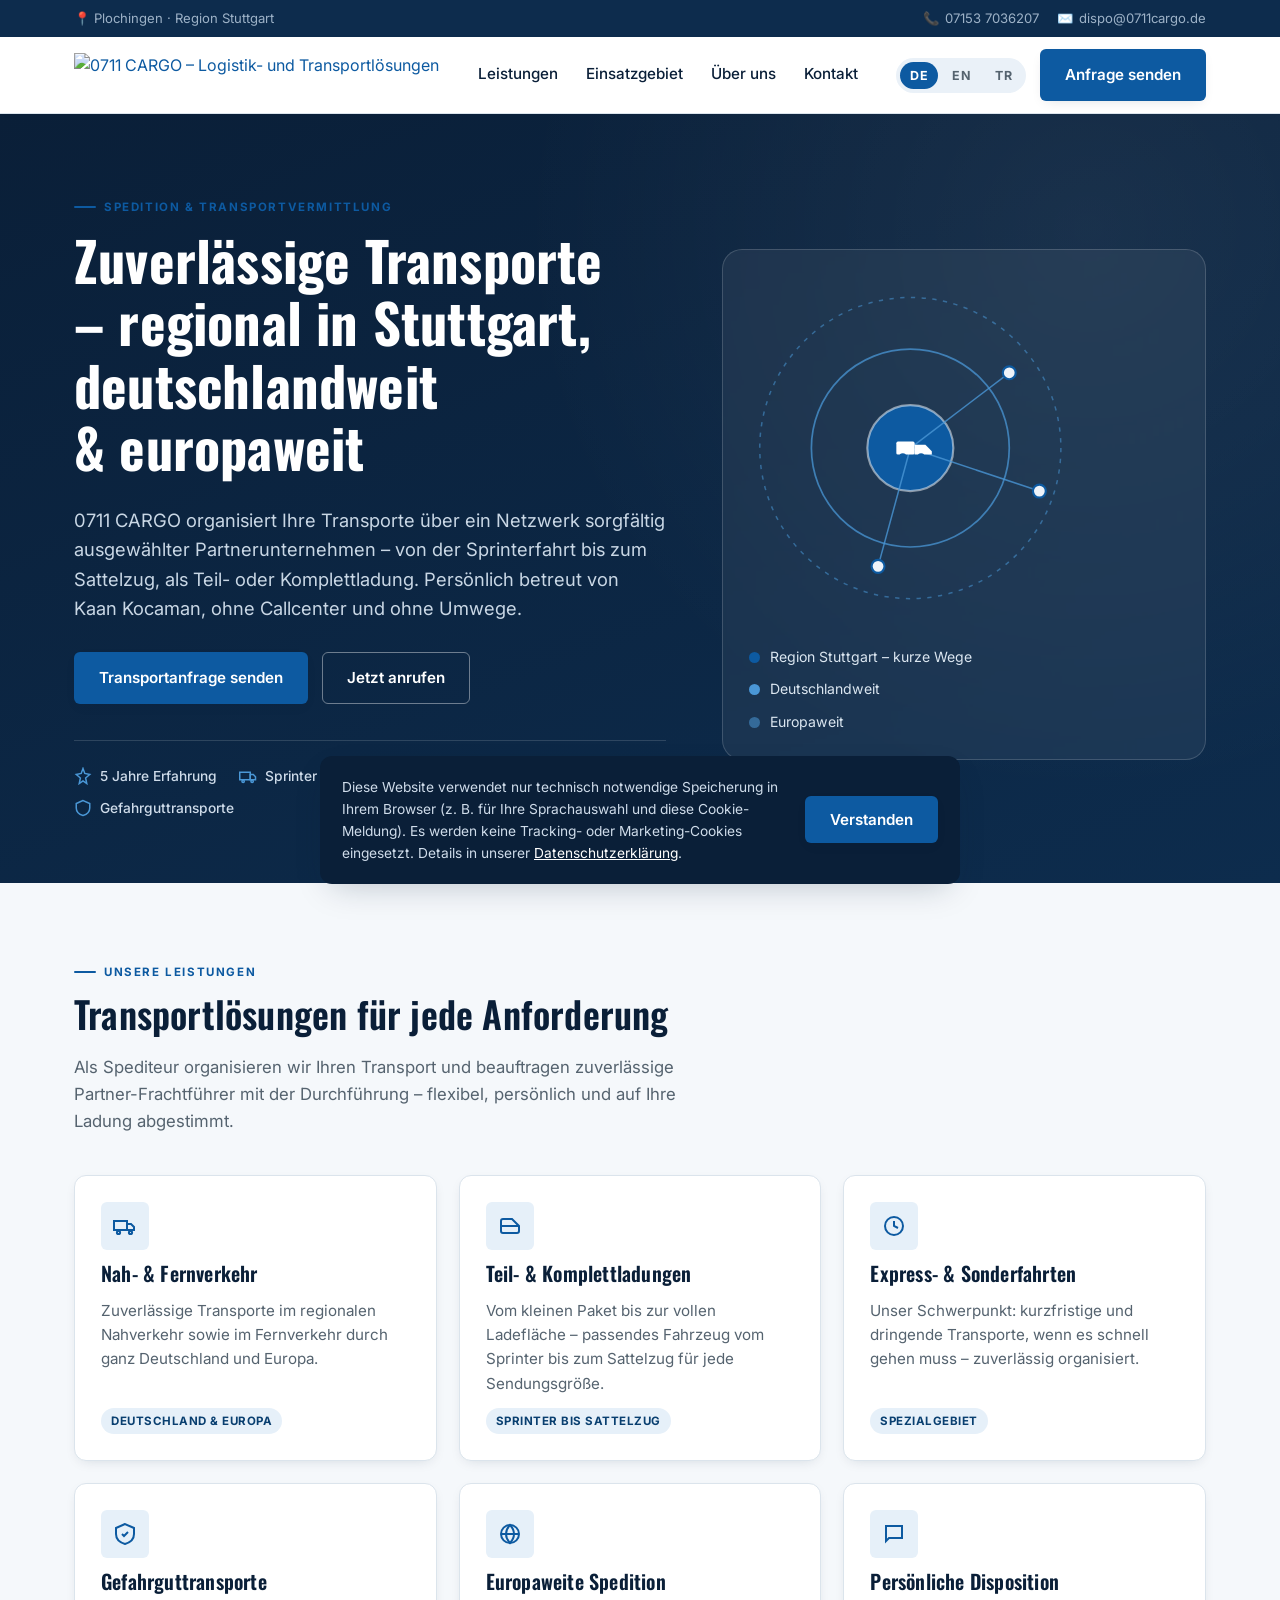
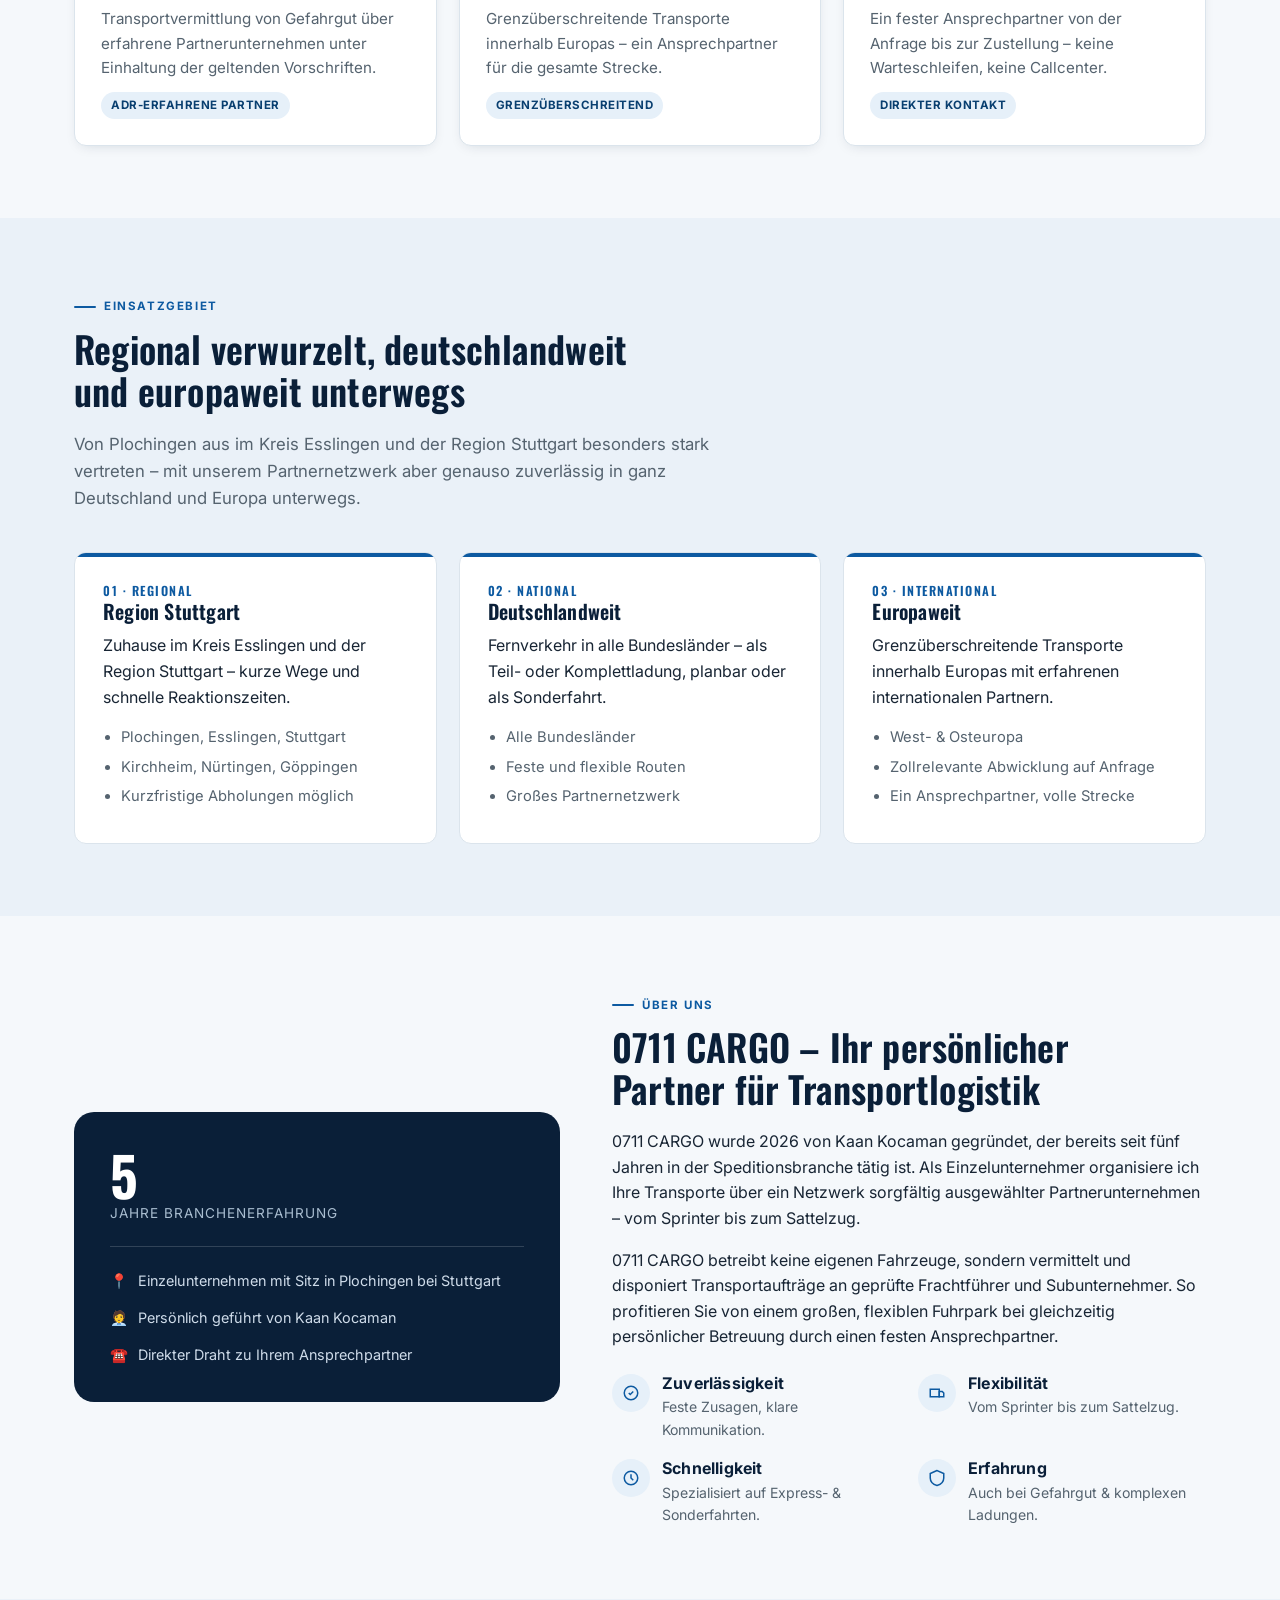
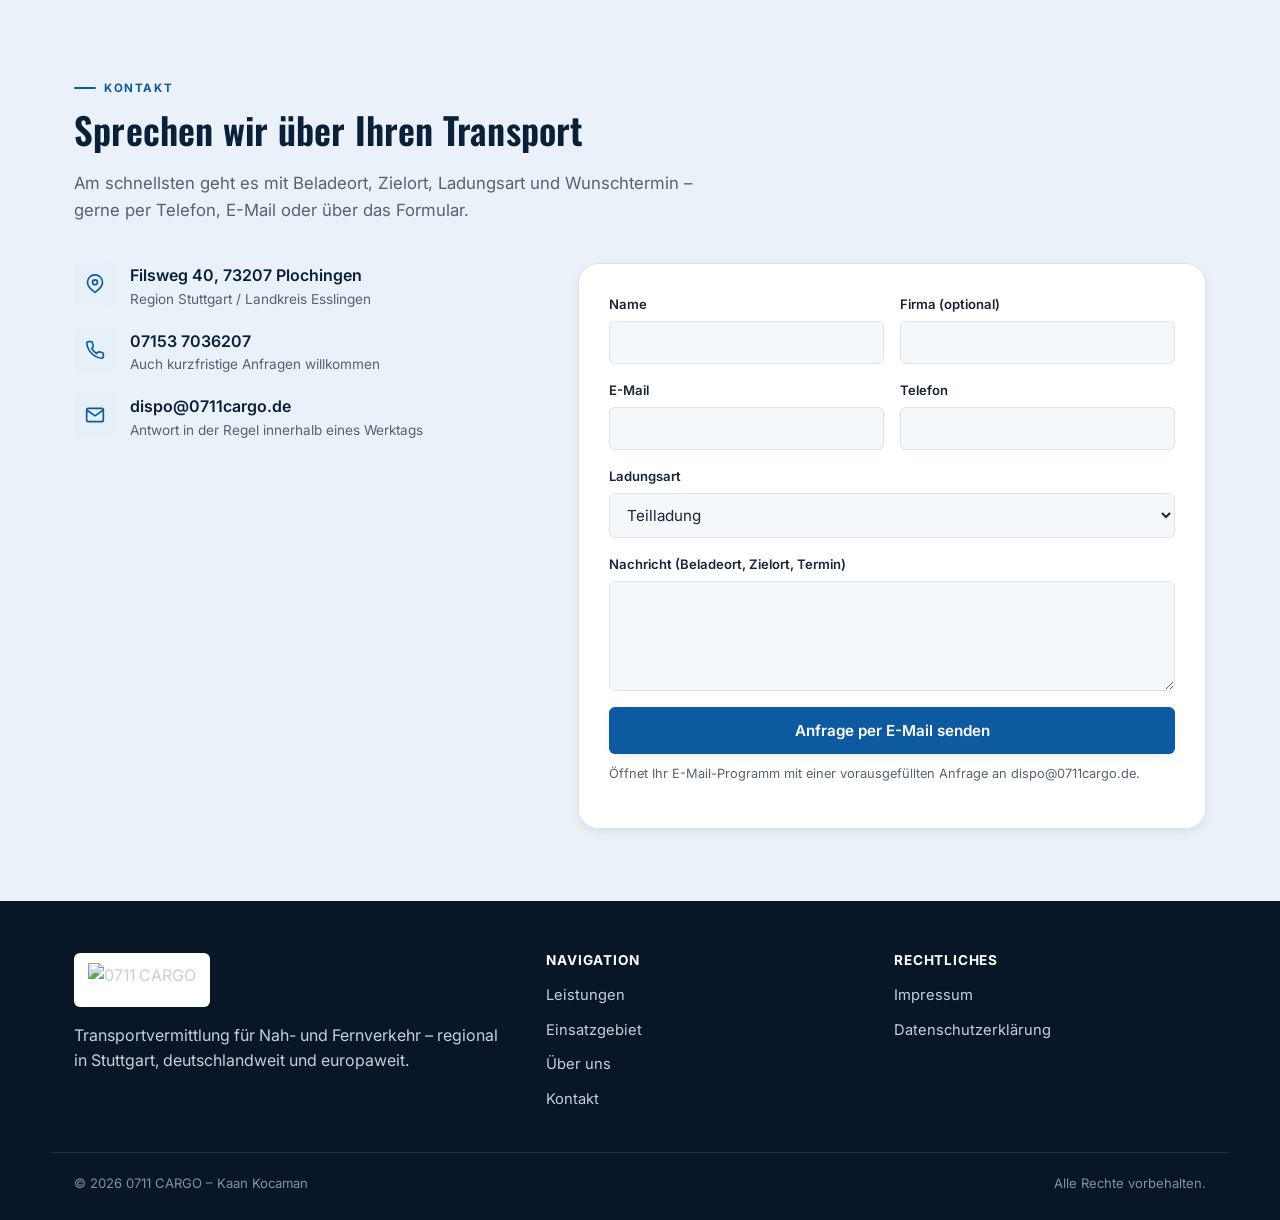
==== index.html @ 85c16e8c "Add files via upload" ====
<!DOCTYPE html>
<html lang="de">
<head>
<meta charset="UTF-8">
<meta name="viewport" content="width=device-width, initial-scale=1, viewport-fit=cover">
<title>0711 CARGO</title>
<link rel="stylesheet" href="https://fonts.googleapis.com/css2?family=Oswald:wght@500;600;700&family=Inter:wght@400;500;600;700;800&display=swap">
<link rel="stylesheet" href="style.css">
<meta name="description" content="0711 CARGO – Spedition und Transportvermittlung aus Plochingen bei Stuttgart. Nah- und Fernverkehr, Teil- und Komplettladungen, Express- und Sonderfahrten, Gefahrguttransporte – regional, deutschlandweit und europaweit.">
</head>
<body>
<div class="topbar">
  <div class="container">
    <div class="topbar-links">
      <span>📍 Plochingen · Region Stuttgart</span>
    </div>
    <div class="topbar-links">
      <span>📞 <a href="tel:+4971537036207">07153 7036207</a></span>
      <span>✉️ <a href="mailto:dispo@0711cargo.de">dispo@0711cargo.de</a></span>
    </div>
  </div>
</div>

<header class="site-header">
  <div class="container navwrap">
    <a href="/" class="brand" aria-label="0711 CARGO Startseite">
      <img src="assets/logo.png" alt="0711 CARGO – Logistik- und Transportlösungen">
    </a>
    <nav class="mainnav" id="mainnav">
      <a href="#leistungen" data-i18n="nav.leistungen">Leistungen</a>
      <a href="#einsatzgebiet" data-i18n="nav.einsatzgebiet">Einsatzgebiet</a>
      <a href="#ueber-uns" data-i18n="nav.ueberuns">Über uns</a>
      <a href="#kontakt" data-i18n="nav.kontakt">Kontakt</a>
    </nav>
    <div class="nav-actions">
      <div class="lang-switch" role="group" aria-label="Sprache wählen">
        <button type="button" data-lang="de" class="active">DE</button>
        <button type="button" data-lang="en">EN</button>
        <button type="button" data-lang="tr">TR</button>
      </div>
      <a href="#kontakt" class="btn btn-primary desktop-only" data-i18n="nav.cta">Anfrage senden</a>
      <button class="menu-toggle" id="menuToggle" aria-label="Menü öffnen" aria-expanded="false" aria-controls="mainnav">☰</button>
    </div>
  </div>
</header>

<section class="hero">
  <div class="container">
    <div class="hero-copy">
      <div class="eyebrow" data-i18n="hero.eyebrow">Spedition &amp; Transportvermittlung</div>
      <h1 data-i18n="hero.title">Zuverlässige Transporte – regional in Stuttgart, deutschlandweit &amp; europaweit</h1>
      <p class="lead" data-i18n="hero.lead">0711 CARGO organisiert Ihre Transporte über ein Netzwerk sorgfältig ausgewählter Partnerunternehmen – von der Sprinterfahrt bis zum Sattelzug, als Teil- oder Komplettladung. Persönlich betreut von Kaan Kocaman, ohne Callcenter und ohne Umwege.</p>
      <div class="hero-ctas">
        <a href="#kontakt" class="btn btn-primary" data-i18n="hero.cta1">Transportanfrage senden</a>
        <a href="tel:+4971537036207" class="btn btn-outline" data-i18n="hero.cta2">Jetzt anrufen</a>
      </div>
      <div class="trust-strip">
        <div class="item"><svg width="18" height="18" viewBox="0 0 24 24" fill="none" stroke="currentColor" stroke-width="2"><path d="M12 2l2.4 6.6L21 10l-5.5 4.6L17 22l-5-3.6L7 22l1.5-7.4L3 10l6.6-1.4L12 2z"/></svg><span data-i18n="hero.trust1">5 Jahre Erfahrung</span></div>
        <div class="item"><svg width="18" height="18" viewBox="0 0 24 24" fill="none" stroke="currentColor" stroke-width="2"><rect x="1" y="7" width="14" height="10"/><path d="M15 10h4l3 3v4h-7z"/><circle cx="5.5" cy="19" r="1.6"/><circle cx="17.5" cy="19" r="1.6"/></svg><span data-i18n="hero.trust2">Sprinter bis Sattelzug</span></div>
        <div class="item"><svg width="18" height="18" viewBox="0 0 24 24" fill="none" stroke="currentColor" stroke-width="2"><circle cx="12" cy="12" r="9"/><path d="M12 7v5l3 3"/></svg><span data-i18n="hero.trust3">Express- &amp; Sonderfahrten</span></div>
        <div class="item"><svg width="18" height="18" viewBox="0 0 24 24" fill="none" stroke="currentColor" stroke-width="2"><path d="M12 2 3 6v6c0 5 4 8.5 9 10 5-1.5 9-5 9-10V6z"/></svg><span data-i18n="hero.trust4">Gefahrguttransporte</span></div>
      </div>
    </div>

    <div class="hero-art">
      <div class="coverage-card">
        <svg viewBox="0 0 400 320" role="img" aria-labelledby="covTitle covDesc">
          <title id="covTitle">Einsatzgebiet 0711 CARGO</title>
          <desc id="covDesc">Regional in der Region Stuttgart, deutschlandweit und europaweit</desc>
          <circle cx="150" cy="160" r="140" fill="none" stroke="#4a97d6" stroke-width="1.4" stroke-dasharray="4 6" opacity="0.55"/>
          <circle cx="150" cy="160" r="92" fill="none" stroke="#4a97d6" stroke-width="1.6" opacity="0.75"/>
          <circle cx="150" cy="160" r="40" fill="#0d5aa1"/>
          <circle cx="150" cy="160" r="40" fill="none" stroke="#ffffff" stroke-width="2" opacity="0.5"/>
          <g stroke="#4a97d6" stroke-width="1.4" opacity="0.8">
            <line x1="150" y1="160" x2="242" y2="90"/>
            <line x1="150" y1="160" x2="270" y2="200"/>
            <line x1="150" y1="160" x2="120" y2="270"/>
          </g>
          <circle cx="242" cy="90" r="6" fill="#eef3f9" stroke="#0d5aa1" stroke-width="2"/>
          <circle cx="270" cy="200" r="6" fill="#eef3f9" stroke="#0d5aa1" stroke-width="2"/>
          <circle cx="120" cy="270" r="6" fill="#eef3f9" stroke="#0d5aa1" stroke-width="2"/>
          <g transform="translate(150,160)" fill="#ffffff">
            <rect x="-13" y="-6" width="17" height="12" rx="1.5"/>
            <path d="M4 -3 h10 l6 6 v3 h-16 z"/>
            <circle cx="-7" cy="8" r="3.2" fill="#0d5aa1"/>
            <circle cx="10" cy="8" r="3.2" fill="#0d5aa1"/>
          </g>
        </svg>
        <div class="coverage-legend">
          <div class="row"><span class="dot" style="background:#0d5aa1"></span><span data-i18n="coverage.legend1">Region Stuttgart – kurze Wege</span></div>
          <div class="row"><span class="dot" style="background:#4a97d6"></span><span data-i18n="coverage.legend2">Deutschlandweit</span></div>
          <div class="row"><span class="dot" style="background:#4a97d6;opacity:.55"></span><span data-i18n="coverage.legend3">Europaweit</span></div>
        </div>
      </div>
    </div>
  </div>
</section>

<section id="leistungen">
  <div class="container">
    <div class="section-head">
      <div class="eyebrow" data-i18n="services.eyebrow">Unsere Leistungen</div>
      <h2 data-i18n="services.title">Transportlösungen für jede Anforderung</h2>
      <p data-i18n="services.lead">Als Spediteur organisieren wir Ihren Transport und beauftragen zuverlässige Partner-Frachtführer mit der Durchführung – flexibel, persönlich und auf Ihre Ladung abgestimmt.</p>
    </div>

    <div class="grid services-grid">
      <div class="card">
        <div class="icon"><svg width="24" height="24" viewBox="0 0 24 24" fill="none" stroke="currentColor" stroke-width="2"><rect x="1" y="7" width="13" height="9"/><path d="M14 10h4l3 3v3h-7z"/><circle cx="5.5" cy="18.5" r="1.6"/><circle cx="17.5" cy="18.5" r="1.6"/></svg></div>
        <h3 data-i18n="svc1.title">Nah- &amp; Fernverkehr</h3>
        <p data-i18n="svc1.text">Zuverlässige Transporte im regionalen Nahverkehr sowie im Fernverkehr durch ganz Deutschland und Europa.</p>
        <span class="tag" data-i18n="svc1.tag">Deutschland &amp; Europa</span>
      </div>
      <div class="card">
        <div class="icon"><svg width="24" height="24" viewBox="0 0 24 24" fill="none" stroke="currentColor" stroke-width="2"><path d="M3 17V7a2 2 0 0 1 2-2h9l7 7v5a2 2 0 0 1-2 2H5a2 2 0 0 1-2-2z"/><path d="M3 12h18"/></svg></div>
        <h3 data-i18n="svc2.title">Teil- &amp; Komplettladungen</h3>
        <p data-i18n="svc2.text">Vom kleinen Paket bis zur vollen Ladefläche – passendes Fahrzeug vom Sprinter bis zum Sattelzug für jede Sendungsgröße.</p>
        <span class="tag" data-i18n="svc2.tag">Sprinter bis Sattelzug</span>
      </div>
      <div class="card">
        <div class="icon"><svg width="24" height="24" viewBox="0 0 24 24" fill="none" stroke="currentColor" stroke-width="2"><circle cx="12" cy="12" r="9"/><path d="M12 7v5l4 2"/></svg></div>
        <h3 data-i18n="svc3.title">Express- &amp; Sonderfahrten</h3>
        <p data-i18n="svc3.text">Unser Schwerpunkt: kurzfristige und dringende Transporte, wenn es schnell gehen muss – zuverlässig organisiert.</p>
        <span class="tag" data-i18n="svc3.tag">Spezialgebiet</span>
      </div>
      <div class="card">
        <div class="icon"><svg width="24" height="24" viewBox="0 0 24 24" fill="none" stroke="currentColor" stroke-width="2"><path d="M12 2 3 6v6c0 5 4 8.5 9 10 5-1.5 9-5 9-10V6z"/><path d="M9 12l2 2 4-4"/></svg></div>
        <h3 data-i18n="svc4.title">Gefahrguttransporte</h3>
        <p data-i18n="svc4.text">Transportvermittlung von Gefahrgut über erfahrene Partnerunternehmen unter Einhaltung der geltenden Vorschriften.</p>
        <span class="tag" data-i18n="svc4.tag">ADR-erfahrene Partner</span>
      </div>
      <div class="card">
        <div class="icon"><svg width="24" height="24" viewBox="0 0 24 24" fill="none" stroke="currentColor" stroke-width="2"><circle cx="12" cy="12" r="9"/><path d="M3 12h18M12 3c2.5 2.7 4 6 4 9s-1.5 6.3-4 9c-2.5-2.7-4-6-4-9s1.5-6.3 4-9z"/></svg></div>
        <h3 data-i18n="svc5.title">Europaweite Spedition</h3>
        <p data-i18n="svc5.text">Grenzüberschreitende Transporte innerhalb Europas – ein Ansprechpartner für die gesamte Strecke.</p>
        <span class="tag" data-i18n="svc5.tag">Grenzüberschreitend</span>
      </div>
      <div class="card">
        <div class="icon"><svg width="24" height="24" viewBox="0 0 24 24" fill="none" stroke="currentColor" stroke-width="2"><path d="M4 4h16v12H7l-3 3z"/></svg></div>
        <h3 data-i18n="svc6.title">Persönliche Disposition</h3>
        <p data-i18n="svc6.text">Ein fester Ansprechpartner von der Anfrage bis zur Zustellung – keine Warteschleifen, keine Callcenter.</p>
        <span class="tag" data-i18n="svc6.tag">Direkter Kontakt</span>
      </div>
    </div>
  </div>
</section>

<section id="einsatzgebiet" class="alt-bg">
  <div class="container">
    <div class="section-head">
      <div class="eyebrow" data-i18n="coverage.eyebrow">Einsatzgebiet</div>
      <h2 data-i18n="coverage.title">Regional verwurzelt, deutschlandweit und europaweit unterwegs</h2>
      <p data-i18n="coverage.lead">Von Plochingen aus im Kreis Esslingen und der Region Stuttgart besonders stark vertreten – mit unserem Partnernetzwerk aber genauso zuverlässig in ganz Deutschland und Europa unterwegs.</p>
    </div>
    <div class="grid coverage-tiers">
      <div class="tier">
        <div class="num" data-i18n="tier1.num">01 · Regional</div>
        <h3 data-i18n="tier1.title">Region Stuttgart</h3>
        <p data-i18n="tier1.text">Zuhause im Kreis Esslingen und der Region Stuttgart – kurze Wege und schnelle Reaktionszeiten.</p>
        <ul>
          <li data-i18n="tier1.li1">Plochingen, Esslingen, Stuttgart</li>
          <li data-i18n="tier1.li2">Kirchheim, Nürtingen, Göppingen</li>
          <li data-i18n="tier1.li3">Kurzfristige Abholungen möglich</li>
        </ul>
      </div>
      <div class="tier">
        <div class="num" data-i18n="tier2.num">02 · National</div>
        <h3 data-i18n="tier2.title">Deutschlandweit</h3>
        <p data-i18n="tier2.text">Fernverkehr in alle Bundesländer – als Teil- oder Komplettladung, planbar oder als Sonderfahrt.</p>
        <ul>
          <li data-i18n="tier2.li1">Alle Bundesländer</li>
          <li data-i18n="tier2.li2">Feste und flexible Routen</li>
          <li data-i18n="tier2.li3">Großes Partnernetzwerk</li>
        </ul>
      </div>
      <div class="tier">
        <div class="num" data-i18n="tier3.num">03 · International</div>
        <h3 data-i18n="tier3.title">Europaweit</h3>
        <p data-i18n="tier3.text">Grenzüberschreitende Transporte innerhalb Europas mit erfahrenen internationalen Partnern.</p>
        <ul>
          <li data-i18n="tier3.li1">West- &amp; Osteuropa</li>
          <li data-i18n="tier3.li2">Zollrelevante Abwicklung auf Anfrage</li>
          <li data-i18n="tier3.li3">Ein Ansprechpartner, volle Strecke</li>
        </ul>
      </div>
    </div>
  </div>
</section>

<section id="ueber-uns">
  <div class="container about-wrap">
    <div class="about-badge">
      <div class="years">5</div>
      <div class="years-label" data-i18n="about.yearslabel">Jahre Branchenerfahrung</div>
      <hr>
      <div class="about-facts">
        <div class="row">📍 <span data-i18n="about.fact1">Einzelunternehmen mit Sitz in Plochingen bei Stuttgart</span></div>
        <div class="row">🧑‍💼 <span data-i18n="about.fact2">Persönlich geführt von Kaan Kocaman</span></div>
        <div class="row">☎️ <span data-i18n="about.fact3">Direkter Draht zu Ihrem Ansprechpartner</span></div>
      </div>
    </div>
    <div>
      <div class="eyebrow" data-i18n="about.eyebrow">Über uns</div>
      <h2 data-i18n="about.title">0711 CARGO – Ihr persönlicher Partner für Transportlogistik</h2>
      <p data-i18n="about.text1">0711 CARGO wurde 2026 von Kaan Kocaman gegründet, der bereits seit fünf Jahren in der Speditionsbranche tätig ist. Als Einzelunternehmer organisiere ich Ihre Transporte über ein Netzwerk sorgfältig ausgewählter Partnerunternehmen – vom Sprinter bis zum Sattelzug.</p>
      <p data-i18n="about.text2">0711 CARGO betreibt keine eigenen Fahrzeuge, sondern vermittelt und disponiert Transportaufträge an geprüfte Frachtführer und Subunternehmer. So profitieren Sie von einem großen, flexiblen Fuhrpark bei gleichzeitig persönlicher Betreuung durch einen festen Ansprechpartner.</p>
      <div class="value-list">
        <div class="item">
          <div class="icon"><svg width="18" height="18" viewBox="0 0 24 24" fill="none" stroke="currentColor" stroke-width="2"><path d="M9 12l2 2 4-4"/><circle cx="12" cy="12" r="9"/></svg></div>
          <div><h4 data-i18n="value1.title">Zuverlässigkeit</h4><p data-i18n="value1.text">Feste Zusagen, klare Kommunikation.</p></div>
        </div>
        <div class="item">
          <div class="icon"><svg width="18" height="18" viewBox="0 0 24 24" fill="none" stroke="currentColor" stroke-width="2"><rect x="3" y="7" width="12" height="10"/><path d="M15 10h4l2 2v5h-6z"/></svg></div>
          <div><h4 data-i18n="value2.title">Flexibilität</h4><p data-i18n="value2.text">Vom Sprinter bis zum Sattelzug.</p></div>
        </div>
        <div class="item">
          <div class="icon"><svg width="18" height="18" viewBox="0 0 24 24" fill="none" stroke="currentColor" stroke-width="2"><circle cx="12" cy="12" r="9"/><path d="M12 7v5l3 3"/></svg></div>
          <div><h4 data-i18n="value3.title">Schnelligkeit</h4><p data-i18n="value3.text">Spezialisiert auf Express- &amp; Sonderfahrten.</p></div>
        </div>
        <div class="item">
          <div class="icon"><svg width="18" height="18" viewBox="0 0 24 24" fill="none" stroke="currentColor" stroke-width="2"><path d="M12 2 3 6v6c0 5 4 8.5 9 10 5-1.5 9-5 9-10V6z"/></svg></div>
          <div><h4 data-i18n="value4.title">Erfahrung</h4><p data-i18n="value4.text">Auch bei Gefahrgut &amp; komplexen Ladungen.</p></div>
        </div>
      </div>
    </div>
  </div>
</section>

<section id="kontakt" class="alt-bg">
  <div class="container">
    <div class="section-head">
      <div class="eyebrow" data-i18n="contact.eyebrow">Kontakt</div>
      <h2 data-i18n="contact.title">Sprechen wir über Ihren Transport</h2>
      <p data-i18n="contact.lead">Am schnellsten geht es mit Beladeort, Zielort, Ladungsart und Wunschtermin – gerne per Telefon, E-Mail oder über das Formular.</p>
    </div>
    <div class="contact-wrap">
      <div class="contact-info">
        <div class="row">
          <div class="icon"><svg width="20" height="20" viewBox="0 0 24 24" fill="none" stroke="currentColor" stroke-width="2"><path d="M21 10c0 6-9 12-9 12S3 16 3 10a9 9 0 0 1 18 0z"/><circle cx="12" cy="10" r="3"/></svg></div>
          <div><a href="https://www.google.com/maps/search/?api=1&query=Filsweg+40+73207+Plochingen" target="_blank" rel="noopener">Filsweg 40, 73207 Plochingen</a><p class="hint" data-i18n="contact.hint1">Region Stuttgart / Landkreis Esslingen</p></div>
        </div>
        <div class="row">
          <div class="icon"><svg width="20" height="20" viewBox="0 0 24 24" fill="none" stroke="currentColor" stroke-width="2"><path d="M22 16.9v3a2 2 0 0 1-2.2 2 19.8 19.8 0 0 1-8.6-3.1 19.5 19.5 0 0 1-6-6 19.8 19.8 0 0 1-3.1-8.7A2 2 0 0 1 4.1 2h3a2 2 0 0 1 2 1.7c.1 1 .4 2 .7 3a2 2 0 0 1-.5 2.1L8 10.1a16 16 0 0 0 6 6l1.3-1.3a2 2 0 0 1 2.1-.5c1 .3 2 .5 3 .7a2 2 0 0 1 1.6 2z"/></svg></div>
          <div><a href="tel:+4971537036207">07153 7036207</a><p class="hint" data-i18n="contact.hint2">Auch kurzfristige Anfragen willkommen</p></div>
        </div>
        <div class="row">
          <div class="icon"><svg width="20" height="20" viewBox="0 0 24 24" fill="none" stroke="currentColor" stroke-width="2"><rect x="2" y="4" width="20" height="16" rx="2"/><path d="m2 6 10 7L22 6"/></svg></div>
          <div><a href="mailto:dispo@0711cargo.de">dispo@0711cargo.de</a><p class="hint" data-i18n="contact.hint3">Antwort in der Regel innerhalb eines Werktags</p></div>
        </div>
      </div>

      <form class="form-card" id="contactForm">
        <div class="form-row">
          <div class="field">
            <label for="f-name" data-i18n="form.name">Name</label>
            <input id="f-name" name="name" type="text" required>
          </div>
          <div class="field">
            <label for="f-company" data-i18n="form.company">Firma (optional)</label>
            <input id="f-company" name="company" type="text">
          </div>
        </div>
        <div class="form-row">
          <div class="field">
            <label for="f-email" data-i18n="form.email">E-Mail</label>
            <input id="f-email" name="email" type="email" required>
          </div>
          <div class="field">
            <label for="f-phone" data-i18n="form.phone">Telefon</label>
            <input id="f-phone" name="phone" type="tel">
          </div>
        </div>
        <div class="field">
          <label for="f-type" data-i18n="form.type">Ladungsart</label>
          <select id="f-type" name="type">
            <option data-i18n="form.type1">Teilladung</option>
            <option data-i18n="form.type2">Komplettladung</option>
            <option data-i18n="form.type3">Express- / Sonderfahrt</option>
            <option data-i18n="form.type4">Gefahrgut</option>
            <option data-i18n="form.type5">Sonstiges</option>
          </select>
        </div>
        <div class="field">
          <label for="f-message" data-i18n="form.message">Nachricht (Beladeort, Zielort, Termin)</label>
          <textarea id="f-message" name="message" required></textarea>
        </div>
        <button type="submit" class="btn btn-primary btn-block" data-i18n="form.submit">Anfrage per E-Mail senden</button>
        <p class="form-note" data-i18n="form.note">Öffnet Ihr E-Mail-Programm mit einer vorausgefüllten Anfrage an dispo@0711cargo.de.</p>
        <div class="form-success" id="formSuccess" data-i18n="form.success">E-Mail-Programm wird geöffnet …</div>
      </form>
    </div>
  </div>
</section>

<footer class="site-footer">
  <div class="container footer-grid">
    <div>
      <div class="footer-brand"><img src="assets/logo.png" alt="0711 CARGO"></div>
      <p data-i18n="footer.claim">Transportvermittlung für Nah- und Fernverkehr – regional in Stuttgart, deutschlandweit und europaweit.</p>
    </div>
    <div>
      <h4 data-i18n="footer.nav">Navigation</h4>
      <ul>
        <li><a href="#leistungen" data-i18n="nav.leistungen">Leistungen</a></li>
        <li><a href="#einsatzgebiet" data-i18n="nav.einsatzgebiet">Einsatzgebiet</a></li>
        <li><a href="#ueber-uns" data-i18n="nav.ueberuns">Über uns</a></li>
        <li><a href="#kontakt" data-i18n="nav.kontakt">Kontakt</a></li>
      </ul>
    </div>
    <div>
      <h4 data-i18n="footer.legal">Rechtliches</h4>
      <ul>
        <li><a href="impressum.html">Impressum</a></li>
        <li><a href="datenschutz.html">Datenschutzerklärung</a></li>
      </ul>
    </div>
  </div>
  <div class="container footer-bottom">
    <span>© <span id="year">2026</span> 0711 CARGO – Kaan Kocaman</span>
    <span data-i18n="footer.rights">Alle Rechte vorbehalten.</span>
  </div>
</footer>

<div id="cookie-banner" hidden>
  <p><span data-i18n="cookie.text">Diese Website verwendet nur technisch notwendige Speicherung in Ihrem Browser (z. B. für Ihre Sprachauswahl und diese Cookie-Meldung). Es werden keine Tracking- oder Marketing-Cookies eingesetzt. Details in unserer</span> <a href="datenschutz.html" data-i18n="cookie.link">Datenschutzerklärung</a>.</p>
  <div class="actions">
    <button class="btn btn-primary" id="cookieAccept" data-i18n="cookie.accept">Verstanden</button>
  </div>
</div>

<script src="script.js"></script>

</body>
</html>
---- style.css ----
/* =========================================================
   0711 CARGO — Stylesheet
   Type: Oswald (display) + Inter (body)
   ========================================================= */

:root{
  --bg:#f5f8fb;
  --surface:#ffffff;
  --surface-alt:#eaf1f8;
  --border:#dbe4ec;
  --text:#182534;
  --text-muted:#55636f;
  --heading:#0a1f38;
  --accent:#0d5aa1;
  --accent-dark:#093f70;
  --accent-soft:#e6f0f9;
  --accent-contrast:#ffffff;
  --nav-bg:#0a1f38;
  --nav-bg-2:#0d2c4d;
  --nav-text:#eef3f9;
  --nav-text-muted:#9db2c7;
  --footer-bg:#081627;
  --footer-text:#c3d1de;
  --footer-border:#1c3350;
  --danger:#b3401f;
  --shadow: 0 12px 32px -12px rgba(10,31,56,0.25);
  --shadow-sm: 0 4px 14px -6px rgba(10,31,56,0.18);
  --radius-s: 6px;
  --radius-m: 12px;
  --radius-l: 20px;
  --maxw: 1180px;
}

@media (prefers-color-scheme: dark){
  :root:not([data-theme="light"]){
    --bg:#0a121c;
    --surface:#101b28;
    --surface-alt:#0d1826;
    --border:#22323f;
    --text:#dbe4ec;
    --text-muted:#93a3b1;
    --heading:#f1f6fa;
    --accent:#4a97d6;
    --accent-dark:#69ade2;
    --accent-soft:#132433;
    --accent-contrast:#06121f;
    --nav-bg:#07101a;
    --nav-bg-2:#0a1622;
    --nav-text:#e7eef4;
    --nav-text-muted:#7d90a1;
    --footer-bg:#050c14;
    --footer-text:#93a3b1;
    --footer-border:#182634;
    --shadow: 0 12px 32px -12px rgba(0,0,0,0.55);
    --shadow-sm: 0 4px 14px -6px rgba(0,0,0,0.4);
  }
}
:root[data-theme="dark"]{
  --bg:#0a121c;
  --surface:#101b28;
  --surface-alt:#0d1826;
  --border:#22323f;
  --text:#dbe4ec;
  --text-muted:#93a3b1;
  --heading:#f1f6fa;
  --accent:#4a97d6;
  --accent-dark:#69ade2;
  --accent-soft:#132433;
  --accent-contrast:#06121f;
  --nav-bg:#07101a;
  --nav-bg-2:#0a1622;
  --nav-text:#e7eef4;
  --nav-text-muted:#7d90a1;
  --footer-bg:#050c14;
  --footer-text:#93a3b1;
  --footer-border:#182634;
  --shadow: 0 12px 32px -12px rgba(0,0,0,0.55);
  --shadow-sm: 0 4px 14px -6px rgba(0,0,0,0.4);
}

*,*::before,*::after{ box-sizing:border-box; }
html,body{ margin:0; padding:0; }
body{
  background:var(--bg);
  color:var(--text);
  font-family:'Inter',-apple-system,BlinkMacSystemFont,'Segoe UI',sans-serif;
  font-size:16px;
  line-height:1.6;
  -webkit-font-smoothing:antialiased;
  padding-inline:0;
}
img{ max-width:100%; display:block; }
a{ color:var(--accent); }
h1,h2,h3,h4{
  font-family:'Oswald',Impact,'Arial Narrow',sans-serif;
  color:var(--heading);
  line-height:1.15;
  margin:0 0 .5em 0;
  text-wrap:balance;
  letter-spacing:.2px;
}
h1{ font-size:clamp(2.1rem,4.4vw,3.4rem); font-weight:700; }
h2{ font-size:clamp(1.6rem,3vw,2.3rem); font-weight:600; }
h3{ font-size:1.25rem; font-weight:600; }
p{ margin:0 0 1em 0; }
.container{ max-width:var(--maxw); margin-inline:auto; padding-inline:24px; }
section{ padding-block: 72px; }
@media (max-width:640px){ section{ padding-block:48px; } }

.eyebrow{
  display:inline-flex; align-items:center; gap:8px;
  font-size:.72rem; font-weight:700; letter-spacing:1.6px; text-transform:uppercase;
  color:var(--accent);
  margin-bottom:12px;
}
.eyebrow::before{ content:""; width:22px; height:2px; background:var(--accent); border-radius:2px; }

.section-head{ max-width:640px; margin-bottom:40px; }
.section-head p{ color:var(--text-muted); font-size:1.05rem; }

/* ---------- Buttons ---------- */
.btn{
  display:inline-flex; align-items:center; justify-content:center; gap:8px;
  font-family:'Inter',sans-serif; font-weight:600; font-size:.95rem;
  padding:13px 24px; border-radius:var(--radius-s); border:1px solid transparent;
  cursor:pointer; text-decoration:none; transition:transform .15s ease, box-shadow .15s ease, background .15s ease;
  white-space:nowrap;
}
.btn:active{ transform:translateY(1px); }
.btn-primary{ background:var(--accent); color:#fff; box-shadow:var(--shadow-sm); }
.btn-primary:hover{ background:var(--accent-dark); }
.btn-outline{ background:transparent; border-color:rgba(255,255,255,0.4); color:#fff; }
.btn-outline:hover{ background:rgba(255,255,255,0.12); }
.btn-ghost{ background:var(--accent-soft); color:var(--accent-dark); }
.btn-ghost:hover{ background:var(--border); }
.btn-block{ width:100%; }

/* ---------- Header / Nav ---------- */
.topbar{
  background:var(--nav-bg-2); color:var(--nav-text-muted); font-size:.82rem;
}
.topbar .container{ display:flex; justify-content:space-between; align-items:center; padding-block:8px; gap:16px; flex-wrap:wrap; }
.topbar a{ color:var(--nav-text-muted); text-decoration:none; }
.topbar-links{ display:flex; gap:18px; flex-wrap:wrap; }
.topbar-links span{ display:inline-flex; align-items:center; gap:6px; }

header.site-header{
  position:sticky; top:env(safe-area-inset-top,0px); z-index:50;
  background:var(--surface); border-bottom:1px solid var(--border);
  box-shadow:0 2px 12px -8px rgba(10,31,56,0.15);
}
.navwrap{ display:flex; align-items:center; justify-content:space-between; gap:20px; padding-block:12px; position:relative; }
.brand{ display:flex; align-items:center; gap:12px; text-decoration:none; flex:0 0 auto; }
.brand img{ height:44px; width:auto; }
nav.mainnav{ display:flex; align-items:center; gap:28px; }
nav.mainnav a{
  color:var(--heading); text-decoration:none; font-weight:500; font-size:.95rem;
  padding-block:6px; border-bottom:2px solid transparent;
}
nav.mainnav a:hover{ border-bottom-color:var(--accent); color:var(--accent); }
.nav-actions{ display:flex; align-items:center; gap:14px; }
.lang-switch{ display:flex; gap:4px; background:var(--surface-alt); border-radius:999px; padding:4px; }
.lang-switch button{
  border:none; background:transparent; color:var(--text-muted); font-family:'Inter',sans-serif;
  font-size:.78rem; font-weight:700; padding:6px 10px; border-radius:999px; cursor:pointer; letter-spacing:.5px;
}
.lang-switch button.active{ background:var(--accent); color:#fff; }
.menu-toggle{ display:none; background:none; border:none; color:var(--heading); font-size:1.6rem; cursor:pointer; }

@media (max-width:900px){
  nav.mainnav{
    position:absolute; top:100%; left:0; right:0; background:var(--surface);
    flex-direction:column; align-items:flex-start; gap:0; padding:8px 24px 18px;
    border-bottom:1px solid var(--border);
    display:none;
  }
  nav.mainnav.open{ display:flex; }
  nav.mainnav a{ width:100%; padding-block:12px; border-bottom:1px solid var(--border); }
  .menu-toggle{ display:inline-block; }
  .nav-actions .btn-primary.desktop-only{ display:none; }
}

/* ---------- Hero ---------- */
.hero{
  background:
    radial-gradient(circle at 85% 15%, rgba(255,255,255,0.06), transparent 45%),
    linear-gradient(160deg, var(--nav-bg) 0%, var(--nav-bg-2) 100%);
  color:#fff; padding-block:76px 64px; overflow:hidden; position:relative;
}
.hero .container{ display:grid; grid-template-columns:1.1fr .9fr; gap:56px; align-items:center; }
@media (max-width:900px){ .hero .container{ grid-template-columns:1fr; } }
.hero h1{ color:#fff; }
.hero .lead{ font-size:1.15rem; color:#c9d7e5; max-width:52ch; }
.hero-ctas{ display:flex; gap:14px; flex-wrap:wrap; margin-top:28px; }
.trust-strip{
  display:flex; flex-wrap:wrap; gap:10px 22px; margin-top:36px; padding-top:24px;
  border-top:1px solid rgba(255,255,255,0.14);
}
.trust-strip .item{ display:flex; align-items:center; gap:8px; font-size:.86rem; color:#cfdcea; font-weight:500; }
.trust-strip svg{ flex:0 0 auto; color:var(--accent); }
.trust-strip [stroke]{ stroke:#4a97d6; }

.hero-art{ position:relative; }
.coverage-card{
  background:rgba(255,255,255,0.06); border:1px solid rgba(255,255,255,0.16);
  border-radius:var(--radius-l); padding:26px; backdrop-filter:blur(2px);
}
.coverage-card svg{ width:100%; height:auto; }
.coverage-legend{ display:flex; flex-direction:column; gap:10px; margin-top:18px; }
.coverage-legend .row{ display:flex; align-items:center; gap:10px; font-size:.88rem; color:#dbe6f0; }
.coverage-legend .dot{ width:11px; height:11px; border-radius:50%; flex:0 0 auto; }

/* ---------- Services grid ---------- */
.grid{ display:grid; gap:22px; }
.services-grid{ grid-template-columns:repeat(3,1fr); }
@media (max-width:900px){ .services-grid{ grid-template-columns:repeat(2,1fr); } }
@media (max-width:640px){ .services-grid{ grid-template-columns:1fr; } }

.card{
  background:var(--surface); border:1px solid var(--border); border-radius:var(--radius-m);
  padding:26px; display:flex; flex-direction:column; gap:12px; box-shadow:var(--shadow-sm);
}
.card .icon{
  width:48px; height:48px; border-radius:var(--radius-s); background:var(--accent-soft);
  display:flex; align-items:center; justify-content:center; color:var(--accent);
}
.card h3{ margin-bottom:2px; }
.card p{ color:var(--text-muted); font-size:.95rem; margin-bottom:0; flex:1; }
.card .tag{
  align-self:flex-start; font-size:.72rem; font-weight:700; letter-spacing:.5px; text-transform:uppercase;
  background:var(--accent-soft); color:var(--accent-dark); padding:4px 10px; border-radius:999px;
}

.alt-bg{ background:var(--surface-alt); }

/* ---------- Coverage / Einsatzgebiet ---------- */
.coverage-tiers{ grid-template-columns:repeat(3,1fr); }
@media (max-width:800px){ .coverage-tiers{ grid-template-columns:1fr; } }
.tier{
  background:var(--surface); border:1px solid var(--border); border-radius:var(--radius-m); padding:28px;
  position:relative; overflow:hidden;
}
.tier::before{
  content:""; position:absolute; inset:0 0 auto 0; height:4px; background:var(--accent);
}
.tier .num{ font-family:'Oswald',sans-serif; font-size:.78rem; letter-spacing:1.5px; color:var(--accent); font-weight:600; text-transform:uppercase; }
.tier ul{ margin:14px 0 0 0; padding-left:18px; color:var(--text-muted); font-size:.92rem; }
.tier li{ margin-bottom:6px; }

/* ---------- About ---------- */
.about-wrap{ display:grid; grid-template-columns:.9fr 1.1fr; gap:52px; align-items:center; }
@media (max-width:900px){ .about-wrap{ grid-template-columns:1fr; } }
.about-badge{
  background:var(--nav-bg); color:#fff; border-radius:var(--radius-l); padding:36px; position:relative;
}
.about-badge .years{ font-family:'Oswald'; font-size:3.4rem; font-weight:700; line-height:1; color:#fff; }
.about-badge .years-label{ color:#a9bdd0; font-size:.85rem; text-transform:uppercase; letter-spacing:1px; }
.about-badge hr{ border:none; border-top:1px solid rgba(255,255,255,0.16); margin:22px 0; }
.about-facts{ display:flex; flex-direction:column; gap:14px; }
.about-facts .row{ display:flex; gap:10px; align-items:flex-start; font-size:.9rem; color:#cfdcea; }
.value-list{ display:grid; grid-template-columns:repeat(2,1fr); gap:18px; margin-top:24px; }
@media (max-width:560px){ .value-list{ grid-template-columns:1fr; } }
.value-list .item{ display:flex; gap:12px; align-items:flex-start; }
.value-list .icon{
  width:38px; height:38px; border-radius:50%; background:var(--accent-soft); color:var(--accent);
  display:flex; align-items:center; justify-content:center; flex:0 0 auto;
}
.value-list h4{ margin:0 0 4px 0; font-family:'Inter'; font-size:1rem; font-weight:700; color:var(--heading); }
.value-list p{ margin:0; font-size:.88rem; color:var(--text-muted); }

/* ---------- Contact ---------- */
.contact-wrap{ display:grid; grid-template-columns:.85fr 1.15fr; gap:40px; align-items:start; }
@media (max-width:900px){ .contact-wrap{ grid-template-columns:1fr; } }
.contact-info{ display:flex; flex-direction:column; gap:18px; }
.contact-info .row{ display:flex; gap:14px; align-items:flex-start; }
.contact-info .icon{
  width:42px; height:42px; border-radius:var(--radius-s); background:var(--accent-soft); color:var(--accent);
  display:flex; align-items:center; justify-content:center; flex:0 0 auto;
}
.contact-info a{ color:var(--heading); font-weight:600; text-decoration:none; }
.contact-info a:hover{ color:var(--accent); }
.contact-info .hint{ color:var(--text-muted); font-size:.85rem; margin:0; }

.form-card{
  background:var(--surface); border:1px solid var(--border); border-radius:var(--radius-l);
  padding:30px; box-shadow:var(--shadow-sm);
}
.form-row{ display:grid; grid-template-columns:1fr 1fr; gap:16px; }
@media (max-width:560px){ .form-row{ grid-template-columns:1fr; } }
.field{ display:flex; flex-direction:column; gap:6px; margin-bottom:16px; }
.field label{ font-size:.82rem; font-weight:600; color:var(--text); }
.field input, .field select, .field textarea{
  font-family:'Inter',sans-serif; font-size:.95rem; padding:11px 13px; border-radius:var(--radius-s);
  border:1px solid var(--border); background:var(--bg); color:var(--text); width:100%;
}
.field input:focus, .field select:focus, .field textarea:focus{
  outline:2px solid var(--accent); outline-offset:1px; border-color:var(--accent);
}
.field textarea{ resize:vertical; min-height:110px; }
.form-note{ font-size:.8rem; color:var(--text-muted); margin-top:10px; }
.form-success{
  display:none; background:var(--accent-soft); color:var(--accent-dark); border-radius:var(--radius-s);
  padding:12px 14px; font-size:.88rem; margin-top:14px;
}
.form-success.show{ display:block; }

/* ---------- Footer ---------- */
footer.site-footer{ background:var(--footer-bg); color:var(--footer-text); padding-block:52px 26px; }
.footer-grid{ display:grid; grid-template-columns:1.4fr 1fr 1fr; gap:36px; }
@media (max-width:760px){ .footer-grid{ grid-template-columns:1fr; } }
.footer-grid h4{ color:#fff; font-family:'Inter'; font-size:.85rem; text-transform:uppercase; letter-spacing:.8px; margin-bottom:14px; }
.footer-grid ul{ list-style:none; margin:0; padding:0; display:flex; flex-direction:column; gap:9px; }
.footer-grid a{ color:var(--footer-text); text-decoration:none; font-size:.92rem; }
.footer-grid a:hover{ color:#fff; }
.footer-brand{
  display:inline-flex; align-items:center; margin-bottom:16px; background:#fff;
  border-radius:var(--radius-s); padding:10px 14px;
}
.footer-brand img{ height:34px; }
.footer-bottom{
  border-top:1px solid var(--footer-border); margin-top:40px; padding-top:20px;
  display:flex; justify-content:space-between; gap:16px; flex-wrap:wrap; font-size:.82rem; color:#7f92a3;
}
.footer-bottom a{ color:#7f92a3; }

/* ---------- Cookie banner ---------- */
#cookie-banner{
  position:fixed; left:16px; right:16px; bottom:16px; z-index:200;
  max-width:640px; margin-inline:auto;
  background:var(--nav-bg); color:#fff; border-radius:var(--radius-m);
  padding:20px 22px; box-shadow:var(--shadow);
  display:flex; flex-wrap:wrap; gap:14px; align-items:center; justify-content:space-between;
  padding-bottom:calc(20px + env(safe-area-inset-bottom,0px));
}
#cookie-banner p{ margin:0; font-size:.86rem; color:#cfdcea; flex:1 1 320px; }
#cookie-banner a{ color:#fff; text-decoration:underline; }
#cookie-banner .actions{ display:flex; gap:10px; }
#cookie-banner[hidden]{ display:none; }

/* ---------- Legal pages ---------- */
.legal-page{ padding-block:56px 80px; }
.legal-page .container{ max-width:820px; }
.legal-page h2{ margin-top:2em; }
.legal-page h2:first-of-type{ margin-top:0; }
.legal-page table{ width:100%; border-collapse:collapse; margin:1em 0; font-size:.92rem; }
.legal-page table td, .legal-page table th{ border:1px solid var(--border); padding:8px 10px; text-align:left; vertical-align:top; }
.back-link{ display:inline-flex; align-items:center; gap:6px; font-size:.9rem; font-weight:600; margin-bottom:22px; text-decoration:none; }

/* ---------- Utility ---------- */
.sr-only{ position:absolute; width:1px; height:1px; overflow:hidden; clip:rect(0,0,0,0); white-space:nowrap; }
[hidden]{ display:none !important; }
@media (prefers-reduced-motion: reduce){ *{ animation-duration:.01ms !important; transition-duration:.01ms !important; } }
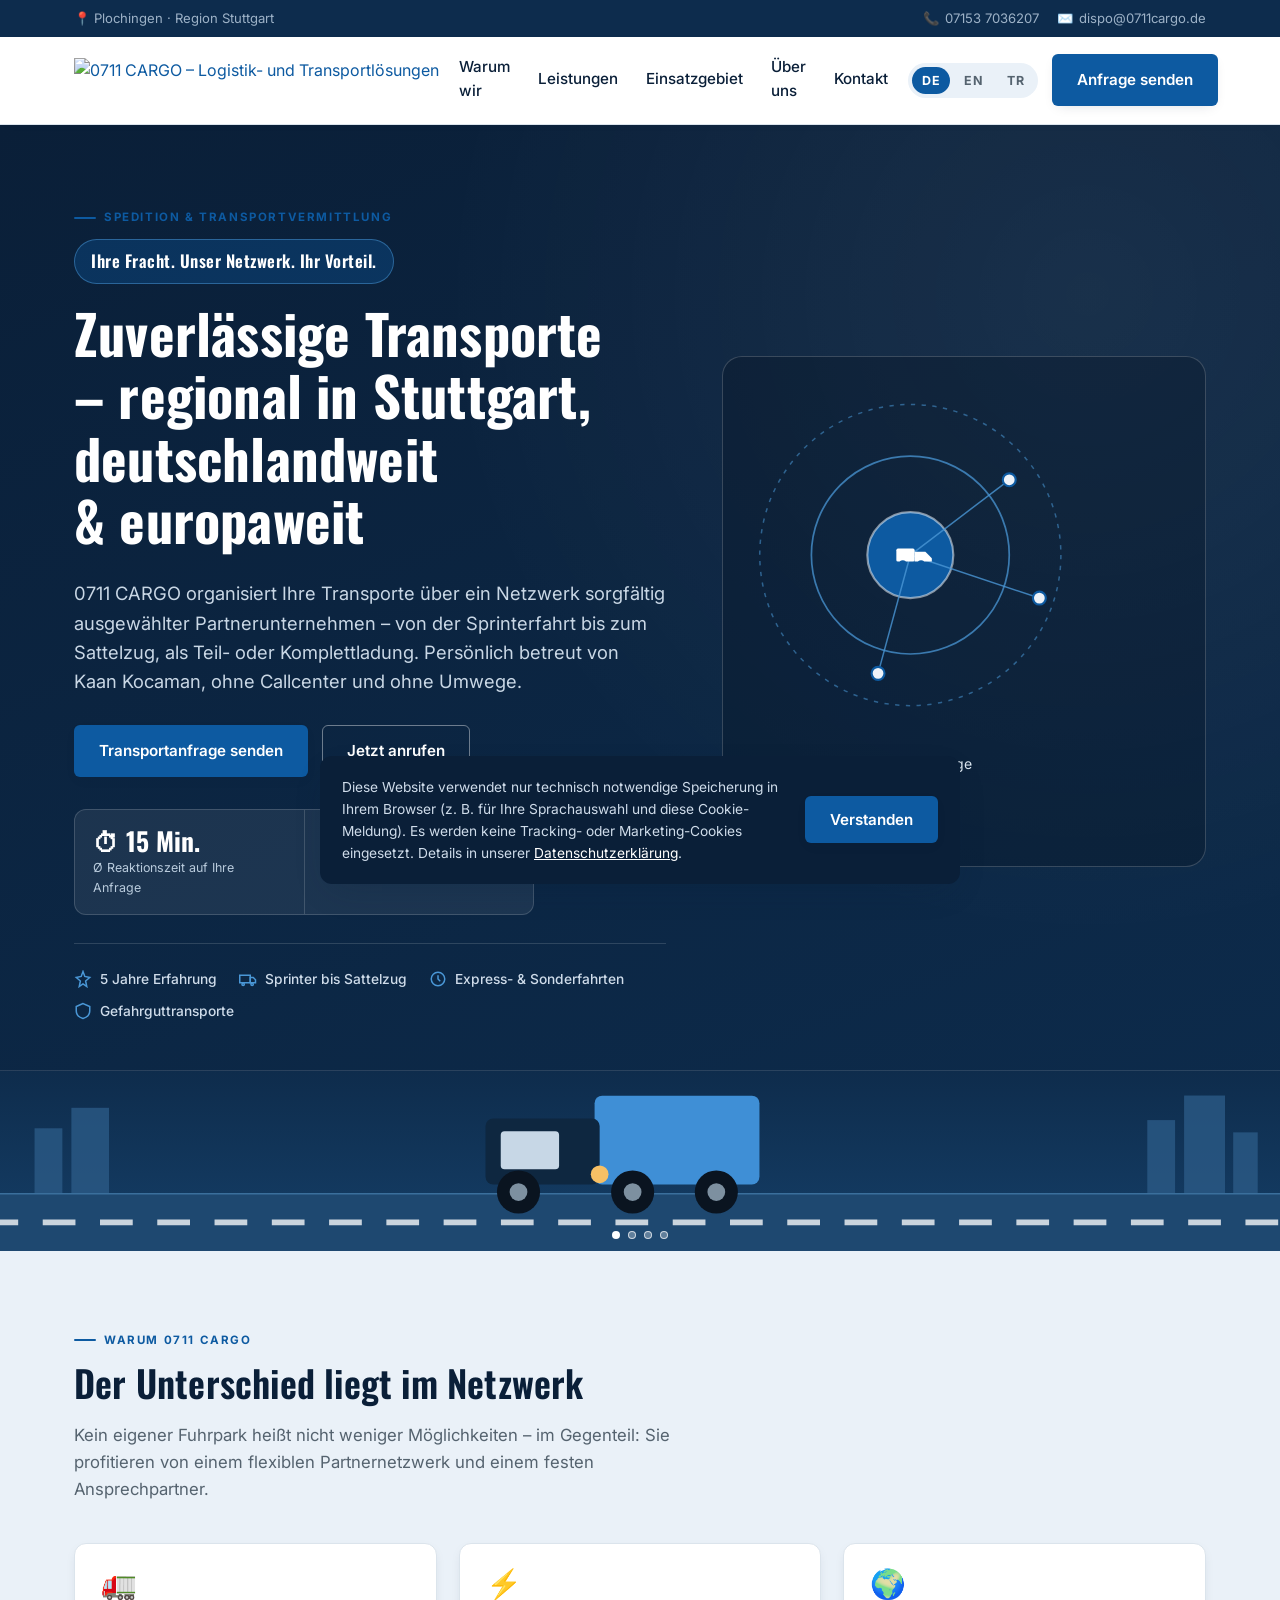
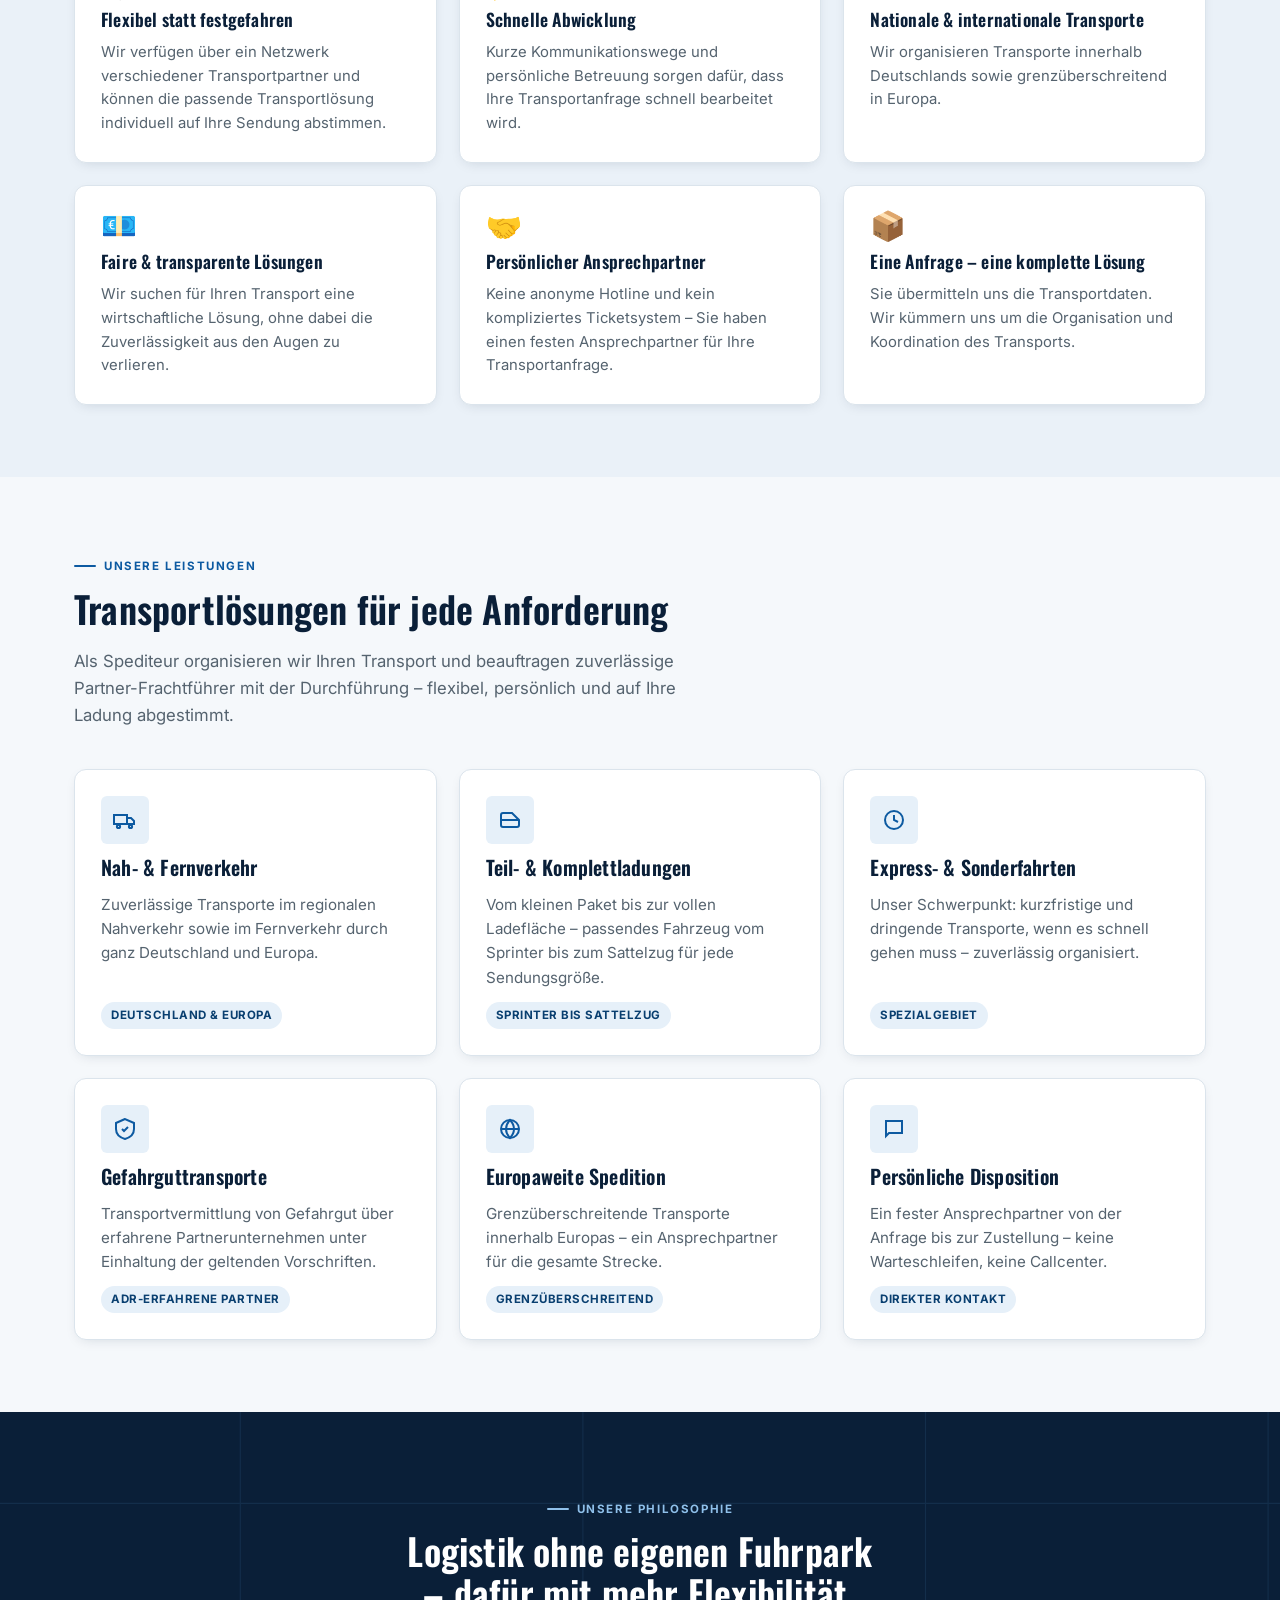
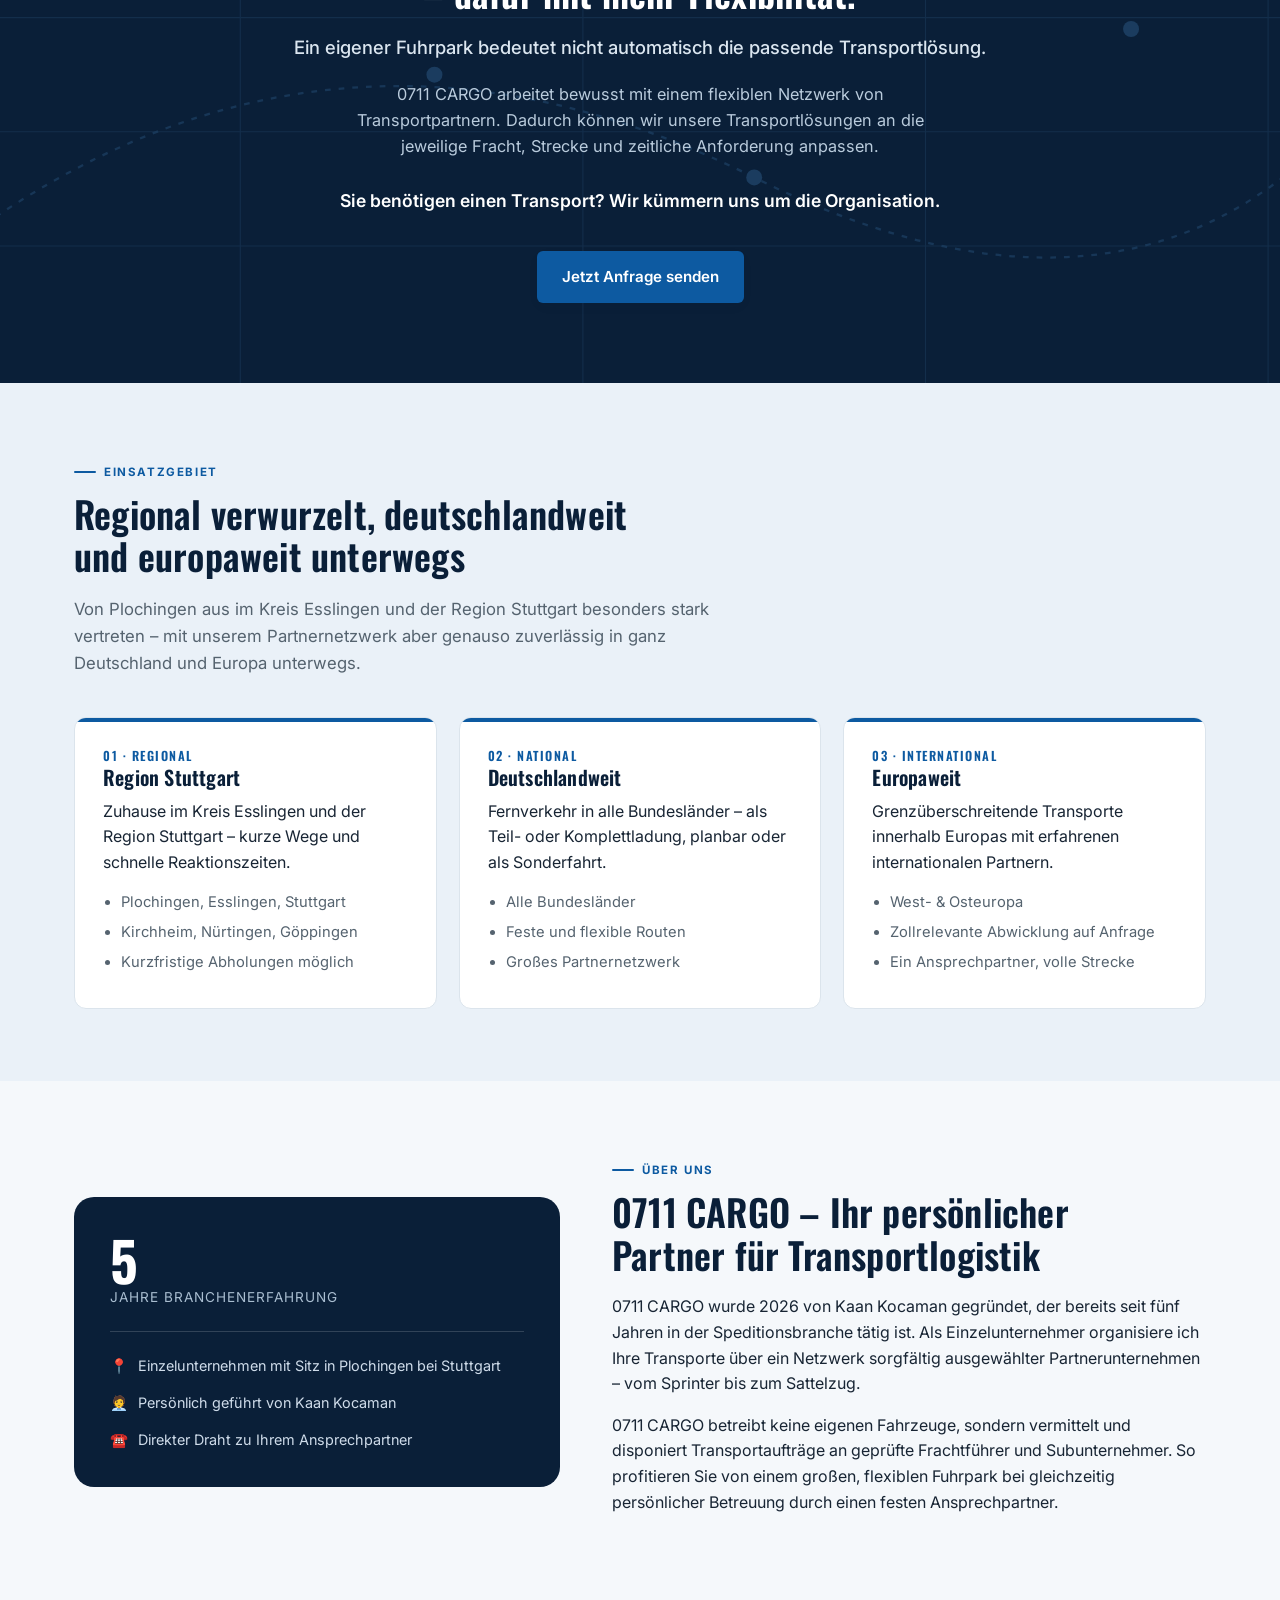
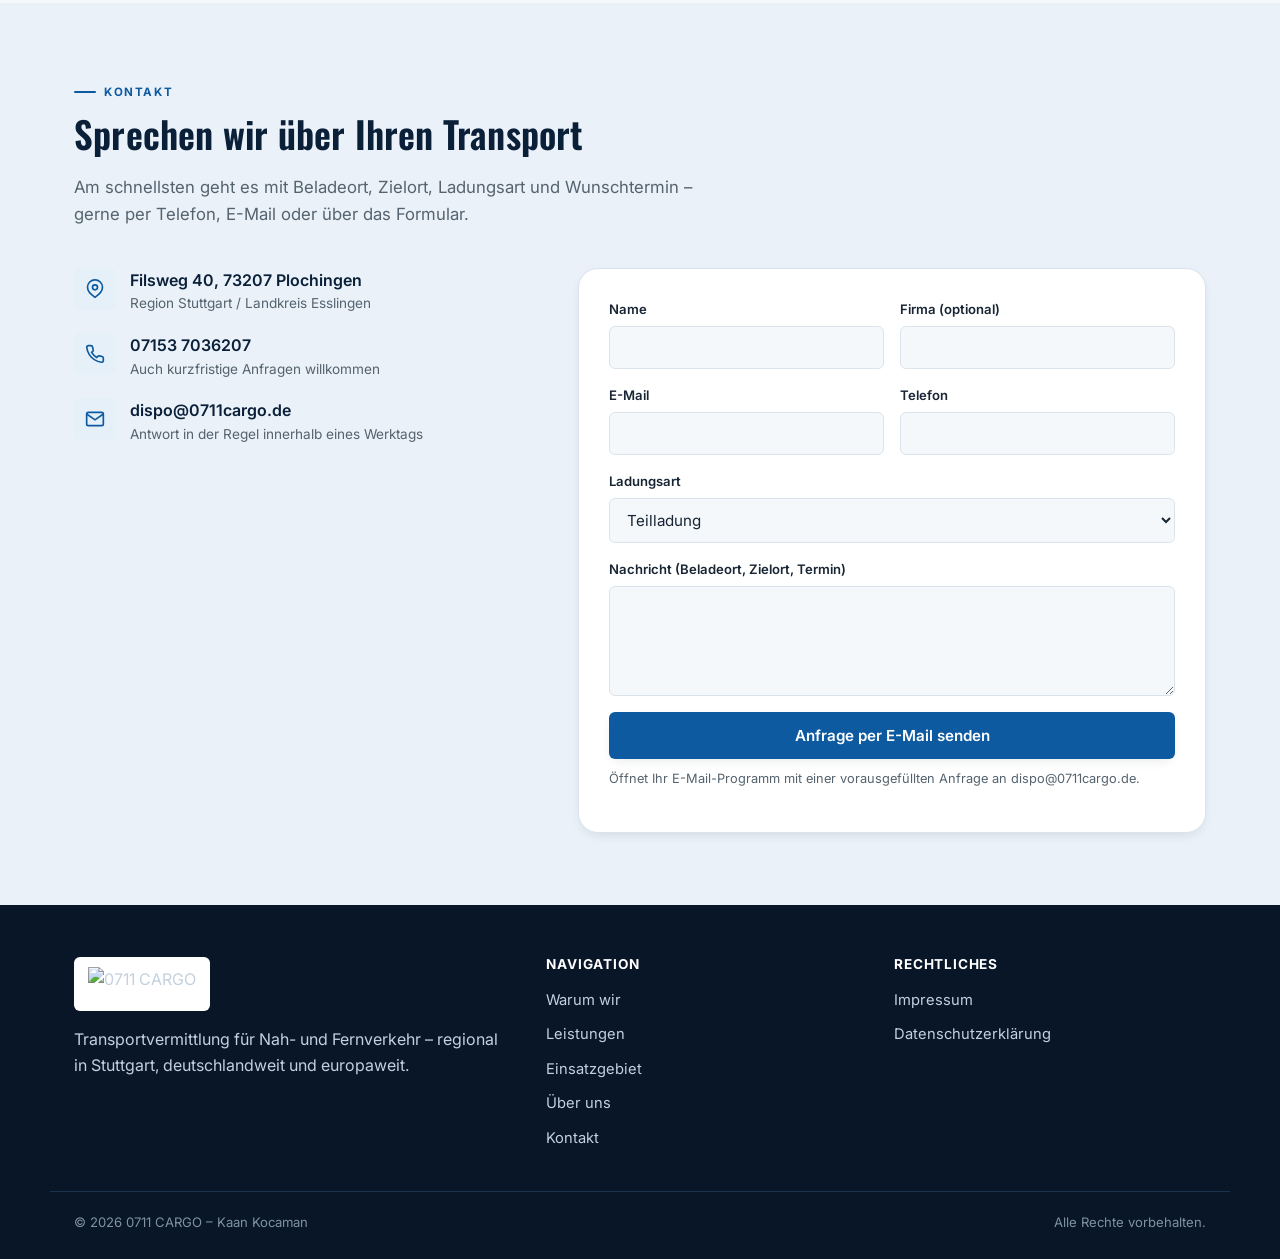
==== commit 15e18801: "Add files via upload" ====
--- a/index.html
+++ b/index.html
@@ -3,7 +3,7 @@
 <head>
 <meta charset="UTF-8">
 <meta name="viewport" content="width=device-width, initial-scale=1, viewport-fit=cover">
-<title>0711 CARGO</title>
+<title>0711 CARGO – Spedition & Transportvermittlung Stuttgart</title>
 <link rel="stylesheet" href="https://fonts.googleapis.com/css2?family=Oswald:wght@500;600;700&family=Inter:wght@400;500;600;700;800&display=swap">
 <link rel="stylesheet" href="style.css">
 <meta name="description" content="0711 CARGO – Spedition und Transportvermittlung aus Plochingen bei Stuttgart. Nah- und Fernverkehr, Teil- und Komplettladungen, Express- und Sonderfahrten, Gefahrguttransporte – regional, deutschlandweit und europaweit.">
@@ -27,6 +27,7 @@
       <img src="assets/logo.png" alt="0711 CARGO – Logistik- und Transportlösungen">
     </a>
     <nav class="mainnav" id="mainnav">
+      <a href="#warum" data-i18n="nav.warum">Warum wir</a>
       <a href="#leistungen" data-i18n="nav.leistungen">Leistungen</a>
       <a href="#einsatzgebiet" data-i18n="nav.einsatzgebiet">Einsatzgebiet</a>
       <a href="#ueber-uns" data-i18n="nav.ueberuns">Über uns</a>
@@ -48,11 +49,22 @@
   <div class="container">
     <div class="hero-copy">
       <div class="eyebrow" data-i18n="hero.eyebrow">Spedition &amp; Transportvermittlung</div>
+      <div class="hero-slogan" data-i18n="hero.slogan">Ihre Fracht. Unser Netzwerk. Ihr Vorteil.</div>
       <h1 data-i18n="hero.title">Zuverlässige Transporte – regional in Stuttgart, deutschlandweit &amp; europaweit</h1>
       <p class="lead" data-i18n="hero.lead">0711 CARGO organisiert Ihre Transporte über ein Netzwerk sorgfältig ausgewählter Partnerunternehmen – von der Sprinterfahrt bis zum Sattelzug, als Teil- oder Komplettladung. Persönlich betreut von Kaan Kocaman, ohne Callcenter und ohne Umwege.</p>
       <div class="hero-ctas">
         <a href="#kontakt" class="btn btn-primary" data-i18n="hero.cta1">Transportanfrage senden</a>
         <a href="tel:+4971537036207" class="btn btn-outline" data-i18n="hero.cta2">Jetzt anrufen</a>
+      </div>
+      <div class="hero-stats">
+        <div class="stat">
+          <div class="stat-value">⏱ 15 Min.</div>
+          <div class="stat-label" data-i18n="hero.stat1">Ø Reaktionszeit auf Ihre Anfrage</div>
+        </div>
+        <div class="stat">
+          <div class="stat-value">🚚 3 Std.</div>
+          <div class="stat-label" data-i18n="hero.stat2">häufig schon abholbereit</div>
+        </div>
       </div>
       <div class="trust-strip">
         <div class="item"><svg width="18" height="18" viewBox="0 0 24 24" fill="none" stroke="currentColor" stroke-width="2"><path d="M12 2l2.4 6.6L21 10l-5.5 4.6L17 22l-5-3.6L7 22l1.5-7.4L3 10l6.6-1.4L12 2z"/></svg><span data-i18n="hero.trust1">5 Jahre Erfahrung</span></div>
@@ -94,6 +106,150 @@
       </div>
     </div>
   </div>
+
+  <div class="hero-strip">
+    <div class="hero-slider" id="heroSlider" aria-hidden="true">
+      <div class="hero-slide active" data-slide="0">
+        <svg viewBox="0 0 1600 220" preserveAspectRatio="xMidYMid slice" role="img">
+          <defs><linearGradient id="sky1" x1="0" y1="0" x2="0" y2="1">
+            <stop offset="0" stop-color="#0e2c4c"/><stop offset="1" stop-color="#153f68"/>
+          </linearGradient></defs>
+          <rect width="1600" height="220" fill="url(#sky1)"/>
+          <g opacity="0.8" fill="#2b5a86">
+            <rect x="60" y="70" width="34" height="90"/><rect x="105" y="45" width="46" height="115"/>
+            <rect x="1420" y="60" width="34" height="100"/><rect x="1465" y="30" width="50" height="130"/>
+            <rect x="1525" y="75" width="30" height="85"/>
+          </g>
+          <polygon points="0,150 1600,150 1600,220 0,220" fill="#1e4870"/>
+          <line x1="0" y1="150" x2="1600" y2="150" stroke="#3a6f9c" stroke-width="2"/>
+          <line x1="0" y1="185" x2="1600" y2="185" stroke="#e9edf1" stroke-width="7" stroke-dasharray="40 30" opacity="0.85"/>
+          <g transform="translate(760,120) scale(1.55)">
+            <rect x="-10" y="-58" width="130" height="70" rx="6" fill="#3f8fd6"/>
+            <rect x="-96" y="-40" width="90" height="52" rx="6" fill="#0e2740"/>
+            <rect x="-84" y="-30" width="46" height="30" rx="3" fill="#d7e7f5" opacity="0.92"/>
+            <circle cx="-6" cy="4" r="7" fill="#f7c065"/>
+            <circle cx="-70" cy="18" r="17" fill="#0a1420"/><circle cx="-70" cy="18" r="7" fill="#7d90a0"/>
+            <circle cx="20" cy="18" r="17" fill="#0a1420"/><circle cx="20" cy="18" r="7" fill="#7d90a0"/>
+            <circle cx="86" cy="18" r="17" fill="#0a1420"/><circle cx="86" cy="18" r="7" fill="#7d90a0"/>
+          </g>
+        </svg>
+      </div>
+      <div class="hero-slide" data-slide="1">
+        <svg viewBox="0 0 1600 220" preserveAspectRatio="xMidYMid slice" role="img">
+          <defs><linearGradient id="sky2" x1="0" y1="0" x2="0" y2="1">
+            <stop offset="0" stop-color="#0e2c4c"/><stop offset="1" stop-color="#173a5c"/>
+          </linearGradient></defs>
+          <rect width="1600" height="220" fill="url(#sky2)"/>
+          <polygon points="0,220 0,60 1600,60 1600,220" fill="#1e4870"/>
+          <rect x="0" y="60" width="1600" height="10" fill="#2b5a86"/>
+          <g fill="#f0ae54">
+            <rect x="180" y="150" width="76" height="20"/><rect x="180" y="118" width="76" height="20"/><rect x="180" y="86" width="76" height="20"/>
+            <rect x="270" y="150" width="76" height="20"/><rect x="270" y="118" width="76" height="20"/>
+            <rect x="1250" y="150" width="76" height="20"/><rect x="1250" y="118" width="76" height="20"/><rect x="1250" y="86" width="76" height="20"/>
+            <rect x="1340" y="150" width="76" height="20"/><rect x="1340" y="118" width="76" height="20"/>
+          </g>
+          <g fill="#4a97d6" opacity="0.9">
+            <rect x="700" y="130" width="60" height="14"/><rect x="700" y="104" width="60" height="14"/><rect x="700" y="78" width="60" height="14"/>
+            <rect x="770" y="130" width="60" height="14"/><rect x="770" y="104" width="60" height="14"/>
+            <rect x="840" y="130" width="60" height="14"/>
+          </g>
+          <g transform="translate(1000,178)">
+            <rect x="-10" y="-55" width="26" height="55" fill="#3f8fd6"/>
+            <rect x="-46" y="-82" width="16" height="27" fill="#3f8fd6"/>
+            <rect x="-46" y="-84" width="60" height="8" fill="#3f8fd6"/>
+            <circle cx="-2" cy="2" r="8" fill="#0a1420"/><circle cx="12" cy="2" r="8" fill="#0a1420"/>
+          </g>
+        </svg>
+      </div>
+      <div class="hero-slide" data-slide="2">
+        <svg viewBox="0 0 1600 220" preserveAspectRatio="xMidYMid slice" role="img">
+          <defs><linearGradient id="sky3" x1="0" y1="0" x2="0" y2="1">
+            <stop offset="0" stop-color="#0e2c4c"/><stop offset="1" stop-color="#1a4569"/>
+          </linearGradient></defs>
+          <rect width="1600" height="220" fill="url(#sky3)"/>
+          <rect x="480" y="20" width="640" height="150" rx="20" fill="#1e4870"/>
+          <rect x="510" y="42" width="580" height="90" rx="12" fill="#cfe3f4" opacity="0.16"/>
+          <polygon points="630,132 800,58 970,132" fill="#123354" opacity="0.9"/>
+          <line x1="630" y1="132" x2="970" y2="132" stroke="#e9edf1" stroke-width="6" stroke-dasharray="18 14" opacity="0.85"/>
+          <circle cx="700" cy="182" r="30" fill="none" stroke="#3f8fd6" stroke-width="7"/>
+          <line x1="700" y1="182" x2="700" y2="158" stroke="#3f8fd6" stroke-width="6"/>
+          <line x1="700" y1="182" x2="720" y2="182" stroke="#3f8fd6" stroke-width="6"/>
+          <path d="M900 150 a34 34 0 0 1 0 68" fill="none" stroke="#3f8fd6" stroke-width="8" opacity="0.8"/>
+        </svg>
+      </div>
+      <div class="hero-slide" data-slide="3">
+        <svg viewBox="0 0 1600 220" preserveAspectRatio="xMidYMid slice" role="img">
+          <defs><linearGradient id="sky4" x1="0" y1="0" x2="0" y2="1">
+            <stop offset="0" stop-color="#0e2c4c"/><stop offset="1" stop-color="#123252"/>
+          </linearGradient></defs>
+          <rect width="1600" height="220" fill="url(#sky4)"/>
+          <g stroke="#2c5a86" stroke-width="1" opacity="0.7">
+            <line x1="0" y1="55" x2="1600" y2="55"/><line x1="0" y1="110" x2="1600" y2="110"/><line x1="0" y1="165" x2="1600" y2="165"/>
+            <line x1="200" y1="0" x2="200" y2="220"/><line x1="450" y1="0" x2="450" y2="220"/><line x1="700" y1="0" x2="700" y2="220"/>
+            <line x1="950" y1="0" x2="950" y2="220"/><line x1="1200" y1="0" x2="1200" y2="220"/><line x1="1450" y1="0" x2="1450" y2="220"/>
+          </g>
+          <g stroke="#4a97d6" stroke-width="2.5" stroke-dasharray="6 8" opacity="0.9">
+            <line x1="800" y1="110" x2="330" y2="60"/>
+            <line x1="800" y1="110" x2="1280" y2="55"/>
+            <line x1="800" y1="110" x2="1380" y2="170"/>
+            <line x1="800" y1="110" x2="900" y2="185"/>
+            <line x1="800" y1="110" x2="420" y2="175"/>
+          </g>
+          <circle cx="800" cy="110" r="26" fill="#3f8fd6"/>
+          <circle cx="800" cy="110" r="26" fill="none" stroke="#fff" stroke-width="2" opacity="0.5"/>
+          <g fill="#e7edf3"><circle cx="330" cy="60" r="8"/><circle cx="1280" cy="55" r="8"/><circle cx="1380" cy="170" r="8"/><circle cx="900" cy="185" r="8"/><circle cx="420" cy="175" r="8"/></g>
+        </svg>
+      </div>
+    </div>
+    <div class="hero-dots" id="heroDots" role="tablist" aria-label="Bildwechsel">
+      <button type="button" class="active" data-goto="0" aria-label="Bild 1"></button>
+      <button type="button" data-goto="1" aria-label="Bild 2"></button>
+      <button type="button" data-goto="2" aria-label="Bild 3"></button>
+      <button type="button" data-goto="3" aria-label="Bild 4"></button>
+    </div>
+  </div>
+</section>
+
+<section id="warum" class="alt-bg">
+  <div class="container">
+    <div class="section-head">
+      <div class="eyebrow" data-i18n="why.eyebrow">Warum 0711 CARGO</div>
+      <h2 data-i18n="why.title">Der Unterschied liegt im Netzwerk</h2>
+      <p data-i18n="why.lead">Kein eigener Fuhrpark heißt nicht weniger Möglichkeiten – im Gegenteil: Sie profitieren von einem flexiblen Partnernetzwerk und einem festen Ansprechpartner.</p>
+    </div>
+    <div class="grid why-grid">
+      <div class="why-card">
+        <div class="emoji">🚛</div>
+        <h3 data-i18n="why1.title">Flexibel statt festgefahren</h3>
+        <p data-i18n="why1.text">Wir verfügen über ein Netzwerk verschiedener Transportpartner und können die passende Transportlösung individuell auf Ihre Sendung abstimmen.</p>
+      </div>
+      <div class="why-card">
+        <div class="emoji">⚡</div>
+        <h3 data-i18n="why2.title">Schnelle Abwicklung</h3>
+        <p data-i18n="why2.text">Kurze Kommunikationswege und persönliche Betreuung sorgen dafür, dass Ihre Transportanfrage schnell bearbeitet wird.</p>
+      </div>
+      <div class="why-card">
+        <div class="emoji">🌍</div>
+        <h3 data-i18n="why3.title">Nationale &amp; internationale Transporte</h3>
+        <p data-i18n="why3.text">Wir organisieren Transporte innerhalb Deutschlands sowie grenzüberschreitend in Europa.</p>
+      </div>
+      <div class="why-card">
+        <div class="emoji">💶</div>
+        <h3 data-i18n="why4.title">Faire &amp; transparente Lösungen</h3>
+        <p data-i18n="why4.text">Wir suchen für Ihren Transport eine wirtschaftliche Lösung, ohne dabei die Zuverlässigkeit aus den Augen zu verlieren.</p>
+      </div>
+      <div class="why-card">
+        <div class="emoji">🤝</div>
+        <h3 data-i18n="why5.title">Persönlicher Ansprechpartner</h3>
+        <p data-i18n="why5.text">Keine anonyme Hotline und kein kompliziertes Ticketsystem – Sie haben einen festen Ansprechpartner für Ihre Transportanfrage.</p>
+      </div>
+      <div class="why-card">
+        <div class="emoji">📦</div>
+        <h3 data-i18n="why6.title">Eine Anfrage – eine komplette Lösung</h3>
+        <p data-i18n="why6.text">Sie übermitteln uns die Transportdaten. Wir kümmern uns um die Organisation und Koordination des Transports.</p>
+      </div>
+    </div>
+  </div>
 </section>
 
 <section id="leistungen">
@@ -142,6 +298,35 @@
         <span class="tag" data-i18n="svc6.tag">Direkter Kontakt</span>
       </div>
     </div>
+  </div>
+</section>
+
+<section class="manifesto">
+  <div class="manifesto-bg" aria-hidden="true">
+    <svg viewBox="0 0 1600 500" preserveAspectRatio="xMidYMid slice">
+      <g stroke="#1c3d5e" stroke-width="1">
+        <line x1="0" y1="80" x2="1600" y2="80"/><line x1="0" y1="180" x2="1600" y2="180"/>
+        <line x1="0" y1="280" x2="1600" y2="280"/><line x1="0" y1="380" x2="1600" y2="380"/>
+        <line x1="150" y1="0" x2="150" y2="500"/><line x1="450" y1="0" x2="450" y2="500"/>
+        <line x1="750" y1="0" x2="750" y2="500"/><line x1="1050" y1="0" x2="1050" y2="500"/>
+        <line x1="1350" y1="0" x2="1350" y2="500"/>
+      </g>
+      <g stroke="#2c5a86" stroke-width="2" stroke-dasharray="5 7" opacity="0.8">
+        <path d="M150,420 Q500,120 900,320 T1500,150" fill="none"/>
+      </g>
+      <g fill="#2c5a86">
+        <circle cx="150" cy="420" r="7"/><circle cx="620" cy="230" r="7"/>
+        <circle cx="900" cy="320" r="7"/><circle cx="1230" cy="190" r="7"/><circle cx="1500" cy="150" r="7"/>
+      </g>
+    </svg>
+  </div>
+  <div class="container">
+    <div class="eyebrow" data-i18n="manifesto.eyebrow">Unsere Philosophie</div>
+    <h2 data-i18n="manifesto.title">Logistik ohne eigenen Fuhrpark – dafür mit mehr Flexibilität.</h2>
+    <p class="subtitle" data-i18n="manifesto.subtitle">Ein eigener Fuhrpark bedeutet nicht automatisch die passende Transportlösung.</p>
+    <p class="body" data-i18n="manifesto.text">0711 CARGO arbeitet bewusst mit einem flexiblen Netzwerk von Transportpartnern. Dadurch können wir unsere Transportlösungen an die jeweilige Fracht, Strecke und zeitliche Anforderung anpassen.</p>
+    <p class="cta-line" data-i18n="manifesto.cta">Sie benötigen einen Transport? Wir kümmern uns um die Organisation.</p>
+    <a href="#kontakt" class="btn btn-primary" data-i18n="manifesto.button">Jetzt Anfrage senden</a>
   </div>
 </section>
 
@@ -204,24 +389,6 @@
       <h2 data-i18n="about.title">0711 CARGO – Ihr persönlicher Partner für Transportlogistik</h2>
       <p data-i18n="about.text1">0711 CARGO wurde 2026 von Kaan Kocaman gegründet, der bereits seit fünf Jahren in der Speditionsbranche tätig ist. Als Einzelunternehmer organisiere ich Ihre Transporte über ein Netzwerk sorgfältig ausgewählter Partnerunternehmen – vom Sprinter bis zum Sattelzug.</p>
       <p data-i18n="about.text2">0711 CARGO betreibt keine eigenen Fahrzeuge, sondern vermittelt und disponiert Transportaufträge an geprüfte Frachtführer und Subunternehmer. So profitieren Sie von einem großen, flexiblen Fuhrpark bei gleichzeitig persönlicher Betreuung durch einen festen Ansprechpartner.</p>
-      <div class="value-list">
-        <div class="item">
-          <div class="icon"><svg width="18" height="18" viewBox="0 0 24 24" fill="none" stroke="currentColor" stroke-width="2"><path d="M9 12l2 2 4-4"/><circle cx="12" cy="12" r="9"/></svg></div>
-          <div><h4 data-i18n="value1.title">Zuverlässigkeit</h4><p data-i18n="value1.text">Feste Zusagen, klare Kommunikation.</p></div>
-        </div>
-        <div class="item">
-          <div class="icon"><svg width="18" height="18" viewBox="0 0 24 24" fill="none" stroke="currentColor" stroke-width="2"><rect x="3" y="7" width="12" height="10"/><path d="M15 10h4l2 2v5h-6z"/></svg></div>
-          <div><h4 data-i18n="value2.title">Flexibilität</h4><p data-i18n="value2.text">Vom Sprinter bis zum Sattelzug.</p></div>
-        </div>
-        <div class="item">
-          <div class="icon"><svg width="18" height="18" viewBox="0 0 24 24" fill="none" stroke="currentColor" stroke-width="2"><circle cx="12" cy="12" r="9"/><path d="M12 7v5l3 3"/></svg></div>
-          <div><h4 data-i18n="value3.title">Schnelligkeit</h4><p data-i18n="value3.text">Spezialisiert auf Express- &amp; Sonderfahrten.</p></div>
-        </div>
-        <div class="item">
-          <div class="icon"><svg width="18" height="18" viewBox="0 0 24 24" fill="none" stroke="currentColor" stroke-width="2"><path d="M12 2 3 6v6c0 5 4 8.5 9 10 5-1.5 9-5 9-10V6z"/></svg></div>
-          <div><h4 data-i18n="value4.title">Erfahrung</h4><p data-i18n="value4.text">Auch bei Gefahrgut &amp; komplexen Ladungen.</p></div>
-        </div>
-      </div>
     </div>
   </div>
 </section>
@@ -301,6 +468,7 @@
     <div>
       <h4 data-i18n="footer.nav">Navigation</h4>
       <ul>
+        <li><a href="#warum" data-i18n="nav.warum">Warum wir</a></li>
         <li><a href="#leistungen" data-i18n="nav.leistungen">Leistungen</a></li>
         <li><a href="#einsatzgebiet" data-i18n="nav.einsatzgebiet">Einsatzgebiet</a></li>
         <li><a href="#ueber-uns" data-i18n="nav.ueberuns">Über uns</a></li>
--- a/style.css
+++ b/style.css
@@ -182,28 +182,59 @@
 
 /* ---------- Hero ---------- */
 .hero{
+  color:#fff; padding-block:76px 0; overflow:hidden; position:relative;
   background:
     radial-gradient(circle at 85% 15%, rgba(255,255,255,0.06), transparent 45%),
     linear-gradient(160deg, var(--nav-bg) 0%, var(--nav-bg-2) 100%);
-  color:#fff; padding-block:76px 64px; overflow:hidden; position:relative;
-}
-.hero .container{ display:grid; grid-template-columns:1.1fr .9fr; gap:56px; align-items:center; }
+  isolation:isolate;
+}
+.hero .container{ position:relative; z-index:2; display:grid; grid-template-columns:1.1fr .9fr; gap:56px; align-items:center; padding-bottom:48px; }
 @media (max-width:900px){ .hero .container{ grid-template-columns:1fr; } }
 .hero h1{ color:#fff; }
+.hero-slogan{
+  display:inline-block; font-family:'Oswald',sans-serif; font-weight:600; font-size:1.05rem;
+  letter-spacing:.5px; color:#fff; background:rgba(13,90,161,0.35); border:1px solid rgba(74,151,214,.5);
+  padding:8px 16px; border-radius:999px; margin-bottom:18px;
+}
 .hero .lead{ font-size:1.15rem; color:#c9d7e5; max-width:52ch; }
 .hero-ctas{ display:flex; gap:14px; flex-wrap:wrap; margin-top:28px; }
+.hero-stats{
+  display:flex; gap:0; margin-top:32px; background:rgba(255,255,255,0.07); border:1px solid rgba(255,255,255,0.16);
+  border-radius:var(--radius-m); overflow:hidden; max-width:460px;
+}
+.hero-stats .stat{ flex:1; padding:16px 18px; }
+.hero-stats .stat + .stat{ border-left:1px solid rgba(255,255,255,0.16); }
+.hero-stats .stat-value{ font-family:'Oswald',sans-serif; font-size:1.6rem; font-weight:700; color:#fff; line-height:1.1; }
+.hero-stats .stat-label{ font-size:.78rem; color:#b9cbdc; margin-top:4px; }
 .trust-strip{
-  display:flex; flex-wrap:wrap; gap:10px 22px; margin-top:36px; padding-top:24px;
+  display:flex; flex-wrap:wrap; gap:10px 22px; margin-top:28px; padding-top:24px;
   border-top:1px solid rgba(255,255,255,0.14);
 }
 .trust-strip .item{ display:flex; align-items:center; gap:8px; font-size:.86rem; color:#cfdcea; font-weight:500; }
 .trust-strip svg{ flex:0 0 auto; color:var(--accent); }
 .trust-strip [stroke]{ stroke:#4a97d6; }
 
+/* ---------- Hero filmstrip slider ---------- */
+.hero-strip{ position:relative; border-top:1px solid rgba(255,255,255,0.12); }
+.hero-slider{ position:relative; height:180px; overflow:hidden; }
+.hero-slide{ position:absolute; inset:0; opacity:0; transition:opacity 1.2s ease; }
+.hero-slide.active{ opacity:1; }
+.hero-slide svg{ width:100%; height:100%; display:block; }
+@media (max-width:640px){ .hero-slider{ height:130px; } }
+.hero-dots{
+  position:absolute; left:50%; bottom:12px; transform:translateX(-50%); z-index:2;
+  display:flex; gap:8px;
+}
+.hero-dots button{
+  width:8px; height:8px; padding:0; border-radius:50%; border:1px solid rgba(255,255,255,.7);
+  background:rgba(255,255,255,.3); cursor:pointer;
+}
+.hero-dots button.active{ background:#fff; }
+
 .hero-art{ position:relative; }
 .coverage-card{
-  background:rgba(255,255,255,0.06); border:1px solid rgba(255,255,255,0.16);
-  border-radius:var(--radius-l); padding:26px; backdrop-filter:blur(2px);
+  background:rgba(8,20,36,0.32); border:1px solid rgba(255,255,255,0.18);
+  border-radius:var(--radius-l); padding:26px;
 }
 .coverage-card svg{ width:100%; height:auto; }
 .coverage-legend{ display:flex; flex-direction:column; gap:10px; margin-top:18px; }
@@ -232,6 +263,35 @@
 }
 
 .alt-bg{ background:var(--surface-alt); }
+
+/* ---------- Warum-uns (USP) grid ---------- */
+.why-grid{ grid-template-columns:repeat(3,1fr); }
+@media (max-width:900px){ .why-grid{ grid-template-columns:repeat(2,1fr); } }
+@media (max-width:640px){ .why-grid{ grid-template-columns:1fr; } }
+.why-card{
+  background:var(--surface); border:1px solid var(--border); border-radius:var(--radius-m);
+  padding:26px; display:flex; flex-direction:column; gap:10px; box-shadow:var(--shadow-sm);
+}
+.why-card .emoji{ font-size:1.8rem; line-height:1; }
+.why-card h3{ margin-bottom:2px; font-size:1.1rem; }
+.why-card p{ color:var(--text-muted); font-size:.93rem; margin-bottom:0; }
+
+/* ---------- Manifesto banner ---------- */
+.manifesto{
+  position:relative; overflow:hidden; background:var(--nav-bg); color:#fff; padding-block:80px;
+}
+.manifesto-bg{ position:absolute; inset:0; opacity:.5; }
+.manifesto-bg svg{ width:100%; height:100%; }
+.manifesto .container{
+  position:relative; z-index:1; max-width:780px; text-align:center; margin-inline:auto;
+}
+.manifesto .eyebrow{ justify-content:center; color:#8fc0ea; }
+.manifesto .eyebrow::before{ background:#8fc0ea; }
+.manifesto h2{ color:#fff; }
+.manifesto .subtitle{ font-size:1.15rem; color:#dbe6f0; font-weight:500; margin-bottom:18px; }
+.manifesto p.body{ color:#b9cbdc; font-size:1.02rem; max-width:62ch; margin-inline:auto; }
+.manifesto .cta-line{ color:#fff; font-weight:600; font-size:1.1rem; margin-top:28px; }
+.manifesto .btn{ margin-top:18px; }
 
 /* ---------- Coverage / Einsatzgebiet ---------- */
 .coverage-tiers{ grid-template-columns:repeat(3,1fr); }
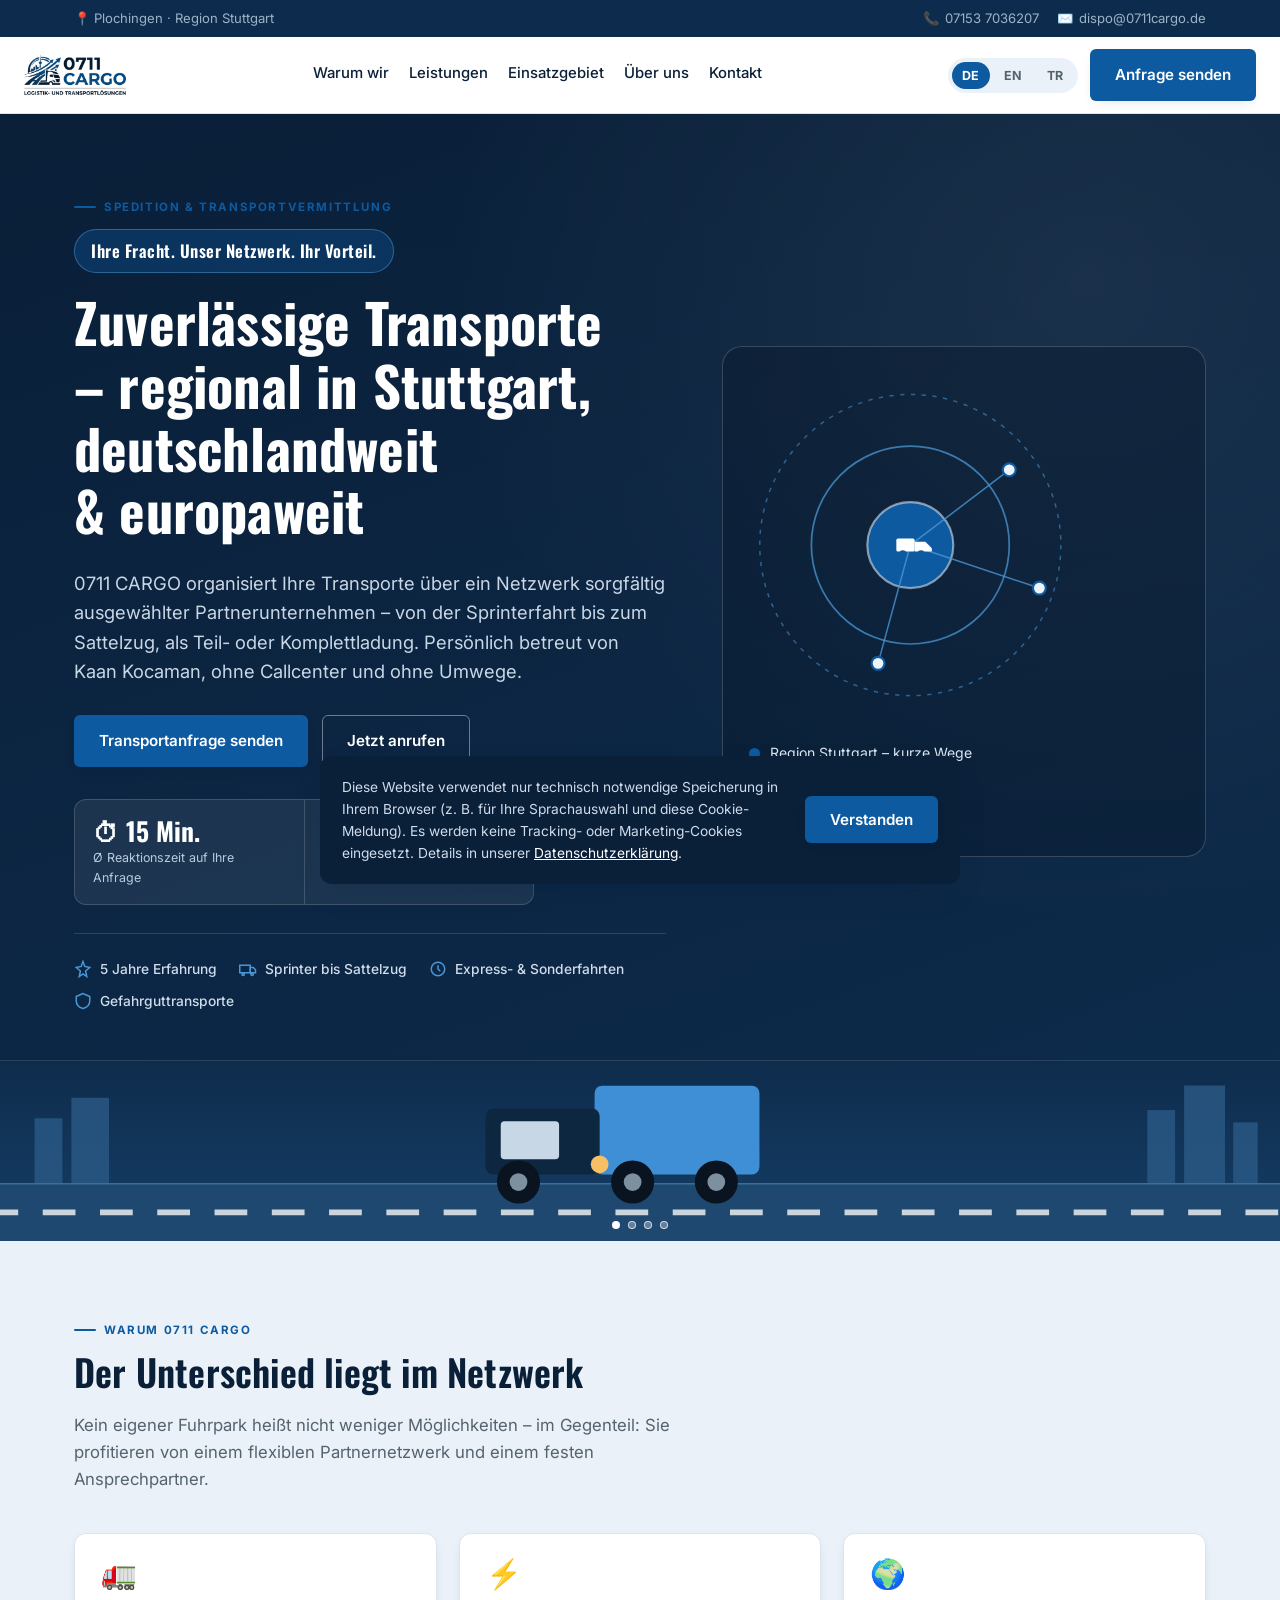
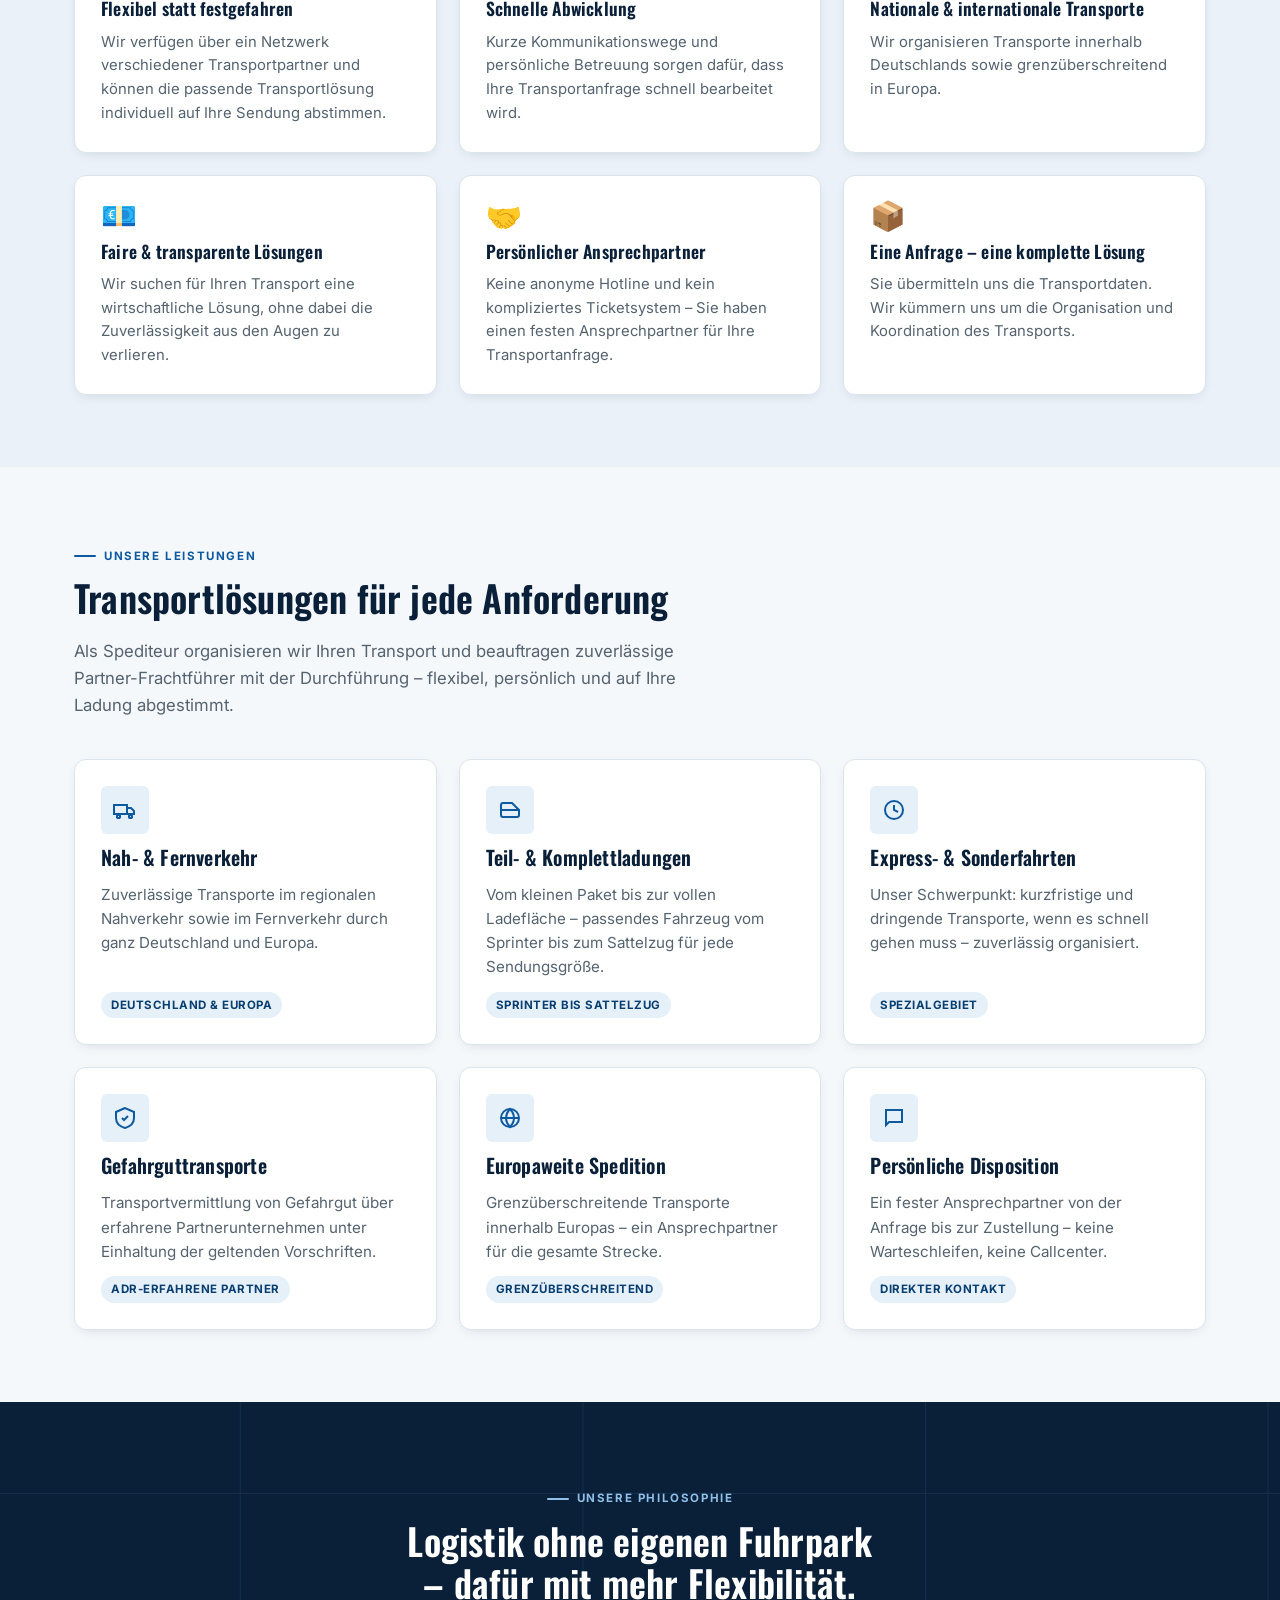
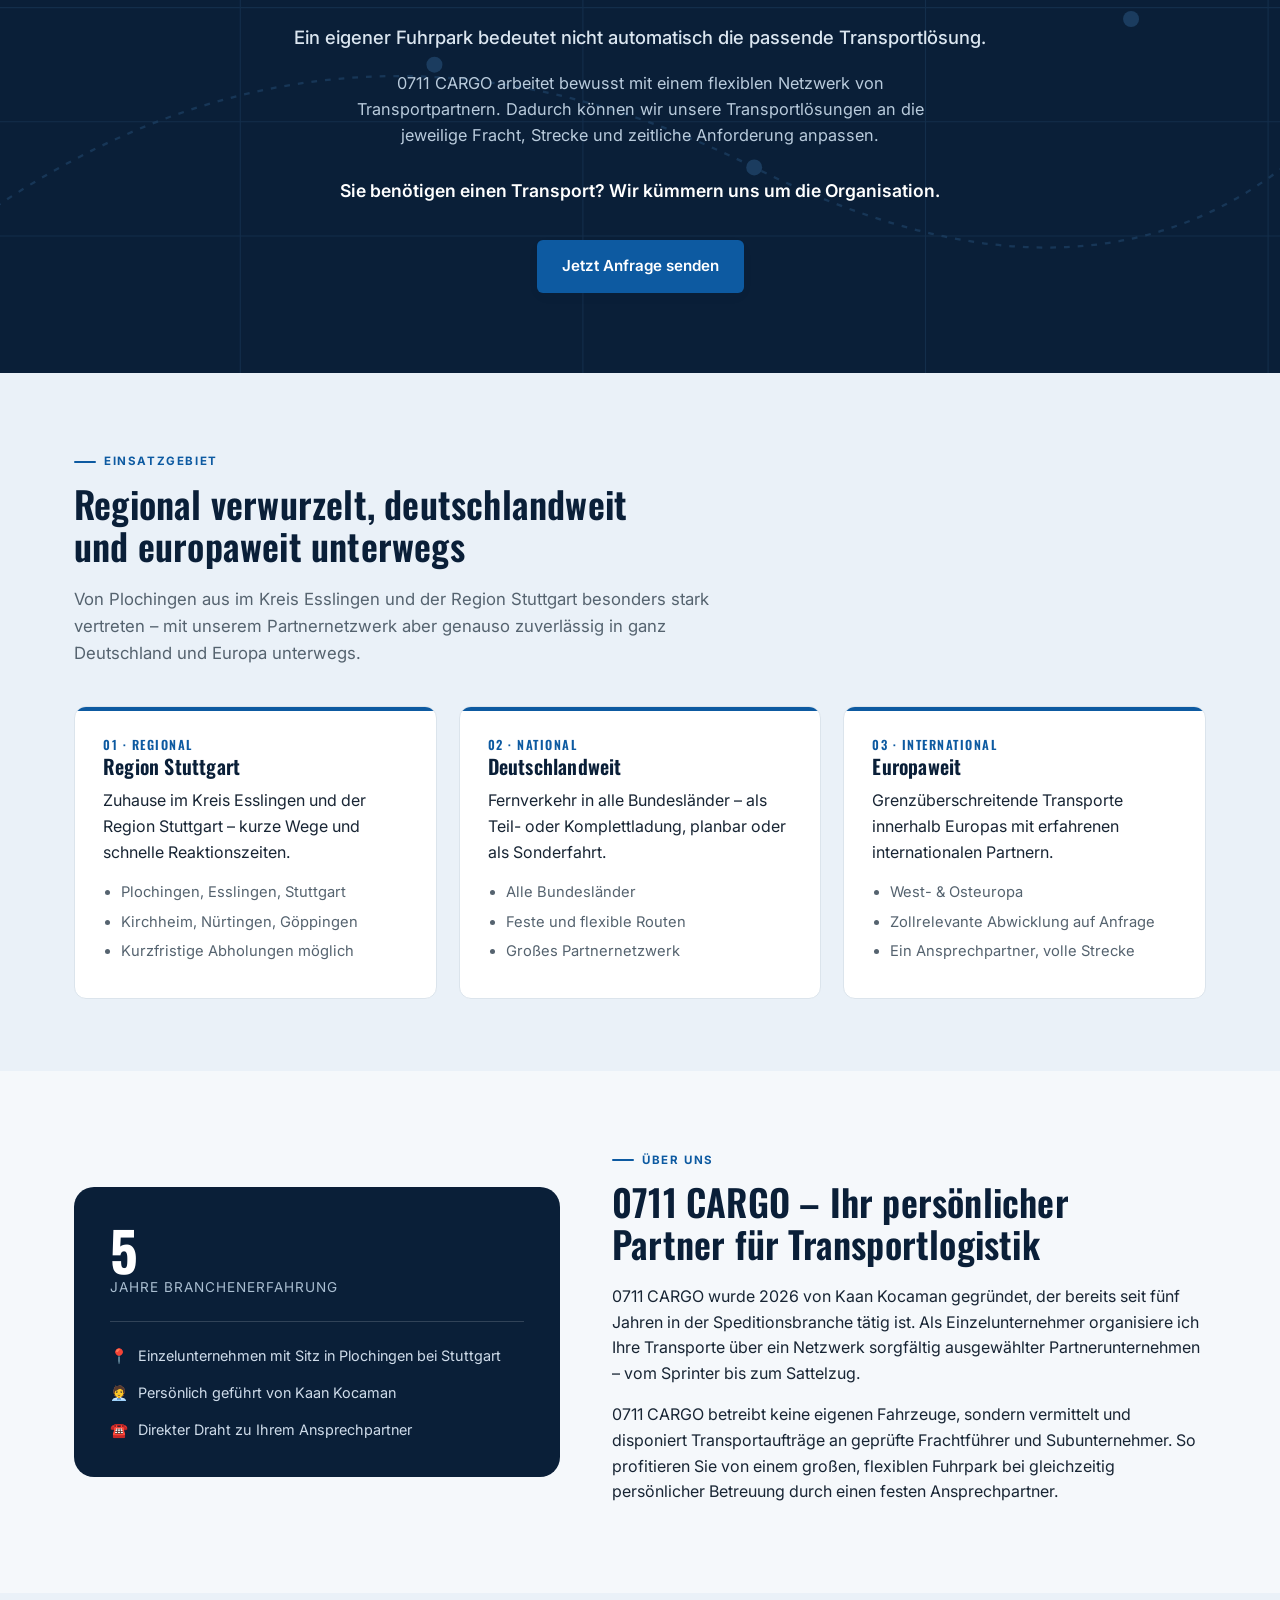
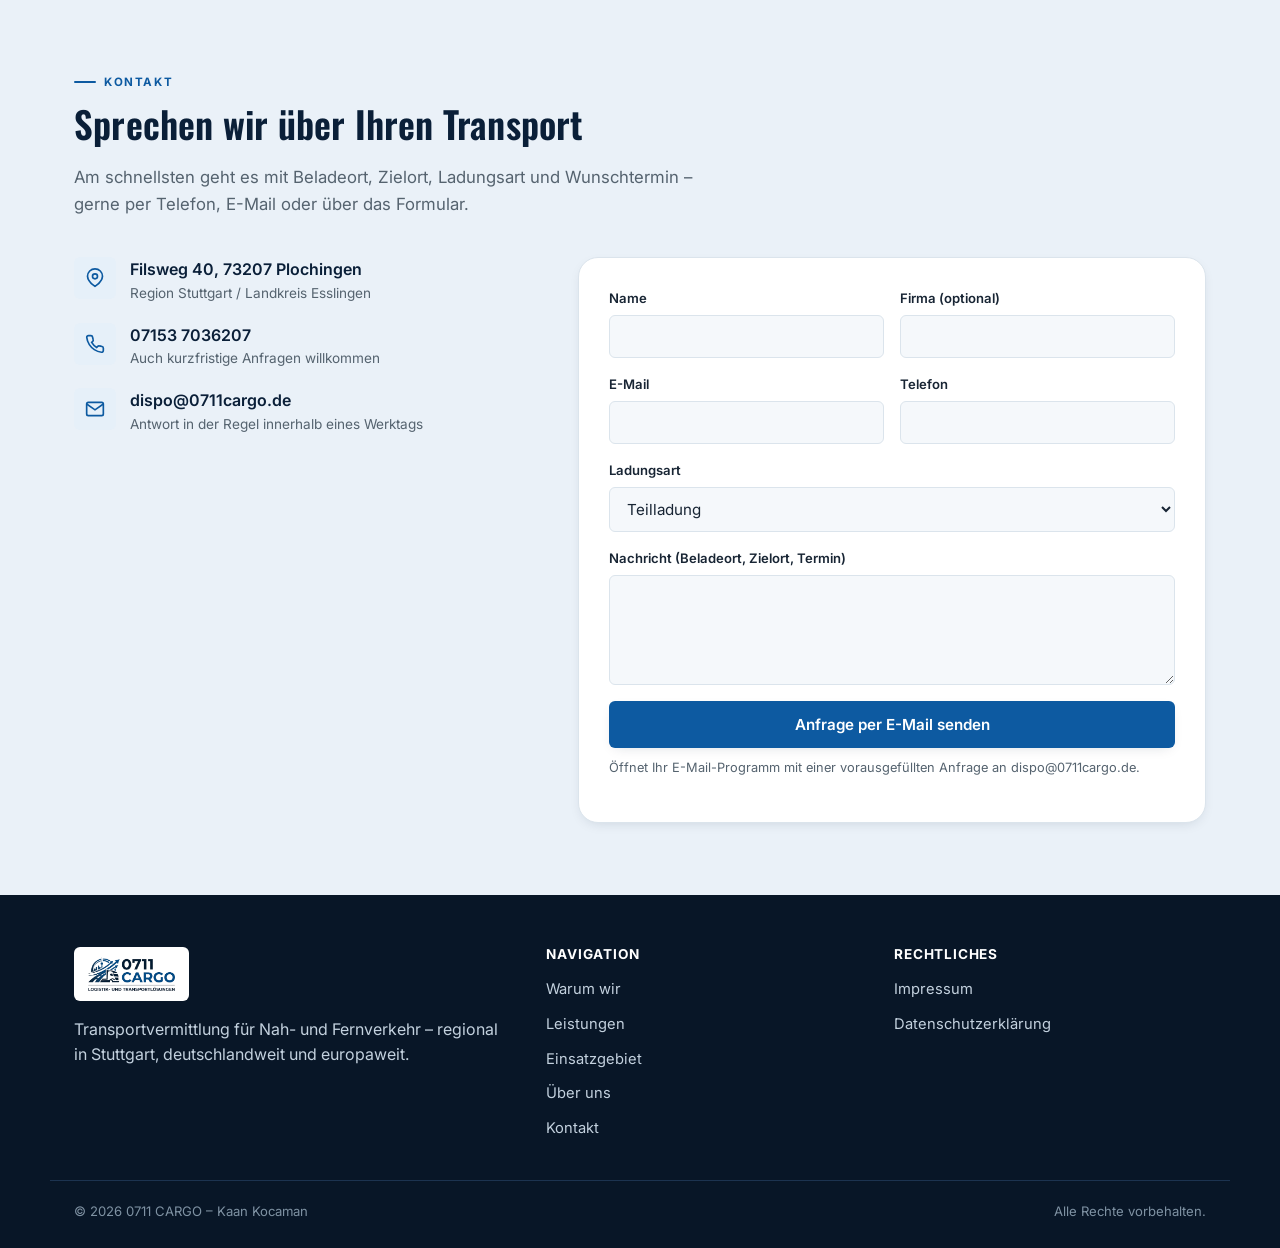
==== commit bbb99e3d: "Add files via upload" ====
--- a/index.html
+++ b/index.html
@@ -3,7 +3,7 @@
 <head>
 <meta charset="UTF-8">
 <meta name="viewport" content="width=device-width, initial-scale=1, viewport-fit=cover">
-<title>0711 CARGO – Spedition & Transportvermittlung Stuttgart</title>
+<title>0711 CARGO</title>
 <link rel="stylesheet" href="https://fonts.googleapis.com/css2?family=Oswald:wght@500;600;700&family=Inter:wght@400;500;600;700;800&display=swap">
 <link rel="stylesheet" href="style.css">
 <meta name="description" content="0711 CARGO – Spedition und Transportvermittlung aus Plochingen bei Stuttgart. Nah- und Fernverkehr, Teil- und Komplettladungen, Express- und Sonderfahrten, Gefahrguttransporte – regional, deutschlandweit und europaweit.">
@@ -24,7 +24,7 @@
 <header class="site-header">
   <div class="container navwrap">
     <a href="/" class="brand" aria-label="0711 CARGO Startseite">
-      <img src="assets/logo.png" alt="0711 CARGO – Logistik- und Transportlösungen">
+      <img src="logo.png" alt="0711 CARGO – Logistik- und Transportlösungen">
     </a>
     <nav class="mainnav" id="mainnav">
       <a href="#warum" data-i18n="nav.warum">Warum wir</a>
@@ -462,7 +462,7 @@
 <footer class="site-footer">
   <div class="container footer-grid">
     <div>
-      <div class="footer-brand"><img src="assets/logo.png" alt="0711 CARGO"></div>
+      <div class="footer-brand"><img src="logo.png" alt="0711 CARGO"></div>
       <p data-i18n="footer.claim">Transportvermittlung für Nah- und Fernverkehr – regional in Stuttgart, deutschlandweit und europaweit.</p>
     </div>
     <div>
--- a/style.css
+++ b/style.css
@@ -149,25 +149,27 @@
   background:var(--surface); border-bottom:1px solid var(--border);
   box-shadow:0 2px 12px -8px rgba(10,31,56,0.15);
 }
-.navwrap{ display:flex; align-items:center; justify-content:space-between; gap:20px; padding-block:12px; position:relative; }
+header.site-header .container{ max-width:1340px; }
+.navwrap{ display:flex; align-items:center; justify-content:space-between; gap:16px; padding-block:12px; position:relative; }
 .brand{ display:flex; align-items:center; gap:12px; text-decoration:none; flex:0 0 auto; }
-.brand img{ height:44px; width:auto; }
-nav.mainnav{ display:flex; align-items:center; gap:28px; }
+.brand img{ height:40px; width:auto; }
+nav.mainnav{ display:flex; align-items:center; gap:20px; flex-wrap:nowrap; }
 nav.mainnav a{
-  color:var(--heading); text-decoration:none; font-weight:500; font-size:.95rem;
-  padding-block:6px; border-bottom:2px solid transparent;
+  color:var(--heading); text-decoration:none; font-weight:500; font-size:.93rem;
+  padding-block:6px; border-bottom:2px solid transparent; white-space:nowrap; flex:0 0 auto;
 }
 nav.mainnav a:hover{ border-bottom-color:var(--accent); color:var(--accent); }
-.nav-actions{ display:flex; align-items:center; gap:14px; }
-.lang-switch{ display:flex; gap:4px; background:var(--surface-alt); border-radius:999px; padding:4px; }
+.nav-actions{ display:flex; align-items:center; gap:12px; flex:0 0 auto; }
+.lang-switch{ display:flex; gap:4px; background:var(--surface-alt); border-radius:999px; padding:4px; flex:0 0 auto; }
 .lang-switch button{
   border:none; background:transparent; color:var(--text-muted); font-family:'Inter',sans-serif;
   font-size:.78rem; font-weight:700; padding:6px 10px; border-radius:999px; cursor:pointer; letter-spacing:.5px;
 }
 .lang-switch button.active{ background:var(--accent); color:#fff; }
-.menu-toggle{ display:none; background:none; border:none; color:var(--heading); font-size:1.6rem; cursor:pointer; }
-
-@media (max-width:900px){
+.nav-actions .btn-primary{ white-space:nowrap; flex:0 0 auto; }
+.menu-toggle{ display:none; background:none; border:none; color:var(--heading); font-size:1.6rem; cursor:pointer; flex:0 0 auto; }
+
+@media (max-width:1080px){
   nav.mainnav{
     position:absolute; top:100%; left:0; right:0; background:var(--surface);
     flex-direction:column; align-items:flex-start; gap:0; padding:8px 24px 18px;
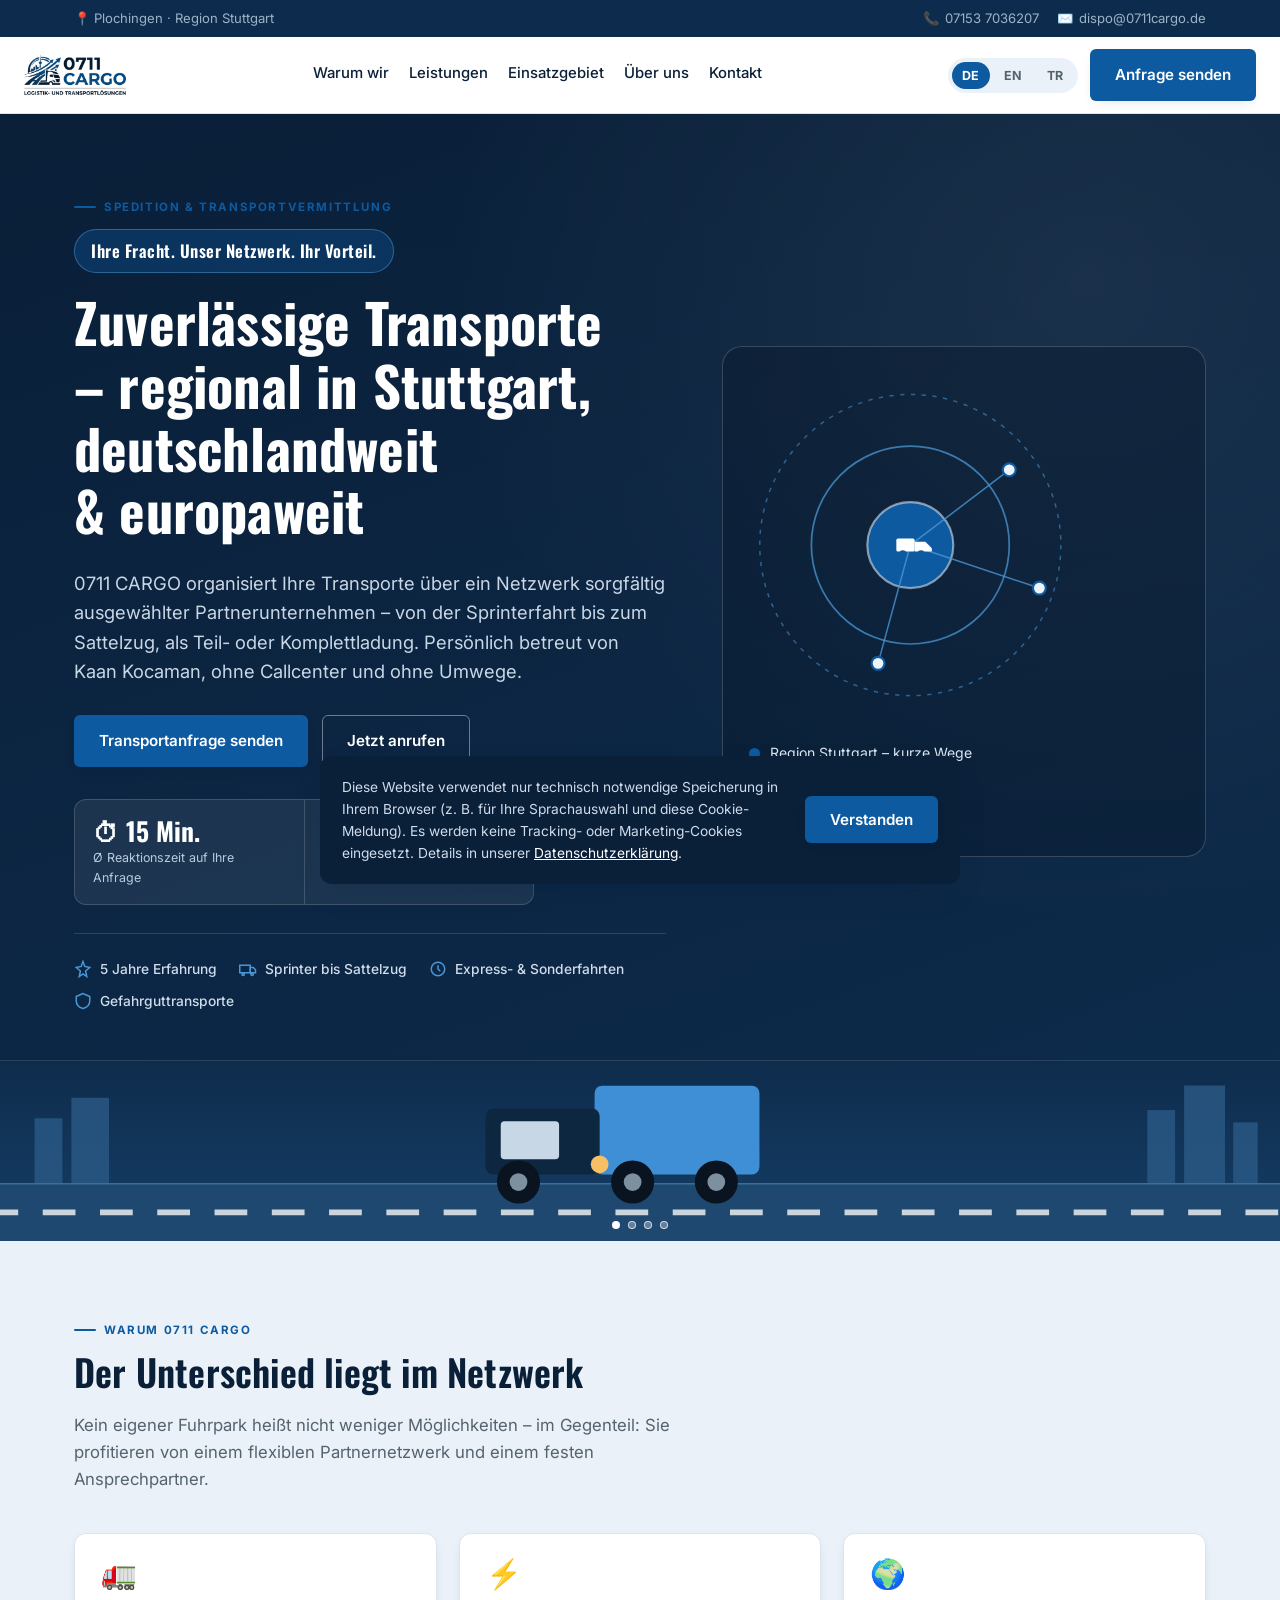
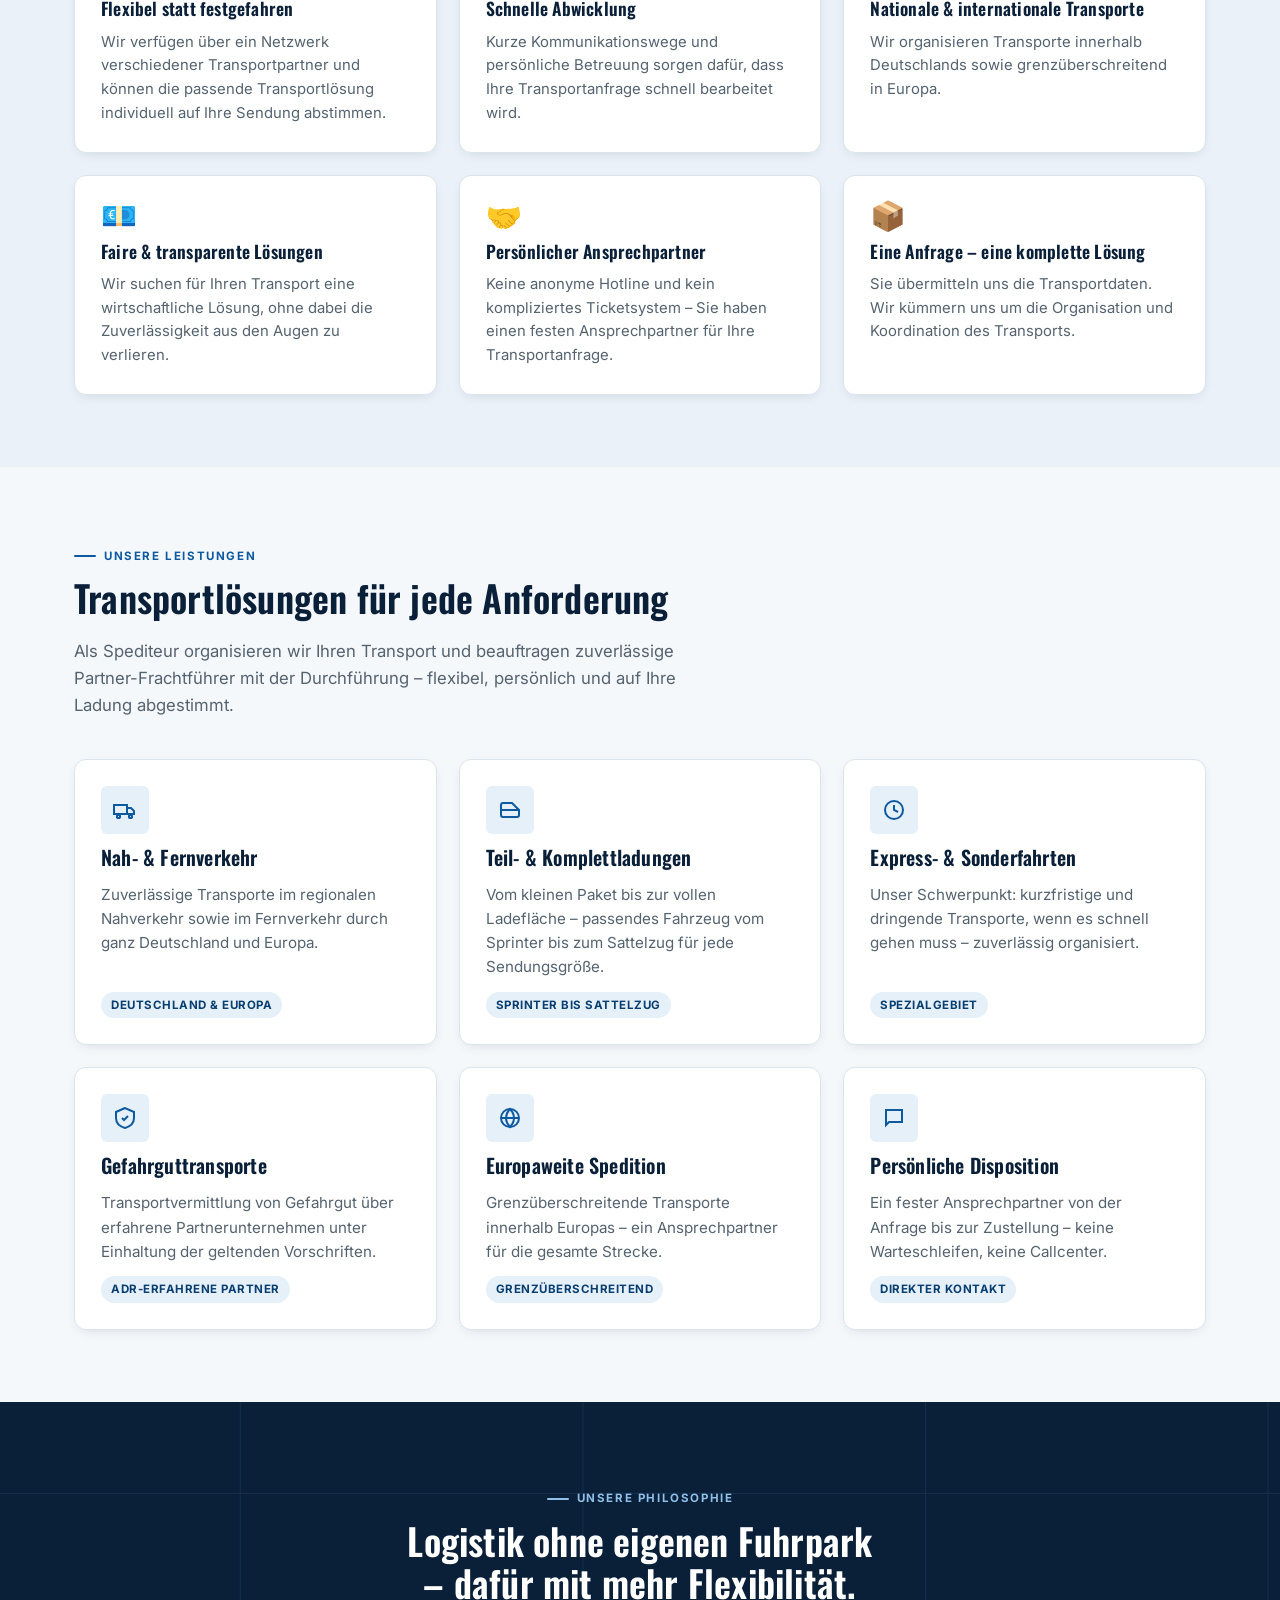
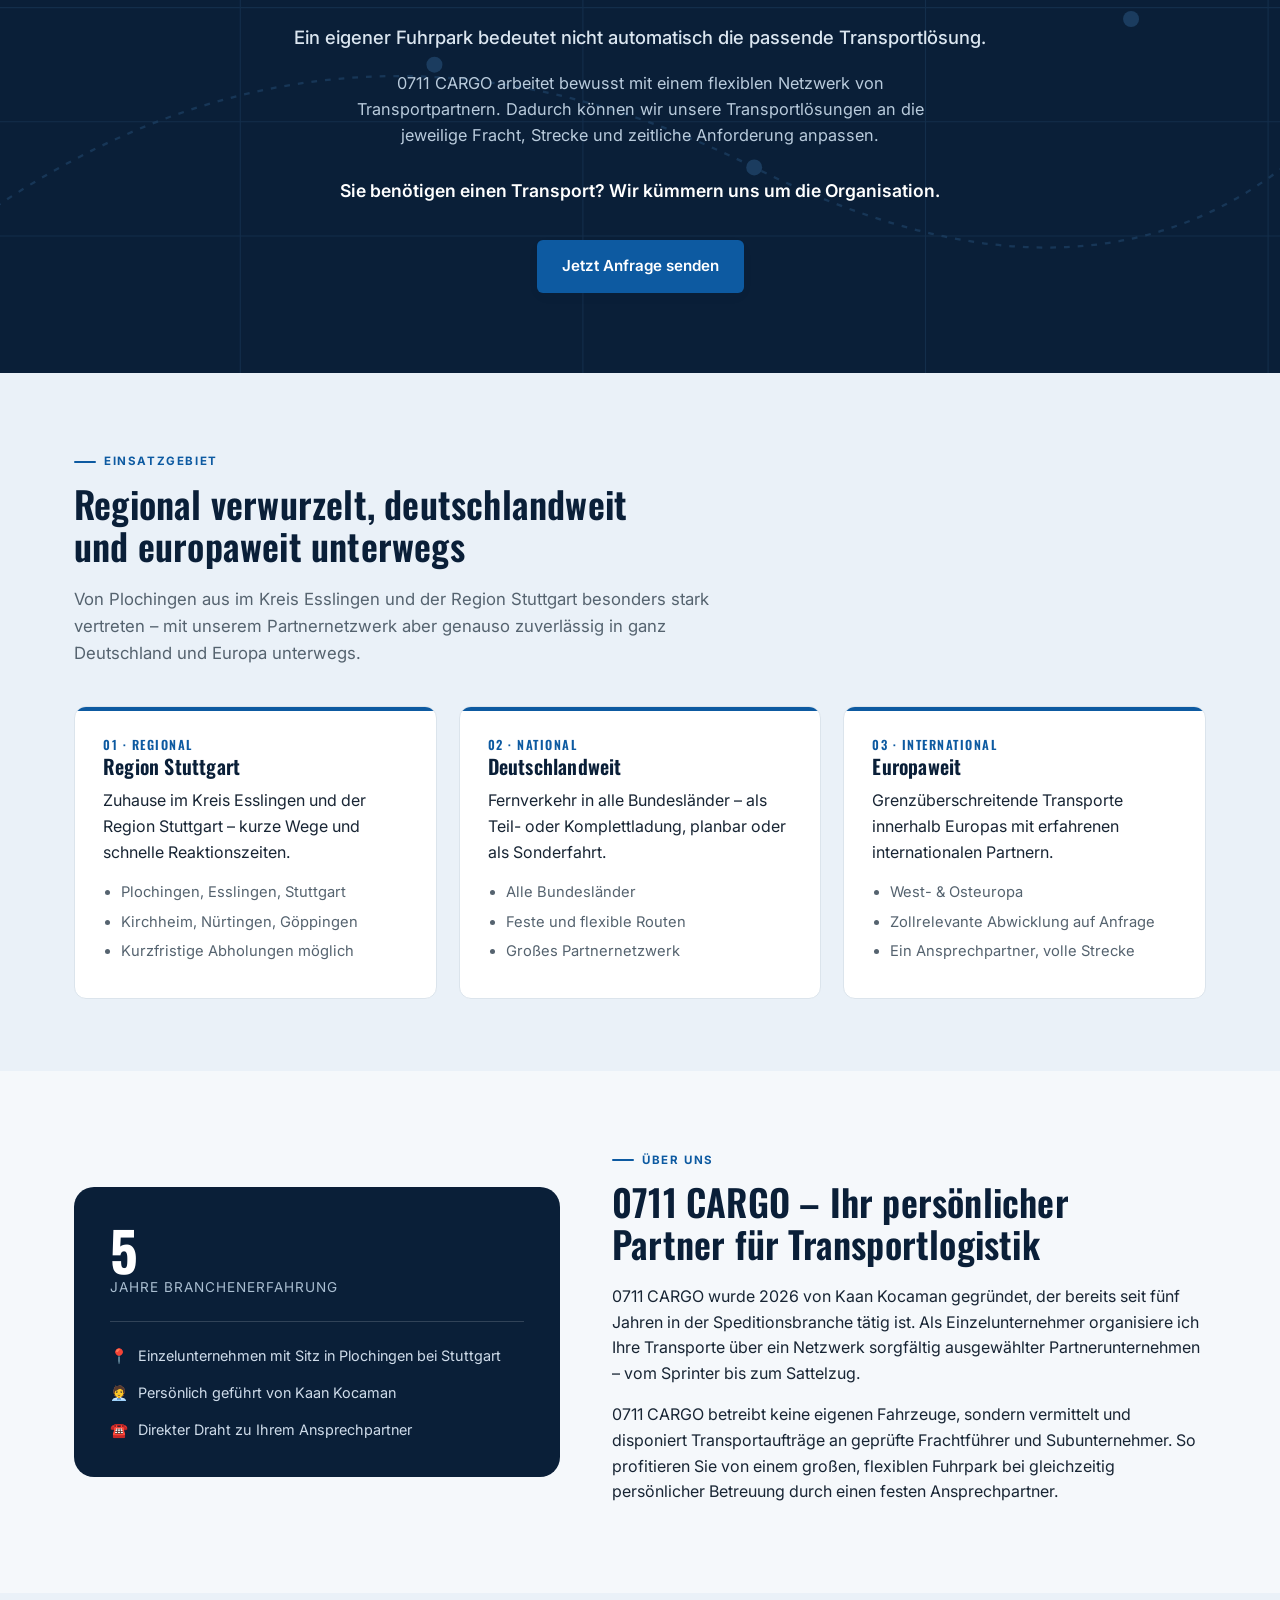
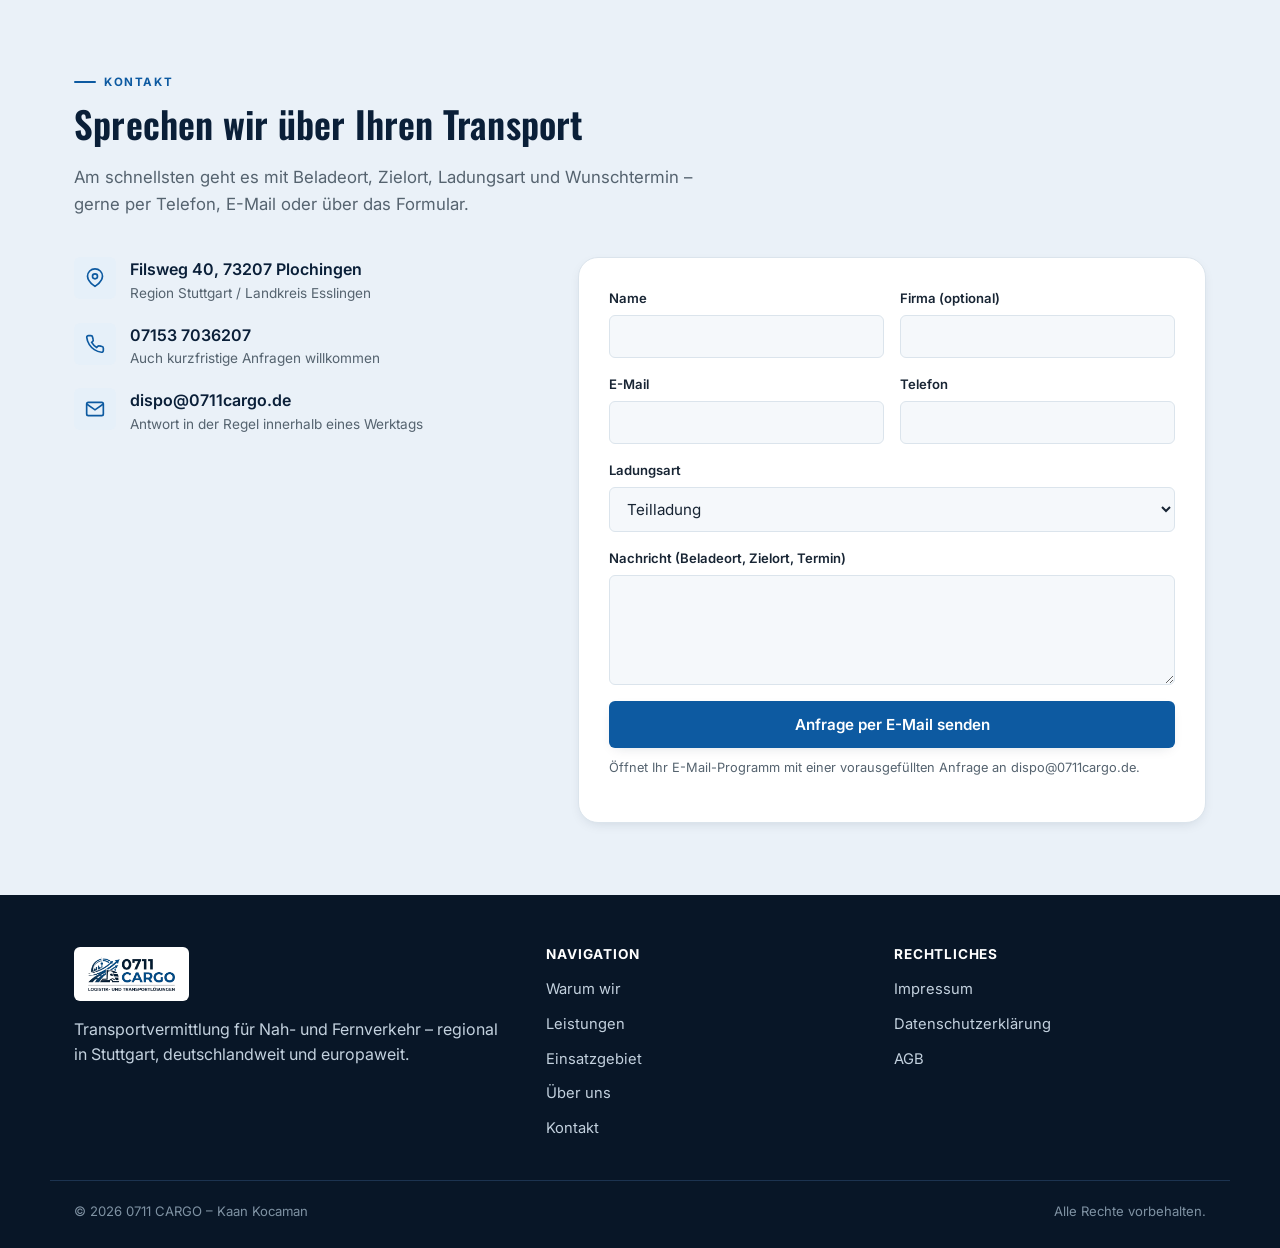
==== commit 68e10d56: "Add files via upload" ====
--- a/index.html
+++ b/index.html
@@ -140,24 +140,51 @@
             <stop offset="0" stop-color="#0e2c4c"/><stop offset="1" stop-color="#173a5c"/>
           </linearGradient></defs>
           <rect width="1600" height="220" fill="url(#sky2)"/>
-          <polygon points="0,220 0,60 1600,60 1600,220" fill="#1e4870"/>
-          <rect x="0" y="60" width="1600" height="10" fill="#2b5a86"/>
-          <g fill="#f0ae54">
-            <rect x="180" y="150" width="76" height="20"/><rect x="180" y="118" width="76" height="20"/><rect x="180" y="86" width="76" height="20"/>
-            <rect x="270" y="150" width="76" height="20"/><rect x="270" y="118" width="76" height="20"/>
-            <rect x="1250" y="150" width="76" height="20"/><rect x="1250" y="118" width="76" height="20"/><rect x="1250" y="86" width="76" height="20"/>
-            <rect x="1340" y="150" width="76" height="20"/><rect x="1340" y="118" width="76" height="20"/>
-          </g>
-          <g fill="#4a97d6" opacity="0.9">
-            <rect x="700" y="130" width="60" height="14"/><rect x="700" y="104" width="60" height="14"/><rect x="700" y="78" width="60" height="14"/>
-            <rect x="770" y="130" width="60" height="14"/><rect x="770" y="104" width="60" height="14"/>
-            <rect x="840" y="130" width="60" height="14"/>
-          </g>
-          <g transform="translate(1000,178)">
-            <rect x="-10" y="-55" width="26" height="55" fill="#3f8fd6"/>
-            <rect x="-46" y="-82" width="16" height="27" fill="#3f8fd6"/>
-            <rect x="-46" y="-84" width="60" height="8" fill="#3f8fd6"/>
-            <circle cx="-2" cy="2" r="8" fill="#0a1420"/><circle cx="12" cy="2" r="8" fill="#0a1420"/>
+          <rect x="0" y="178" width="1600" height="42" fill="#123354"/>
+          <line x1="0" y1="178" x2="1600" y2="178" stroke="#2b5a86" stroke-width="2"/>
+
+          <polygon points="540,54 800,16 1060,54" fill="#173a5c"/>
+          <rect x="560" y="54" width="480" height="124" fill="#1e4870"/>
+          <rect x="600" y="76" width="46" height="34" rx="2" fill="#cfe3f4" opacity="0.16"/>
+          <rect x="954" y="76" width="46" height="34" rx="2" fill="#cfe3f4" opacity="0.16"/>
+          <rect x="754" y="98" width="92" height="80" rx="4" fill="#123354"/>
+          <line x1="754" y1="114" x2="846" y2="114" stroke="#3f8fd6" stroke-width="3"/>
+          <line x1="754" y1="130" x2="846" y2="130" stroke="#3f8fd6" stroke-width="3"/>
+          <line x1="754" y1="146" x2="846" y2="146" stroke="#3f8fd6" stroke-width="3"/>
+          <line x1="754" y1="162" x2="846" y2="162" stroke="#3f8fd6" stroke-width="3"/>
+
+          <g transform="translate(180,178)">
+            <rect x="-38" y="0" width="76" height="10" fill="#8a5a20"/>
+            <rect x="-34" y="-38" width="68" height="38" rx="3" fill="#f0ae54"/>
+            <line x1="-34" y1="-19" x2="34" y2="-19" stroke="#0e2c4c" stroke-width="2"/>
+            <rect x="-34" y="-76" width="68" height="38" rx="3" fill="#f0ae54"/>
+            <line x1="-34" y1="-57" x2="34" y2="-57" stroke="#0e2c4c" stroke-width="2"/>
+          </g>
+          <g transform="translate(292,178)">
+            <rect x="-34" y="0" width="68" height="10" fill="#2b5a86"/>
+            <rect x="-30" y="-42" width="60" height="42" rx="3" fill="#4a97d6"/>
+            <line x1="-30" y1="-21" x2="30" y2="-21" stroke="#0e2c4c" stroke-width="2"/>
+          </g>
+          <g transform="translate(1310,178)">
+            <rect x="-38" y="0" width="76" height="10" fill="#8a5a20"/>
+            <rect x="-34" y="-38" width="68" height="38" rx="3" fill="#f0ae54"/>
+            <line x1="-34" y1="-19" x2="34" y2="-19" stroke="#0e2c4c" stroke-width="2"/>
+            <rect x="-34" y="-76" width="68" height="38" rx="3" fill="#f0ae54"/>
+            <line x1="-34" y1="-57" x2="34" y2="-57" stroke="#0e2c4c" stroke-width="2"/>
+          </g>
+          <g transform="translate(1420,178)">
+            <rect x="-34" y="0" width="68" height="10" fill="#2b5a86"/>
+            <rect x="-30" y="-42" width="60" height="42" rx="3" fill="#4a97d6"/>
+            <line x1="-30" y1="-21" x2="30" y2="-21" stroke="#0e2c4c" stroke-width="2"/>
+          </g>
+
+          <g transform="translate(1120,178)">
+            <circle cx="-14" cy="-6" r="10" fill="#0a1420"/><circle cx="12" cy="-6" r="10" fill="#0a1420"/>
+            <rect x="-30" y="-40" width="44" height="30" rx="2" fill="#f0ae54"/>
+            <rect x="6" y="-16" width="34" height="8" fill="#8a5a20"/>
+            <rect x="-34" y="-72" width="8" height="34" fill="#c98f3a"/>
+            <rect x="4" y="-72" width="8" height="34" fill="#c98f3a"/>
+            <rect x="-34" y="-76" width="46" height="6" fill="#c98f3a"/>
           </g>
         </svg>
       </div>
@@ -167,14 +194,33 @@
             <stop offset="0" stop-color="#0e2c4c"/><stop offset="1" stop-color="#1a4569"/>
           </linearGradient></defs>
           <rect width="1600" height="220" fill="url(#sky3)"/>
-          <rect x="480" y="20" width="640" height="150" rx="20" fill="#1e4870"/>
-          <rect x="510" y="42" width="580" height="90" rx="12" fill="#cfe3f4" opacity="0.16"/>
-          <polygon points="630,132 800,58 970,132" fill="#123354" opacity="0.9"/>
-          <line x1="630" y1="132" x2="970" y2="132" stroke="#e9edf1" stroke-width="6" stroke-dasharray="18 14" opacity="0.85"/>
-          <circle cx="700" cy="182" r="30" fill="none" stroke="#3f8fd6" stroke-width="7"/>
-          <line x1="700" y1="182" x2="700" y2="158" stroke="#3f8fd6" stroke-width="6"/>
-          <line x1="700" y1="182" x2="720" y2="182" stroke="#3f8fd6" stroke-width="6"/>
-          <path d="M900 150 a34 34 0 0 1 0 68" fill="none" stroke="#3f8fd6" stroke-width="8" opacity="0.8"/>
+          <rect x="0" y="178" width="1600" height="42" fill="#123354"/>
+          <line x1="0" y1="178" x2="1600" y2="178" stroke="#2b5a86" stroke-width="2"/>
+
+          <rect x="650" y="150" width="300" height="14" rx="3" fill="#2b5a86"/>
+          <rect x="672" y="164" width="18" height="16" fill="#1e4870"/>
+          <rect x="908" y="164" width="18" height="16" fill="#1e4870"/>
+
+          <rect x="748" y="172" width="34" height="8" fill="#1e4870"/>
+          <rect x="700" y="88" width="132" height="84" rx="6" fill="#1e4870"/>
+          <rect x="712" y="100" width="108" height="58" rx="3" fill="#cfe3f4" opacity="0.16"/>
+          <path d="M726 138 l24 -20 l18 12 l32 -28" fill="none" stroke="#4a97d6" stroke-width="4" stroke-linecap="round" stroke-linejoin="round"/>
+          <circle cx="740" cy="122" r="4" fill="#4a97d6"/>
+
+          <path d="M898 152 q22 -14 44 0 l6 26 h-56 z" fill="#123354" stroke="#3f8fd6" stroke-width="2"/>
+          <circle cx="920" cy="106" r="22" fill="#f0ae54"/>
+          <path d="M888 100 a32 32 0 0 1 64 0" fill="none" stroke="#3f8fd6" stroke-width="7" stroke-linecap="round"/>
+          <circle cx="889" cy="110" r="7" fill="#3f8fd6"/>
+          <path d="M889 117 q6 20 26 21" fill="none" stroke="#3f8fd6" stroke-width="4" stroke-linecap="round" fill-opacity="0"/>
+          <circle cx="915" cy="138" r="3.5" fill="#3f8fd6"/>
+
+          <g transform="translate(1015,68)">
+            <rect x="-48" y="-30" width="96" height="52" rx="14" fill="#123354" stroke="#4a97d6" stroke-width="2"/>
+            <polygon points="-18,20 -2,20 -12,36" fill="#123354" stroke="#4a97d6" stroke-width="2"/>
+            <circle cx="-22" cy="-4" r="4.5" fill="#4a97d6"/>
+            <circle cx="0" cy="-4" r="4.5" fill="#4a97d6"/>
+            <circle cx="22" cy="-4" r="4.5" fill="#4a97d6"/>
+          </g>
         </svg>
       </div>
       <div class="hero-slide" data-slide="3">
@@ -480,6 +526,7 @@
       <ul>
         <li><a href="impressum.html">Impressum</a></li>
         <li><a href="datenschutz.html">Datenschutzerklärung</a></li>
+        <li><a href="agb.html">AGB</a></li>
       </ul>
     </div>
   </div>
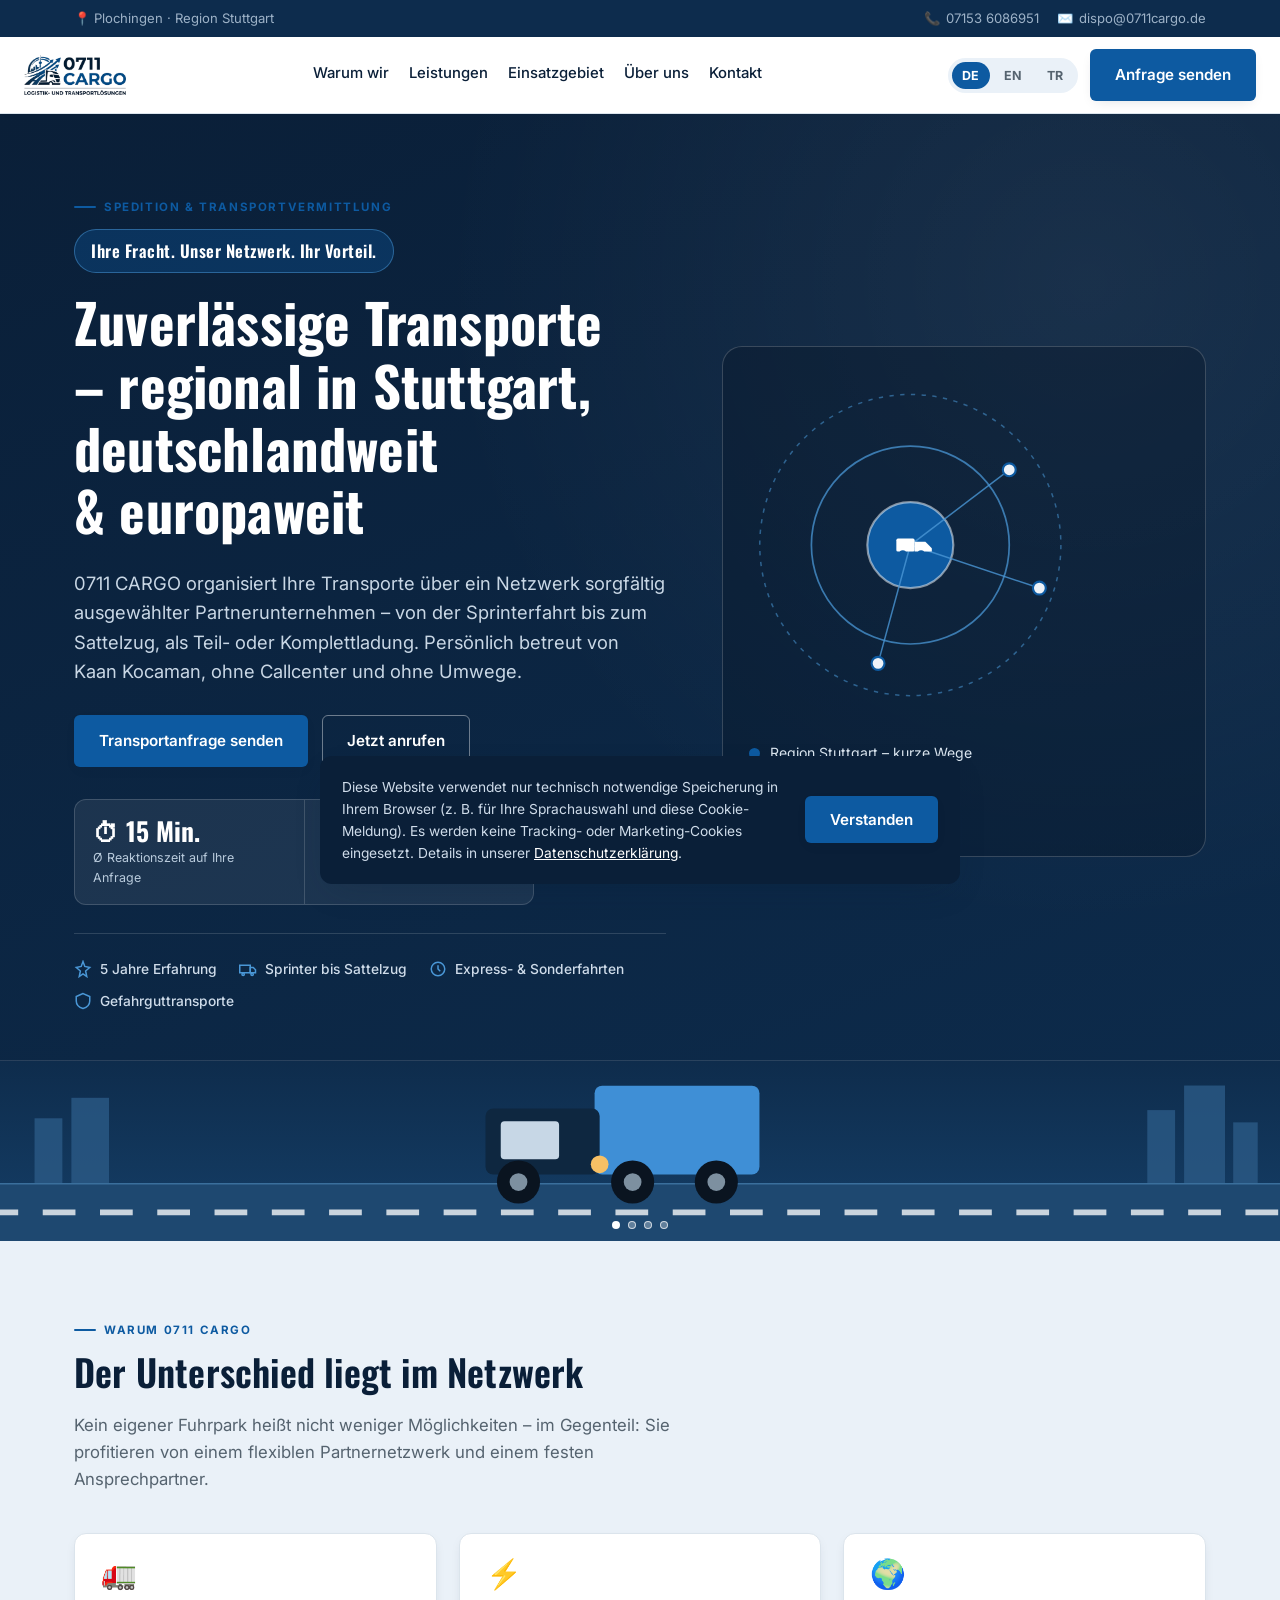
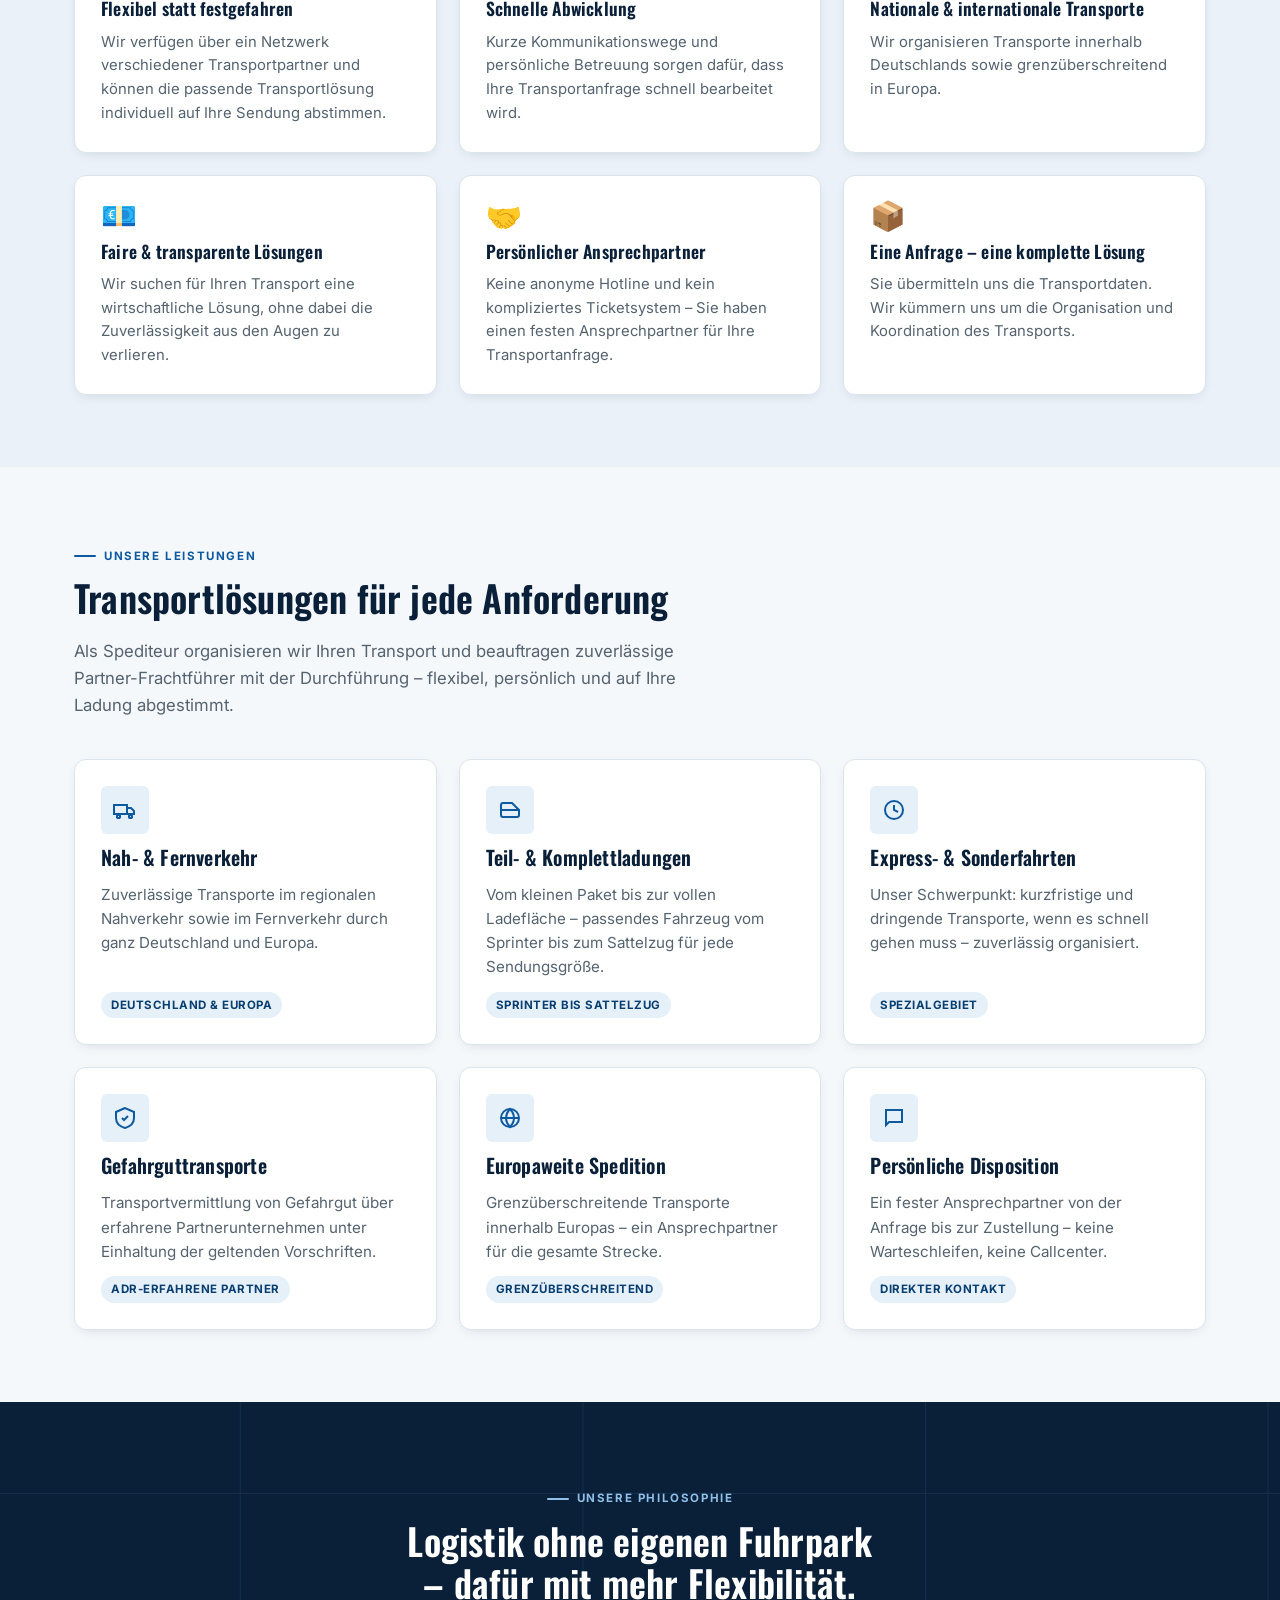
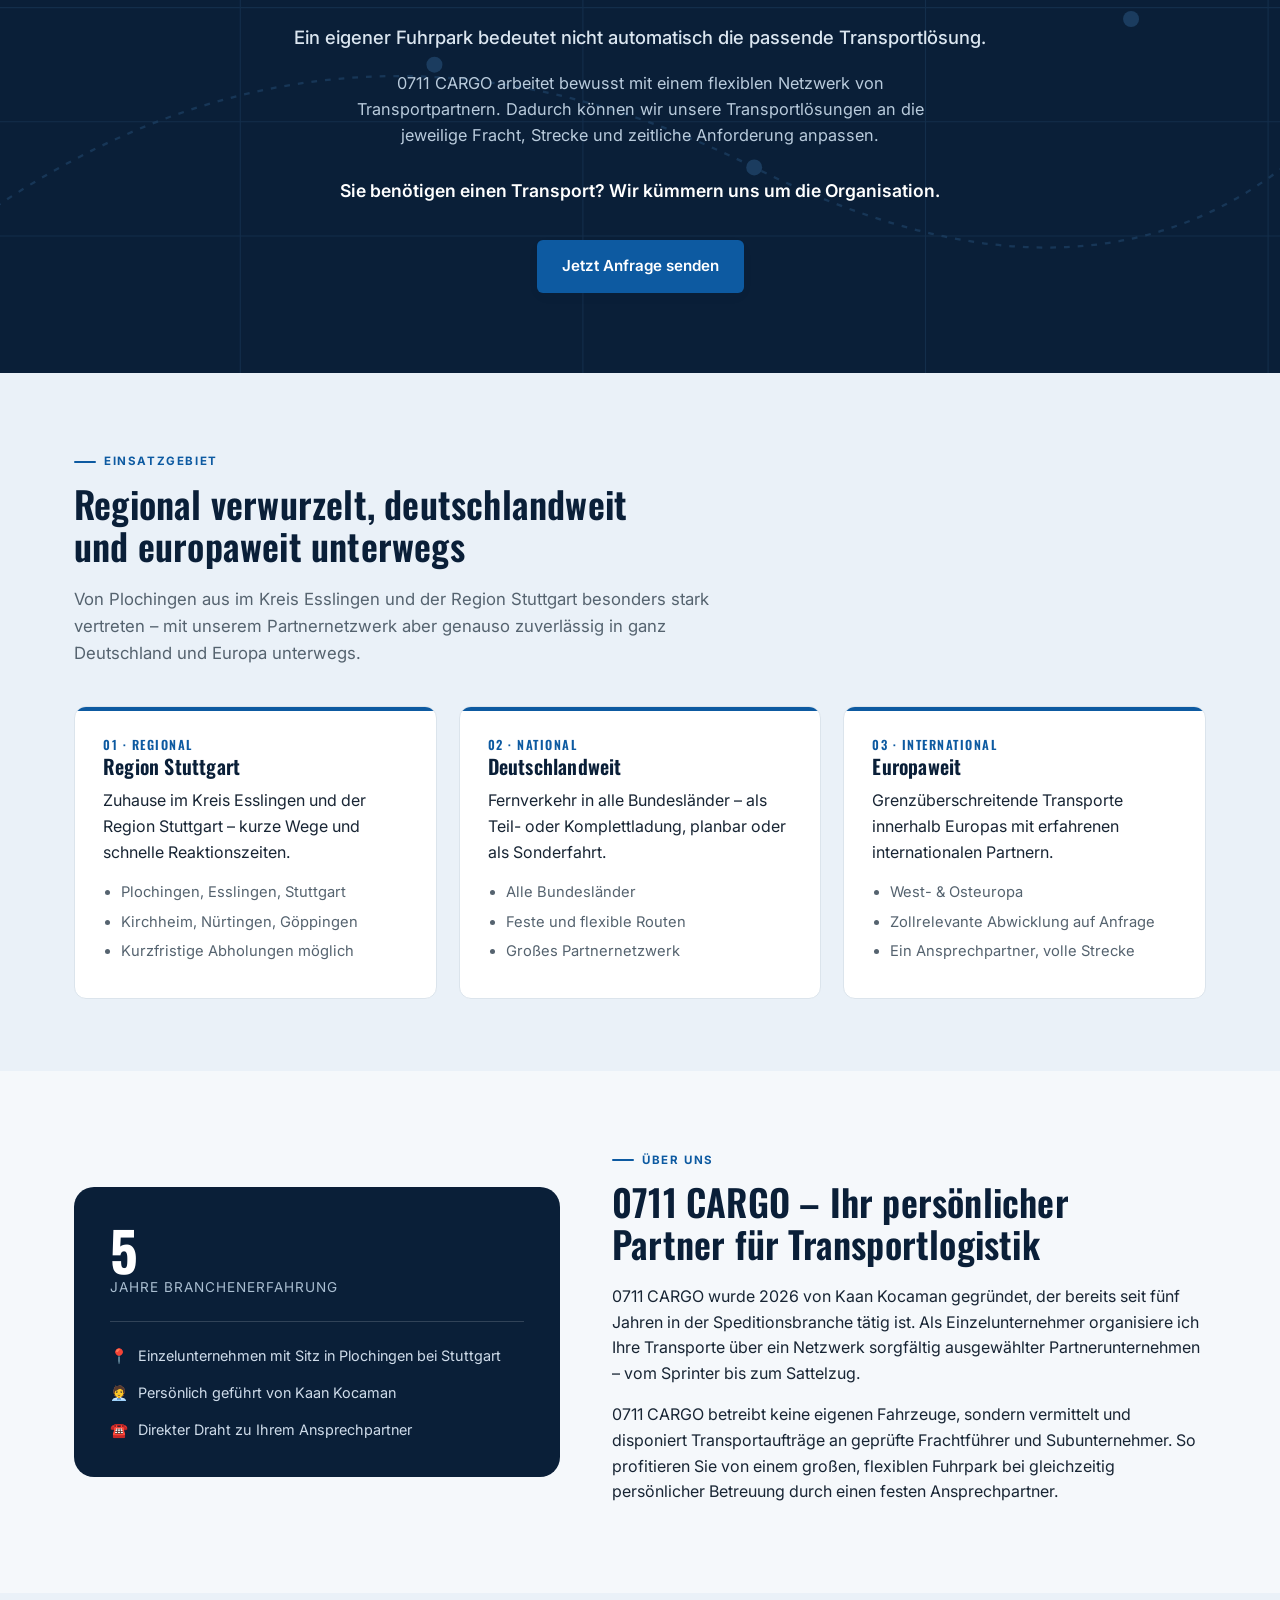
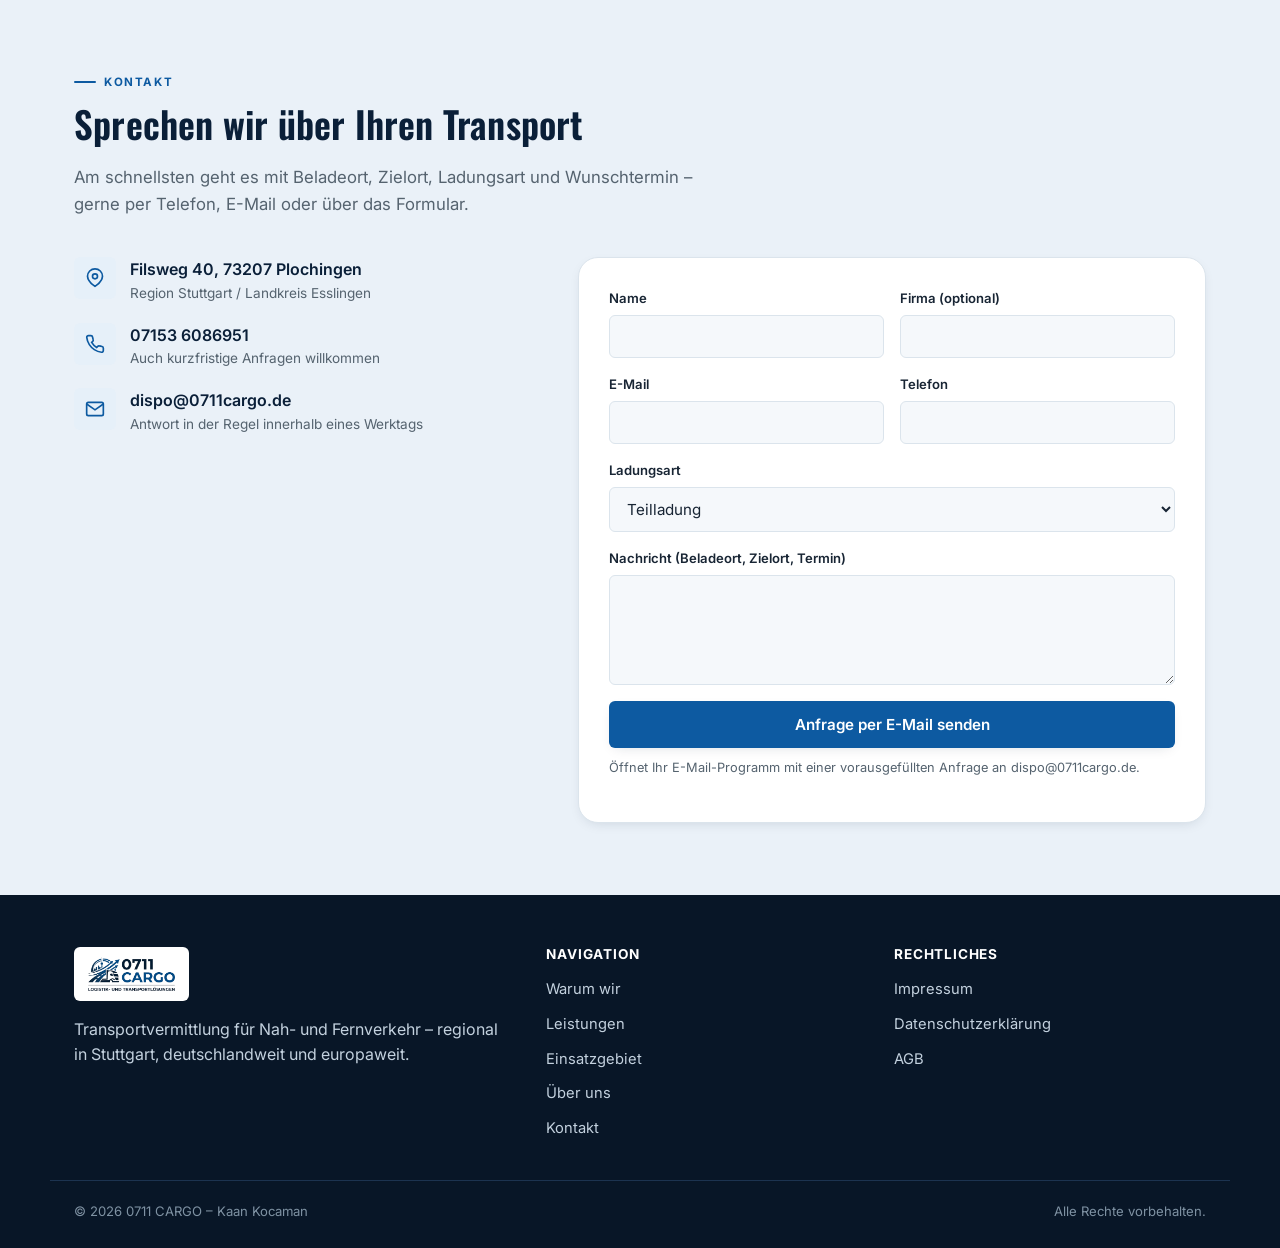
==== commit c8138ce7: "Add files via upload" ====
--- a/index.html
+++ b/index.html
@@ -15,7 +15,7 @@
       <span>📍 Plochingen · Region Stuttgart</span>
     </div>
     <div class="topbar-links">
-      <span>📞 <a href="tel:+4971537036207">07153 7036207</a></span>
+      <span>📞 <a href="tel:+4971536086951">07153 6086951</a></span>
       <span>✉️ <a href="mailto:dispo@0711cargo.de">dispo@0711cargo.de</a></span>
     </div>
   </div>
@@ -54,7 +54,7 @@
       <p class="lead" data-i18n="hero.lead">0711 CARGO organisiert Ihre Transporte über ein Netzwerk sorgfältig ausgewählter Partnerunternehmen – von der Sprinterfahrt bis zum Sattelzug, als Teil- oder Komplettladung. Persönlich betreut von Kaan Kocaman, ohne Callcenter und ohne Umwege.</p>
       <div class="hero-ctas">
         <a href="#kontakt" class="btn btn-primary" data-i18n="hero.cta1">Transportanfrage senden</a>
-        <a href="tel:+4971537036207" class="btn btn-outline" data-i18n="hero.cta2">Jetzt anrufen</a>
+        <a href="tel:+4971536086951" class="btn btn-outline" data-i18n="hero.cta2">Jetzt anrufen</a>
       </div>
       <div class="hero-stats">
         <div class="stat">
@@ -454,7 +454,7 @@
         </div>
         <div class="row">
           <div class="icon"><svg width="20" height="20" viewBox="0 0 24 24" fill="none" stroke="currentColor" stroke-width="2"><path d="M22 16.9v3a2 2 0 0 1-2.2 2 19.8 19.8 0 0 1-8.6-3.1 19.5 19.5 0 0 1-6-6 19.8 19.8 0 0 1-3.1-8.7A2 2 0 0 1 4.1 2h3a2 2 0 0 1 2 1.7c.1 1 .4 2 .7 3a2 2 0 0 1-.5 2.1L8 10.1a16 16 0 0 0 6 6l1.3-1.3a2 2 0 0 1 2.1-.5c1 .3 2 .5 3 .7a2 2 0 0 1 1.6 2z"/></svg></div>
-          <div><a href="tel:+4971537036207">07153 7036207</a><p class="hint" data-i18n="contact.hint2">Auch kurzfristige Anfragen willkommen</p></div>
+          <div><a href="tel:+4971536086951">07153 6086951</a><p class="hint" data-i18n="contact.hint2">Auch kurzfristige Anfragen willkommen</p></div>
         </div>
         <div class="row">
           <div class="icon"><svg width="20" height="20" viewBox="0 0 24 24" fill="none" stroke="currentColor" stroke-width="2"><rect x="2" y="4" width="20" height="16" rx="2"/><path d="m2 6 10 7L22 6"/></svg></div>
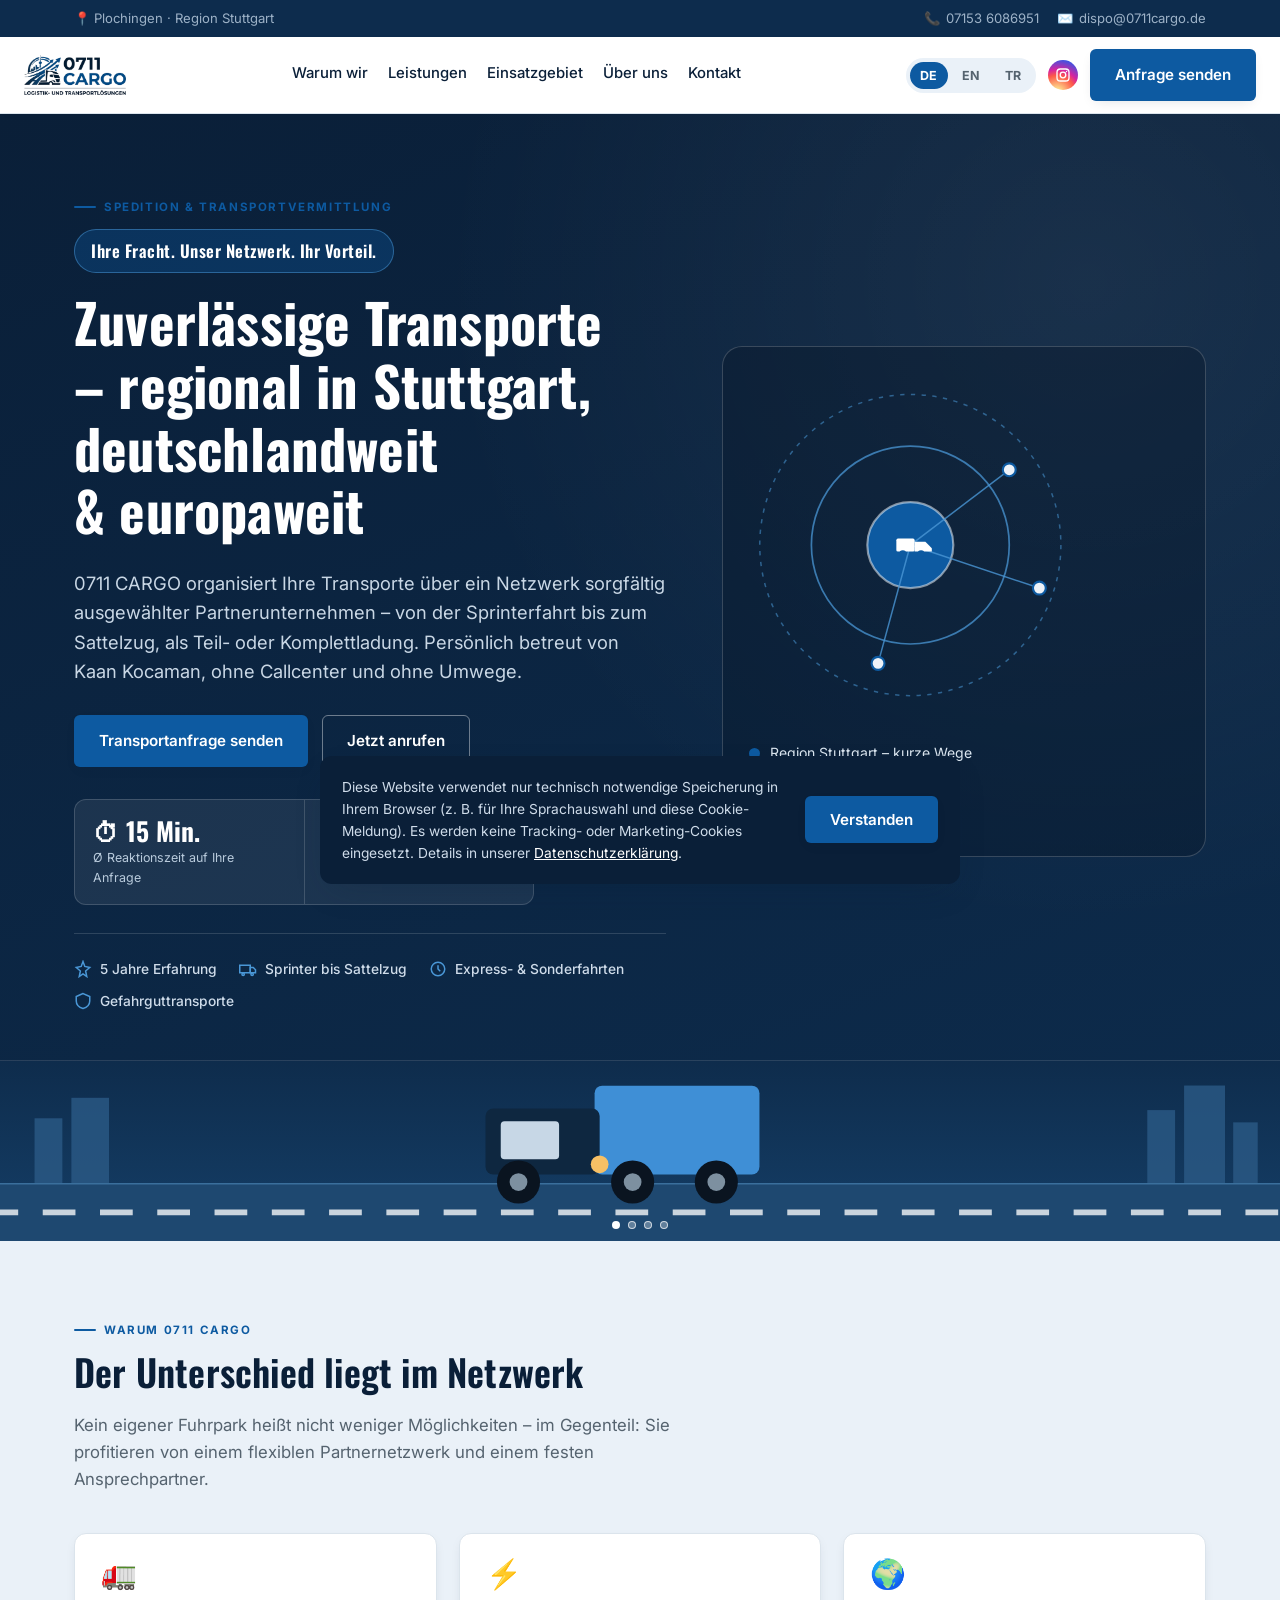
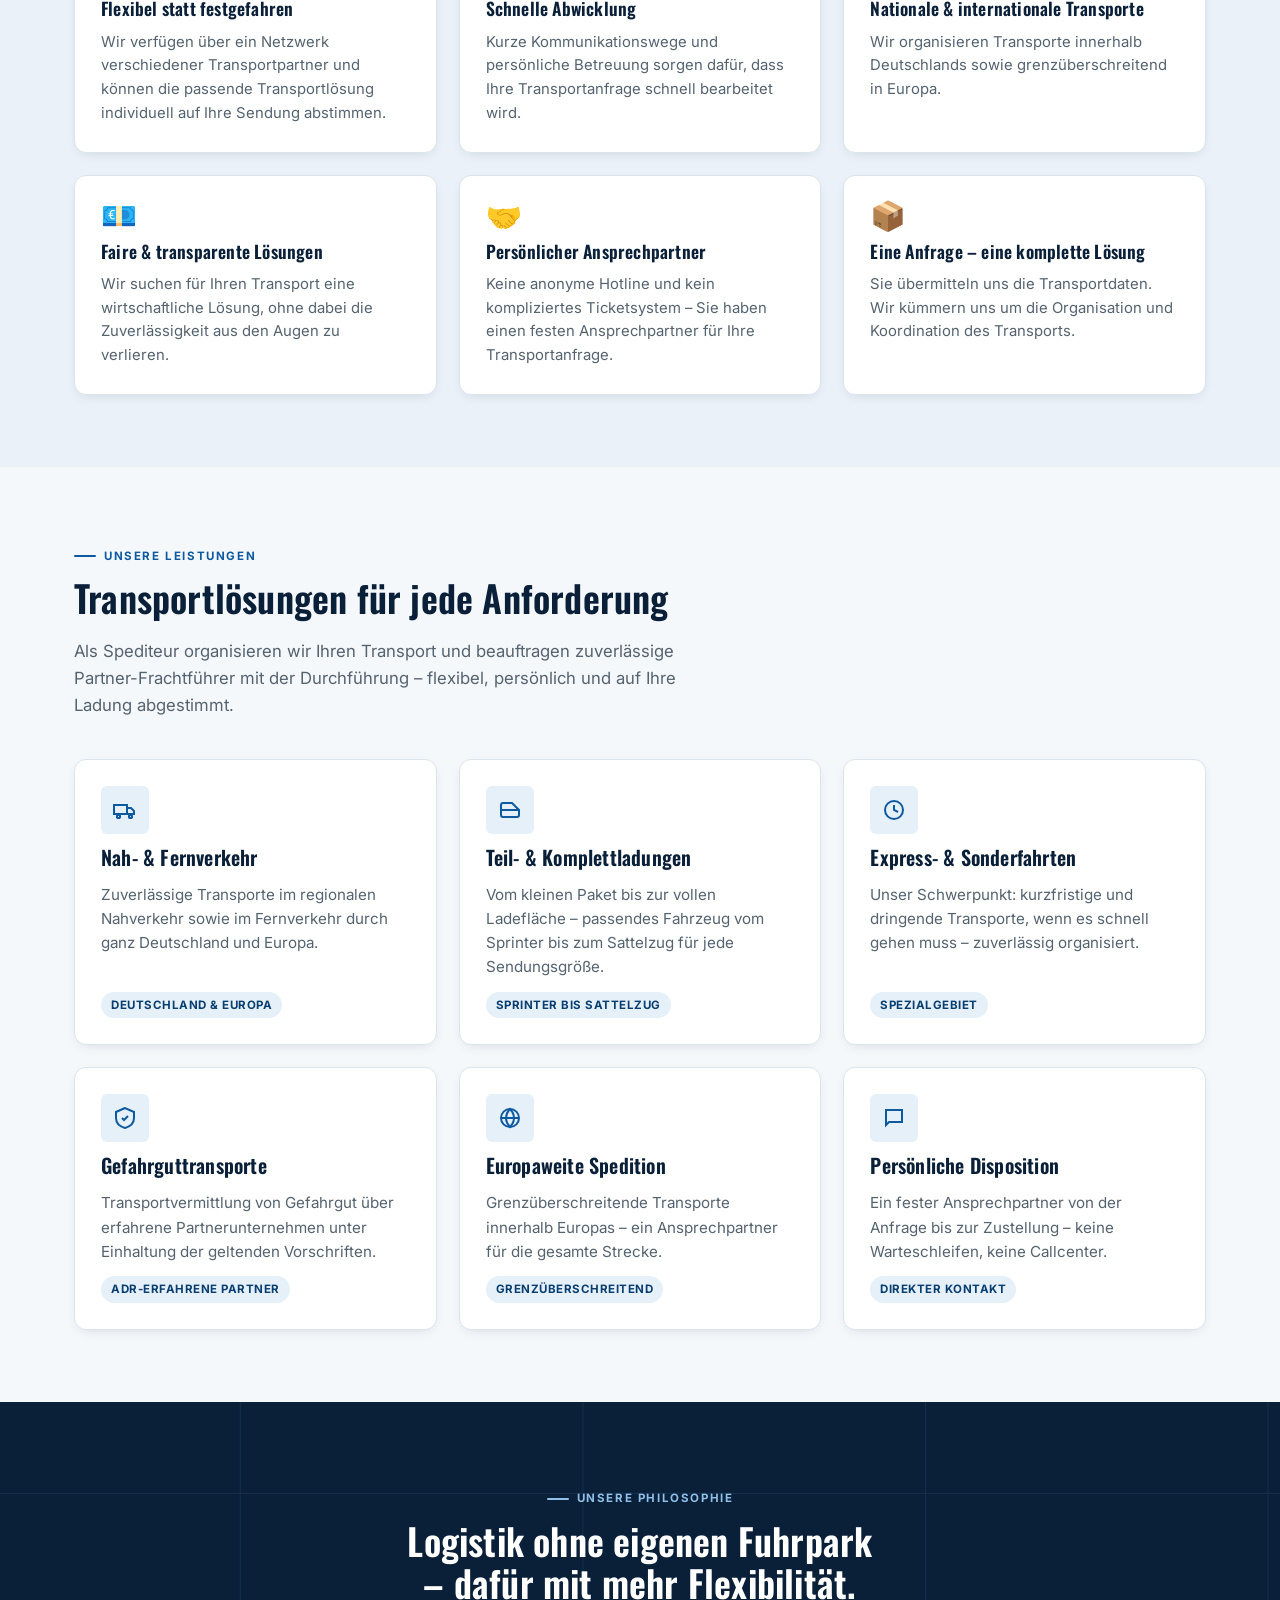
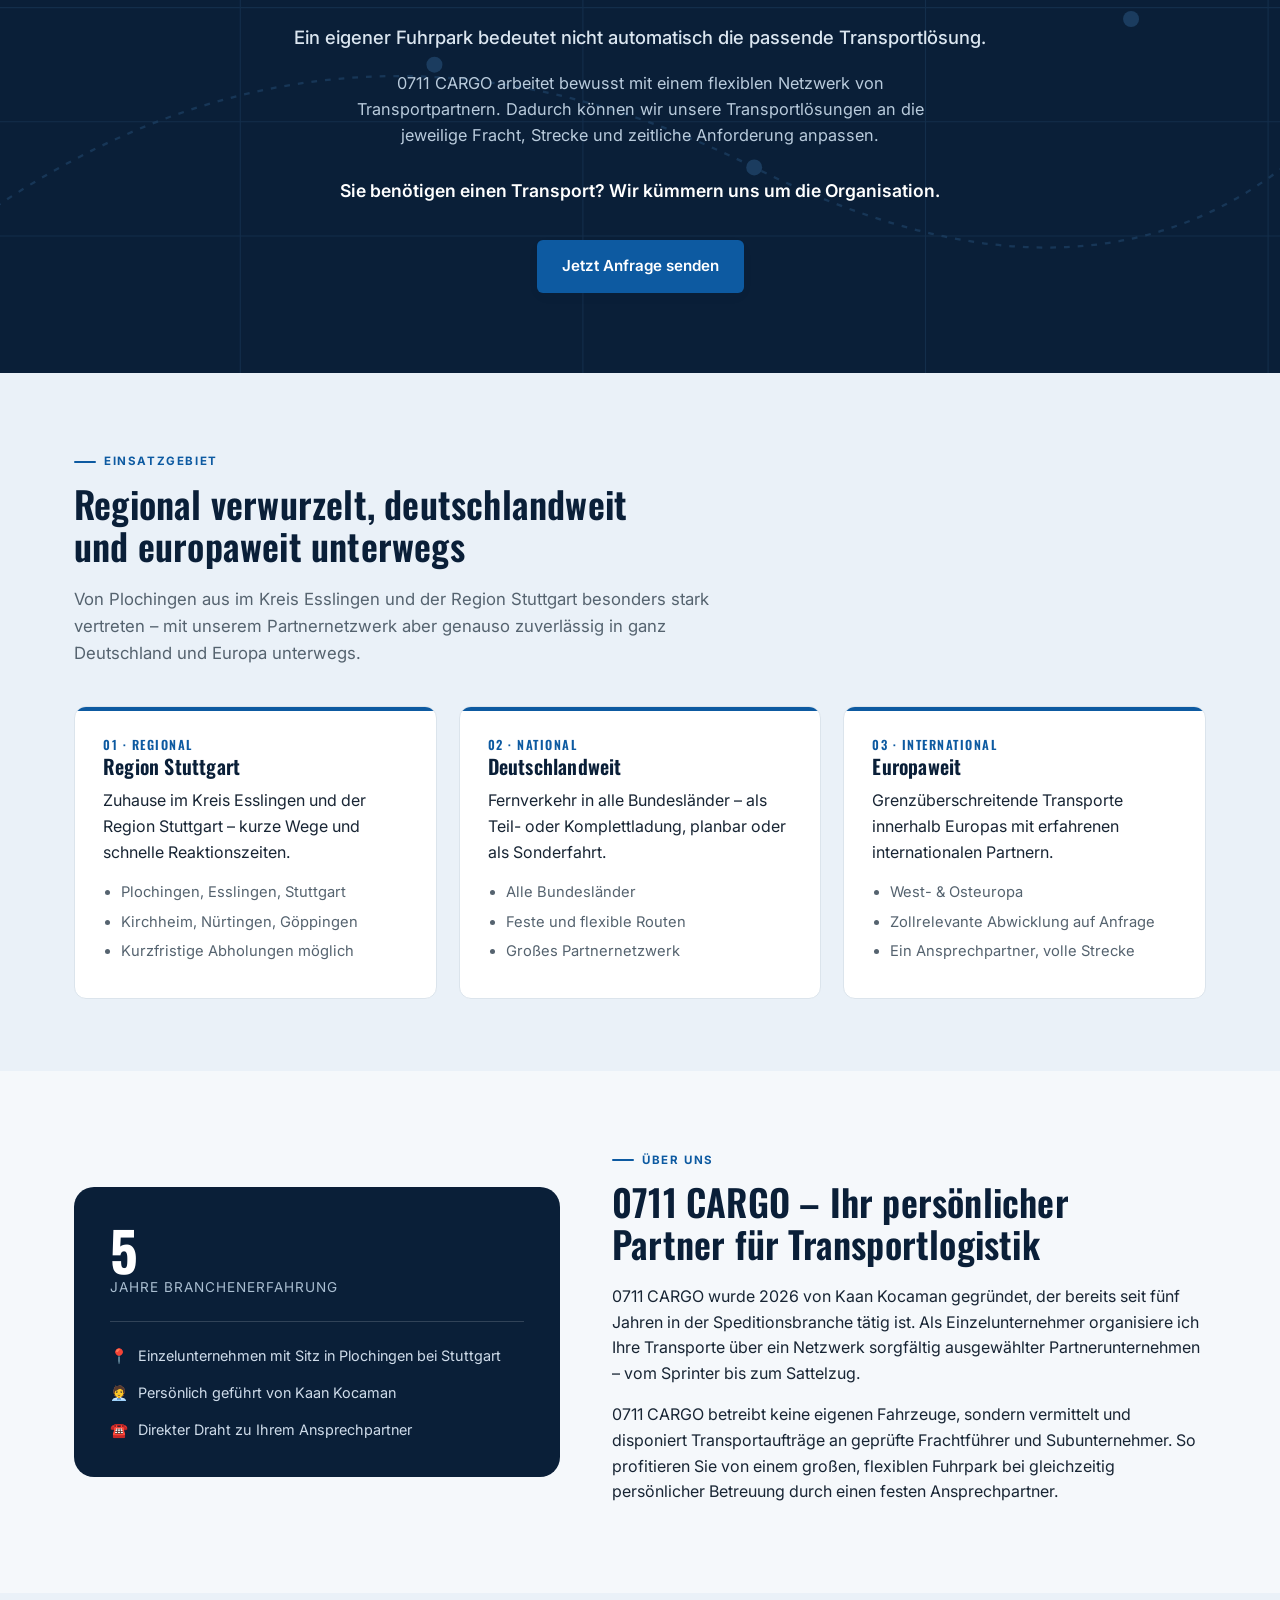
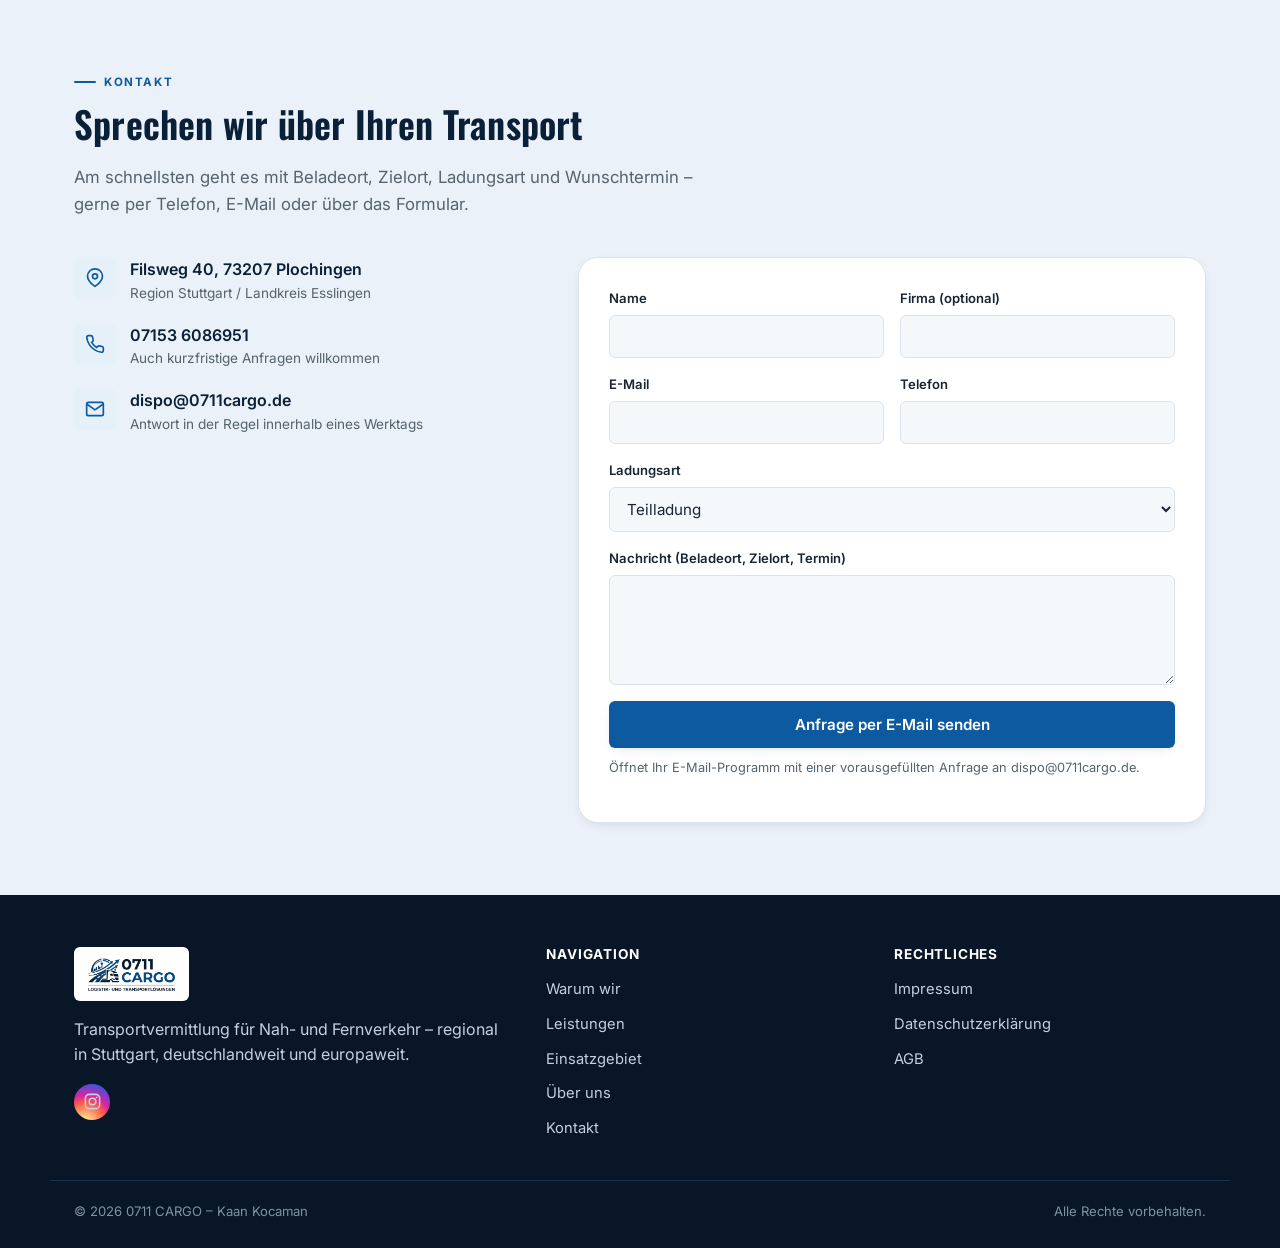
==== commit 9ad4d89e: "Add files via upload" ====
--- a/index.html
+++ b/index.html
@@ -6,7 +6,6 @@
 <title>0711 CARGO</title>
 <link rel="stylesheet" href="https://fonts.googleapis.com/css2?family=Oswald:wght@500;600;700&family=Inter:wght@400;500;600;700;800&display=swap">
 <link rel="stylesheet" href="style.css">
-<meta name="description" content="0711 CARGO – Spedition und Transportvermittlung aus Plochingen bei Stuttgart. Nah- und Fernverkehr, Teil- und Komplettladungen, Express- und Sonderfahrten, Gefahrguttransporte – regional, deutschlandweit und europaweit.">
 </head>
 <body>
 <div class="topbar">
@@ -39,6 +38,9 @@
         <button type="button" data-lang="en">EN</button>
         <button type="button" data-lang="tr">TR</button>
       </div>
+      <a href="https://www.instagram.com/0711cargo/" target="_blank" rel="noopener" class="ig-btn" aria-label="0711 CARGO auf Instagram">
+        <svg viewBox="0 0 24 24" fill="none" stroke="currentColor" stroke-width="2"><rect x="3" y="3" width="18" height="18" rx="5"/><circle cx="12" cy="12" r="4.2"/><circle cx="17.3" cy="6.7" r="1.1" fill="currentColor" stroke="none"/></svg>
+      </a>
       <a href="#kontakt" class="btn btn-primary desktop-only" data-i18n="nav.cta">Anfrage senden</a>
       <button class="menu-toggle" id="menuToggle" aria-label="Menü öffnen" aria-expanded="false" aria-controls="mainnav">☰</button>
     </div>
@@ -510,6 +512,11 @@
     <div>
       <div class="footer-brand"><img src="logo.png" alt="0711 CARGO"></div>
       <p data-i18n="footer.claim">Transportvermittlung für Nah- und Fernverkehr – regional in Stuttgart, deutschlandweit und europaweit.</p>
+      <div class="footer-social">
+        <a href="https://www.instagram.com/0711cargo/" target="_blank" rel="noopener" class="ig-btn" aria-label="0711 CARGO auf Instagram">
+          <svg viewBox="0 0 24 24" fill="none" stroke="currentColor" stroke-width="2"><rect x="3" y="3" width="18" height="18" rx="5"/><circle cx="12" cy="12" r="4.2"/><circle cx="17.3" cy="6.7" r="1.1" fill="currentColor" stroke="none"/></svg>
+        </a>
+      </div>
     </div>
     <div>
       <h4 data-i18n="footer.nav">Navigation</h4>
--- a/style.css
+++ b/style.css
@@ -169,6 +169,18 @@
 .nav-actions .btn-primary{ white-space:nowrap; flex:0 0 auto; }
 .menu-toggle{ display:none; background:none; border:none; color:var(--heading); font-size:1.6rem; cursor:pointer; flex:0 0 auto; }
 
+.ig-btn{
+  display:inline-flex; align-items:center; justify-content:center; flex:0 0 auto;
+  width:30px; height:30px; border-radius:999px; color:#fff;
+  background:radial-gradient(circle at 30% 110%, #fdf497 0%, #fdf497 5%, #fd5949 45%, #d6249f 60%, #285AEB 90%);
+  transition:transform .15s ease, box-shadow .15s ease; text-decoration:none;
+}
+.ig-btn:hover{ transform:translateY(-1px); box-shadow:0 6px 14px -4px rgba(214,36,159,0.55); }
+.ig-btn svg{ width:16px; height:16px; display:block; }
+.footer-social{ display:flex; gap:10px; margin-top:16px; }
+.footer-social .ig-btn{ width:36px; height:36px; }
+.footer-social .ig-btn svg{ width:19px; height:19px; }
+
 @media (max-width:1080px){
   nav.mainnav{
     position:absolute; top:100%; left:0; right:0; background:var(--surface);
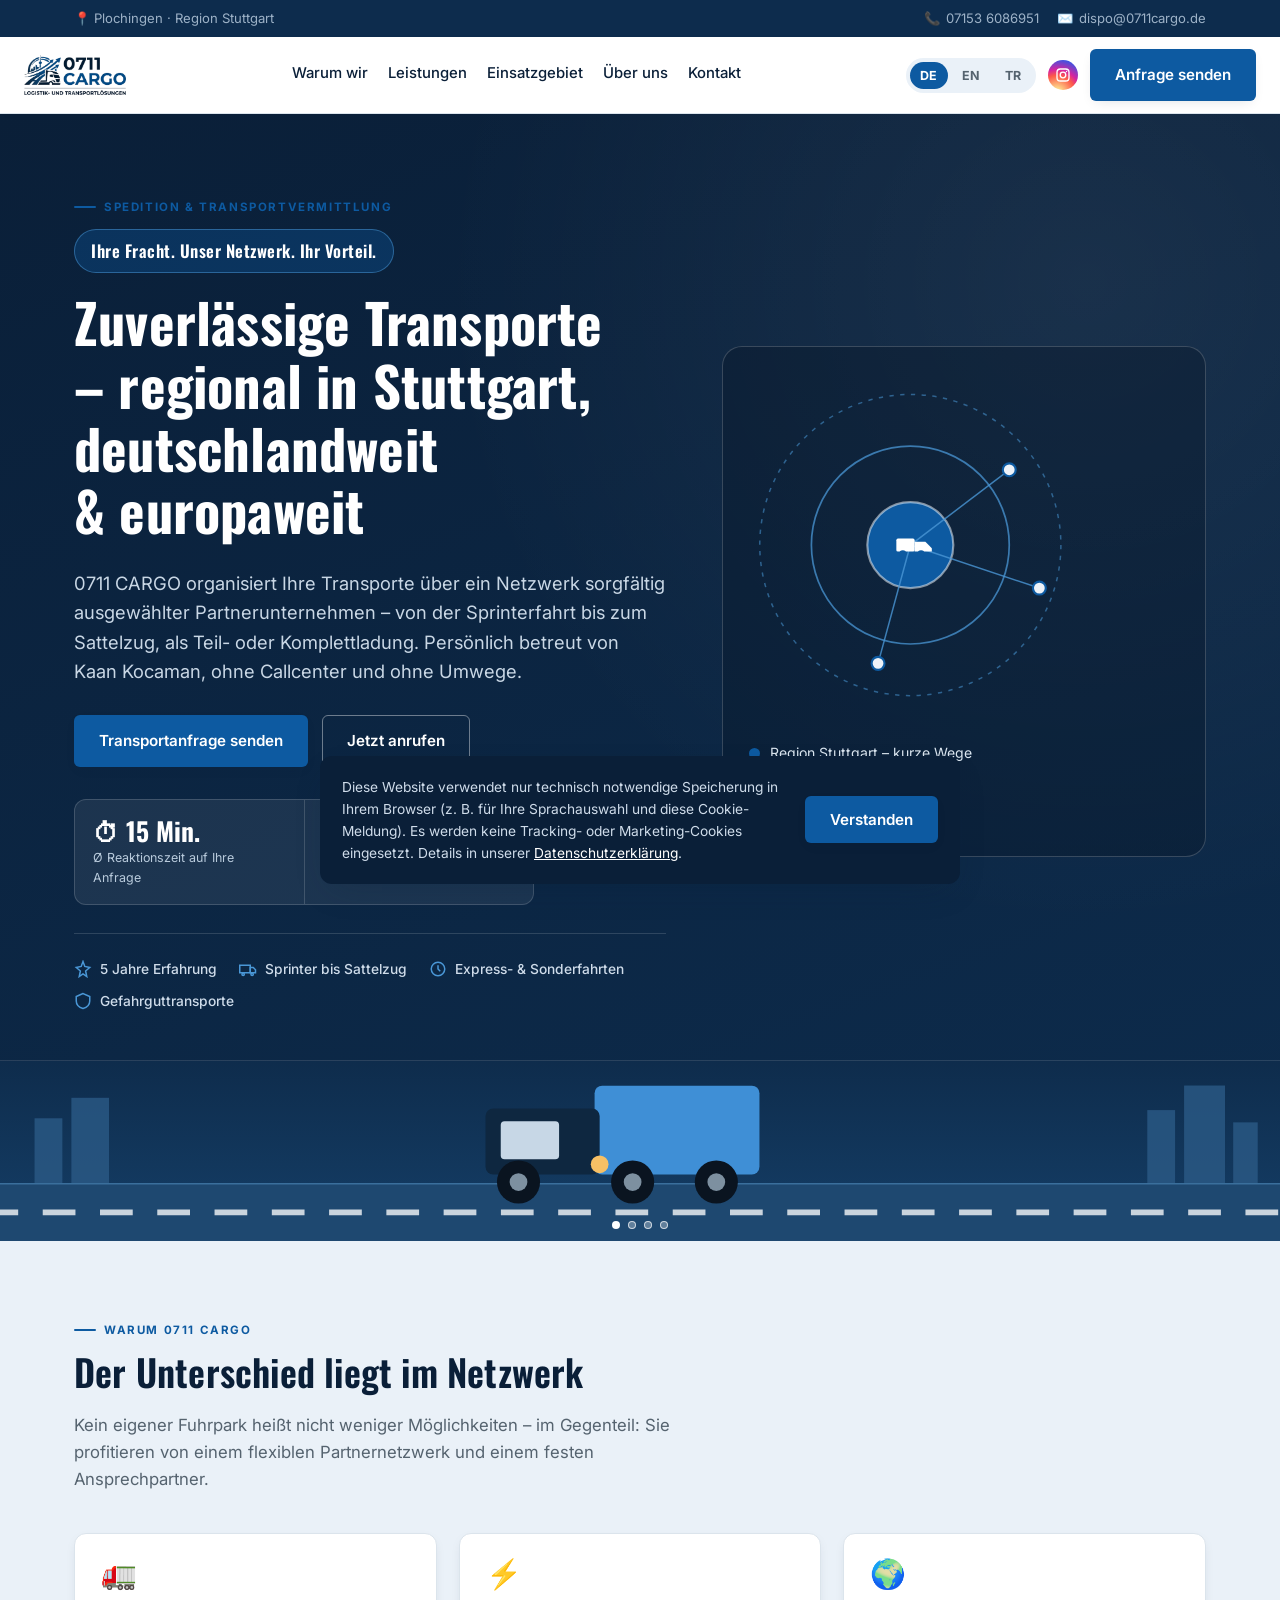
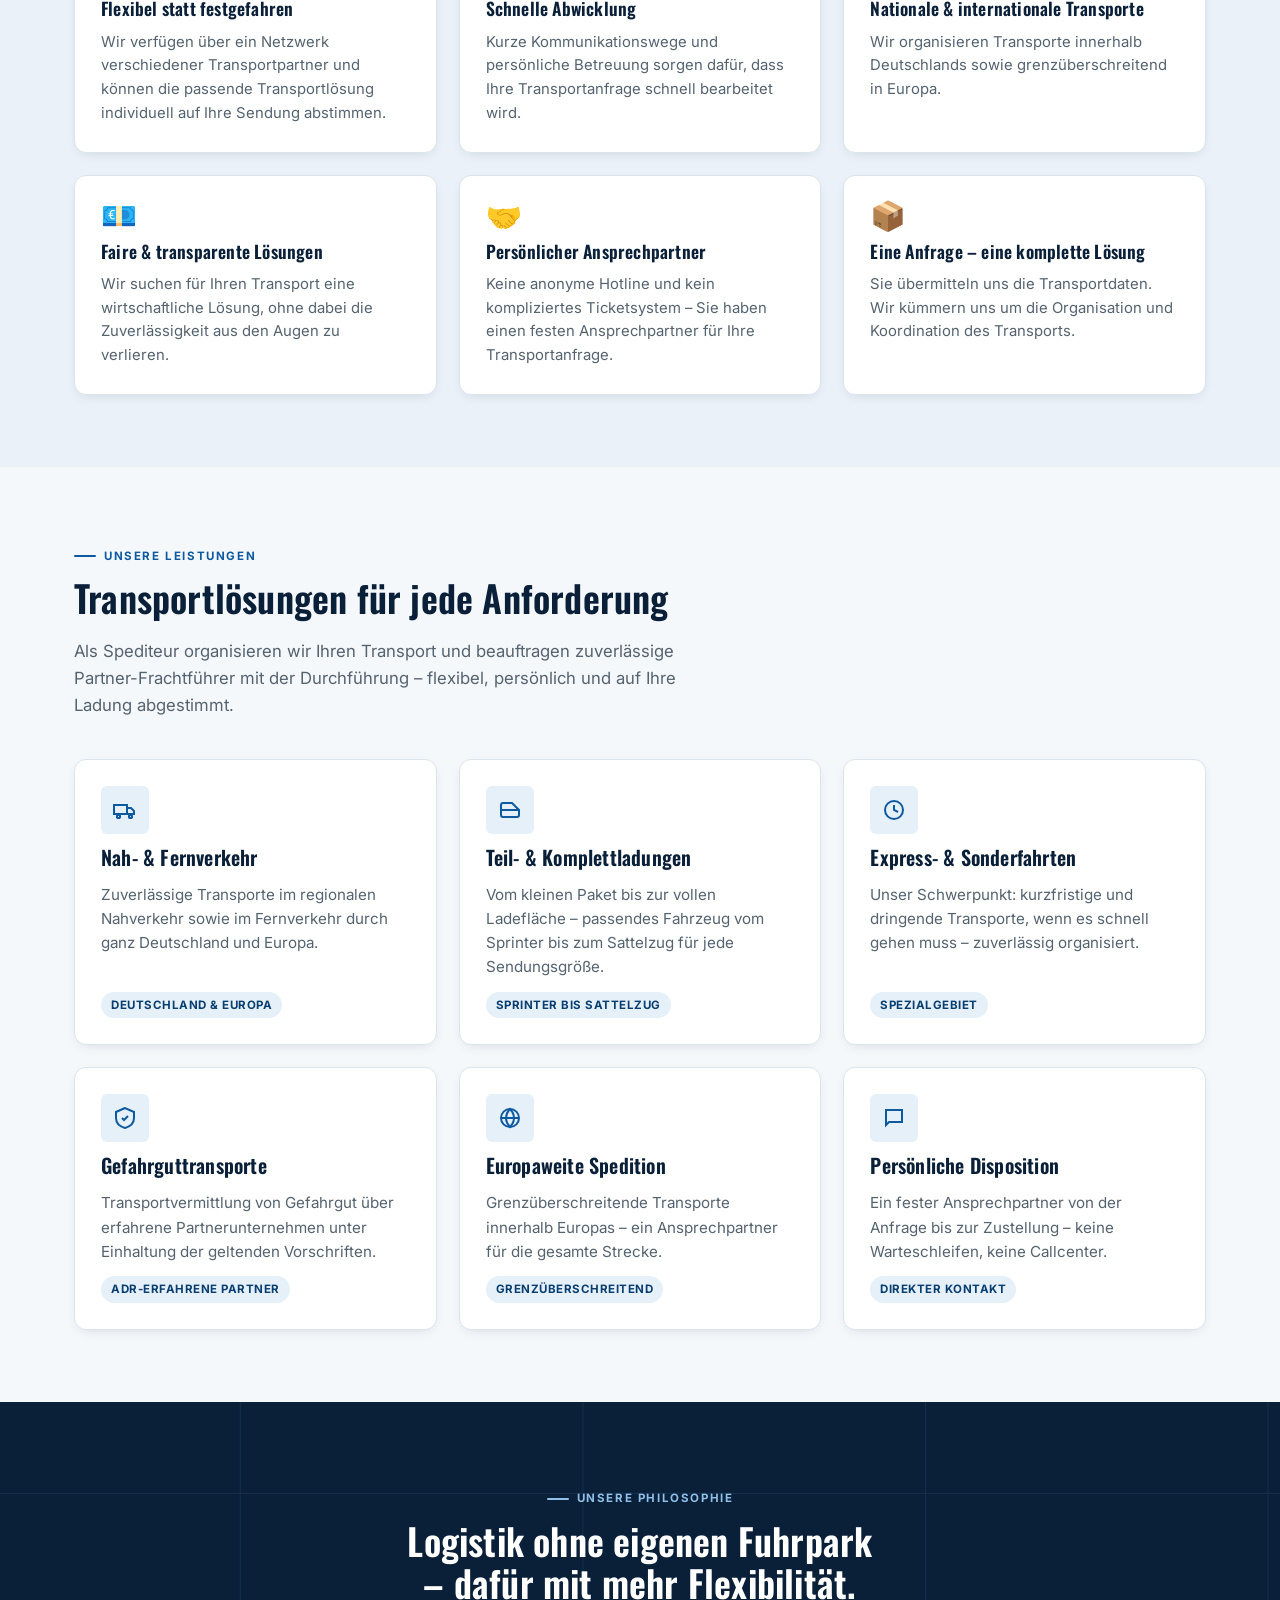
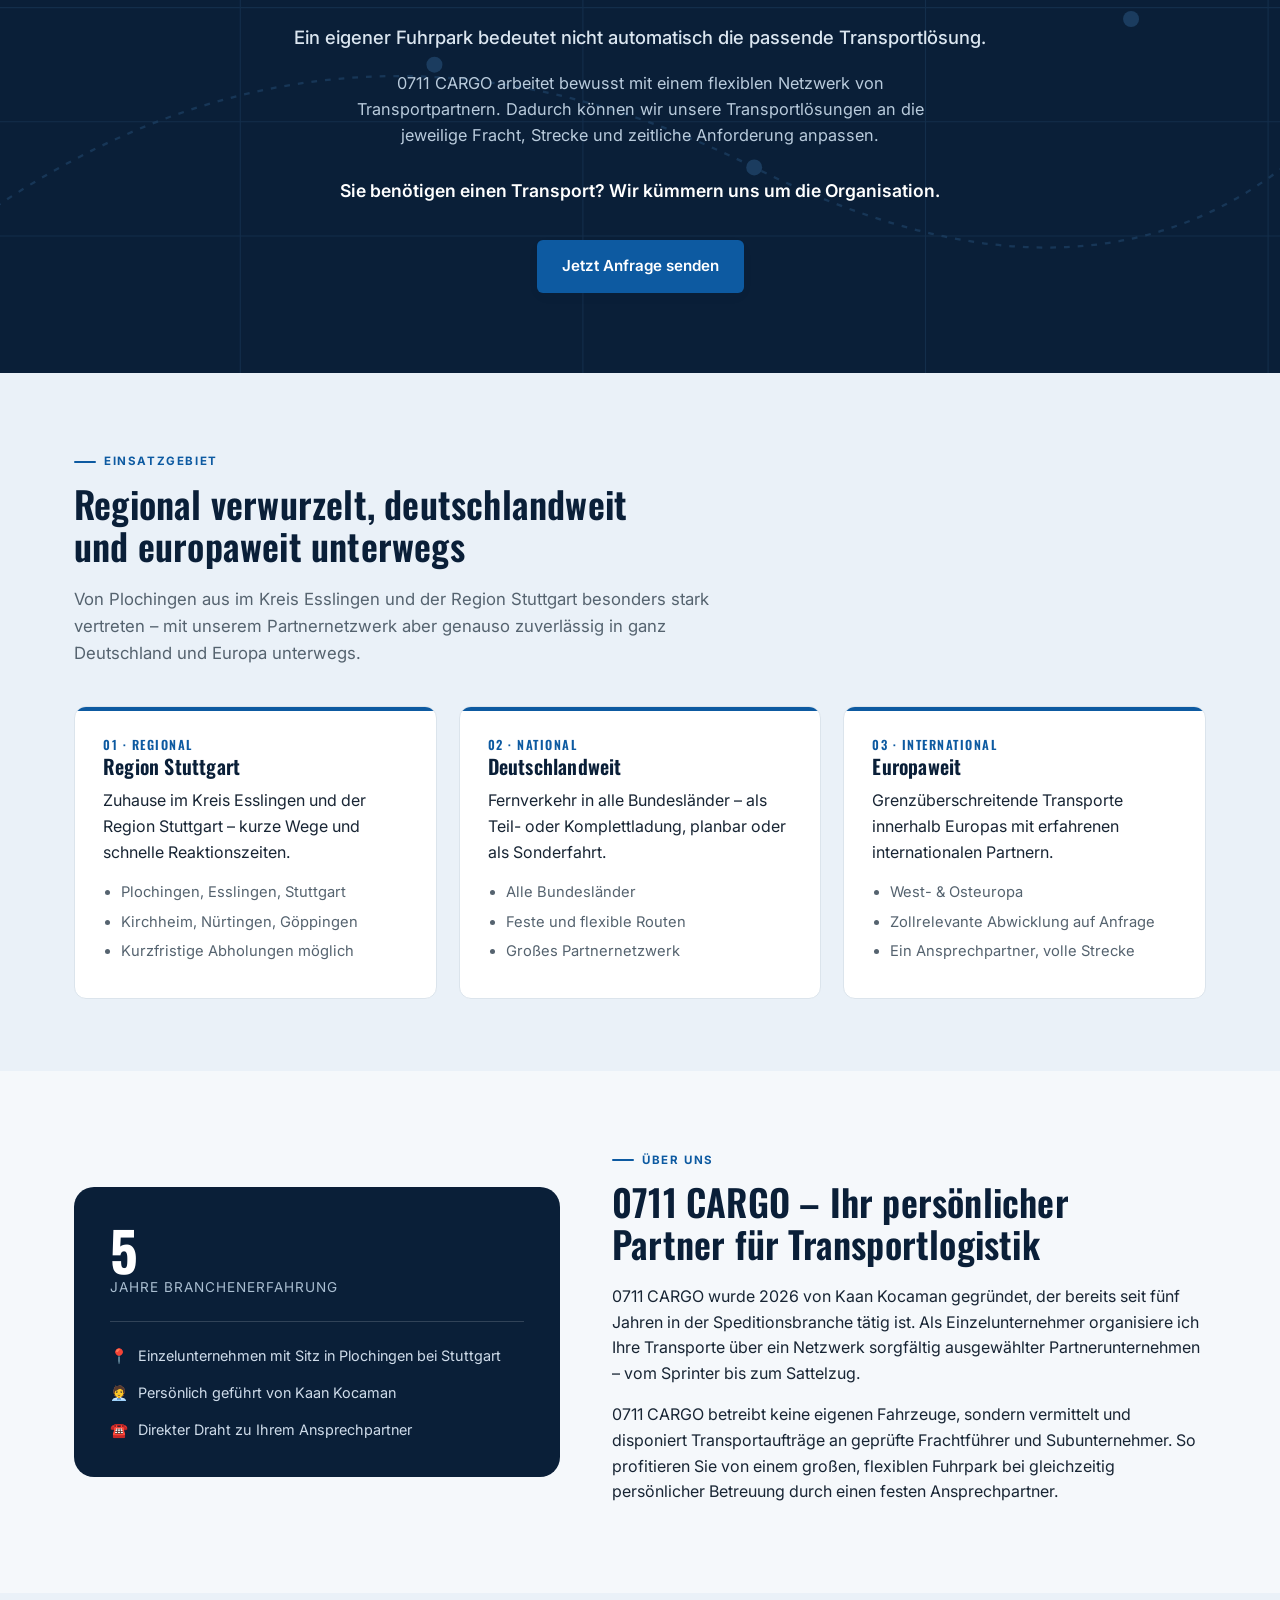
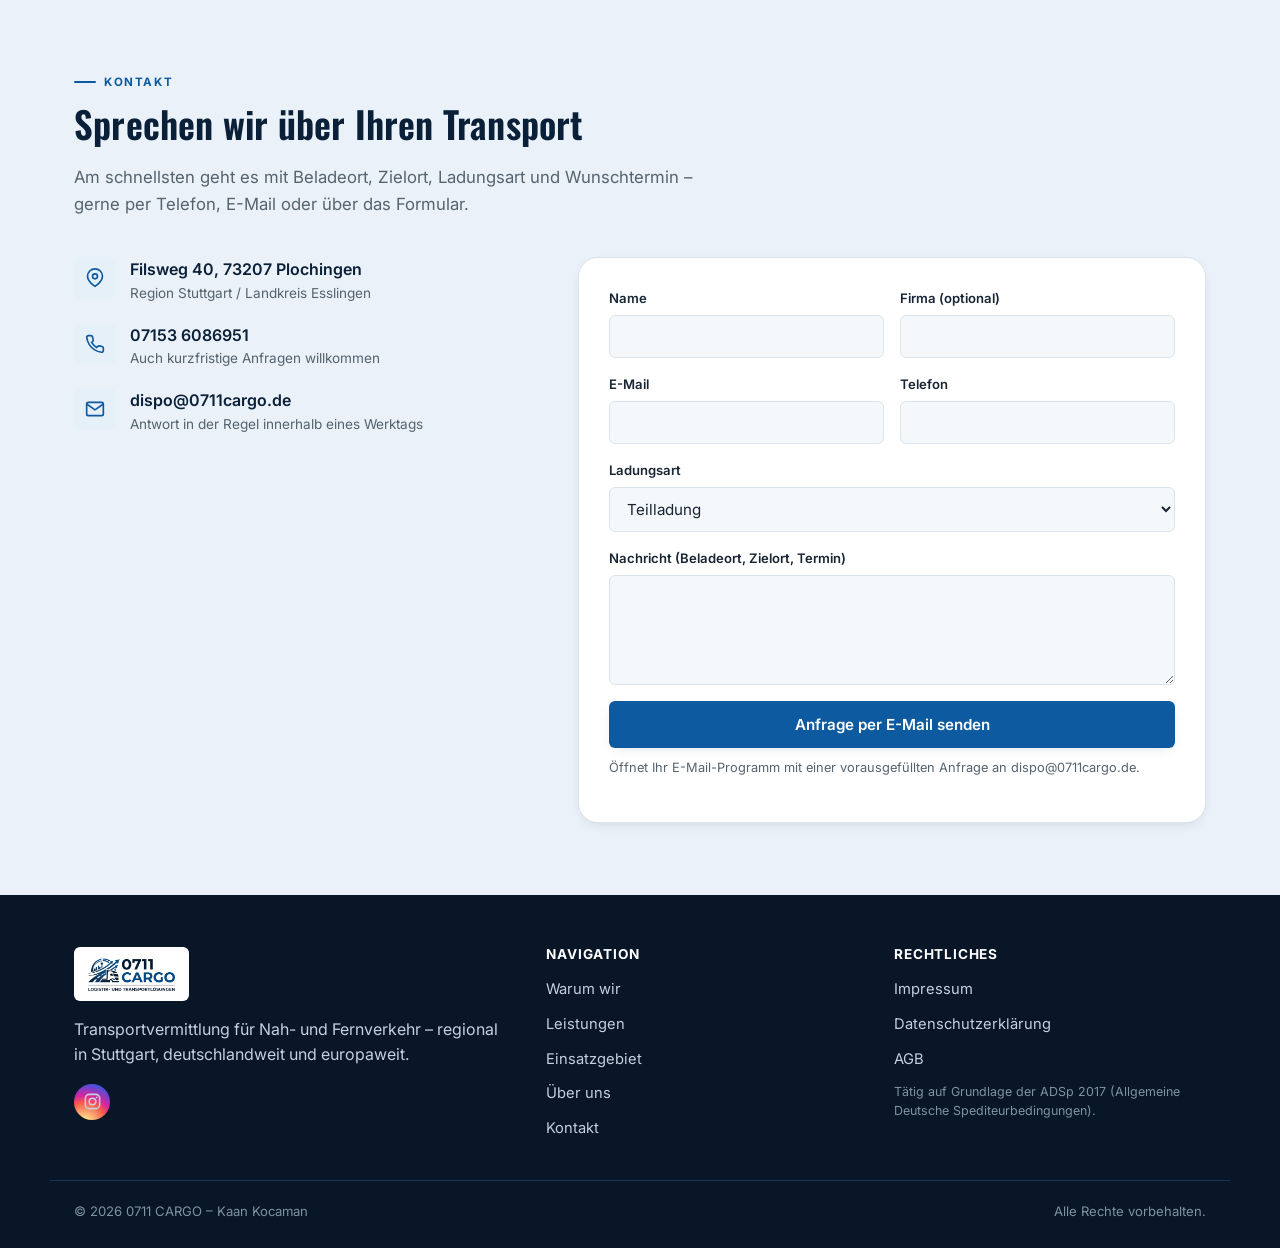
==== commit 470e6890: "Add files via upload" ====
--- a/index.html
+++ b/index.html
@@ -535,6 +535,7 @@
         <li><a href="datenschutz.html">Datenschutzerklärung</a></li>
         <li><a href="agb.html">AGB</a></li>
       </ul>
+      <p class="footer-note">Tätig auf Grundlage der ADSp 2017 (Allgemeine Deutsche Spediteurbedingungen).</p>
     </div>
   </div>
   <div class="container footer-bottom">
--- a/style.css
+++ b/style.css
@@ -386,6 +386,7 @@
 .footer-grid ul{ list-style:none; margin:0; padding:0; display:flex; flex-direction:column; gap:9px; }
 .footer-grid a{ color:var(--footer-text); text-decoration:none; font-size:.92rem; }
 .footer-grid a:hover{ color:#fff; }
+.footer-note{ font-size:.78rem; color:#7f92a3; margin-top:12px; line-height:1.5; }
 .footer-brand{
   display:inline-flex; align-items:center; margin-bottom:16px; background:#fff;
   border-radius:var(--radius-s); padding:10px 14px;
